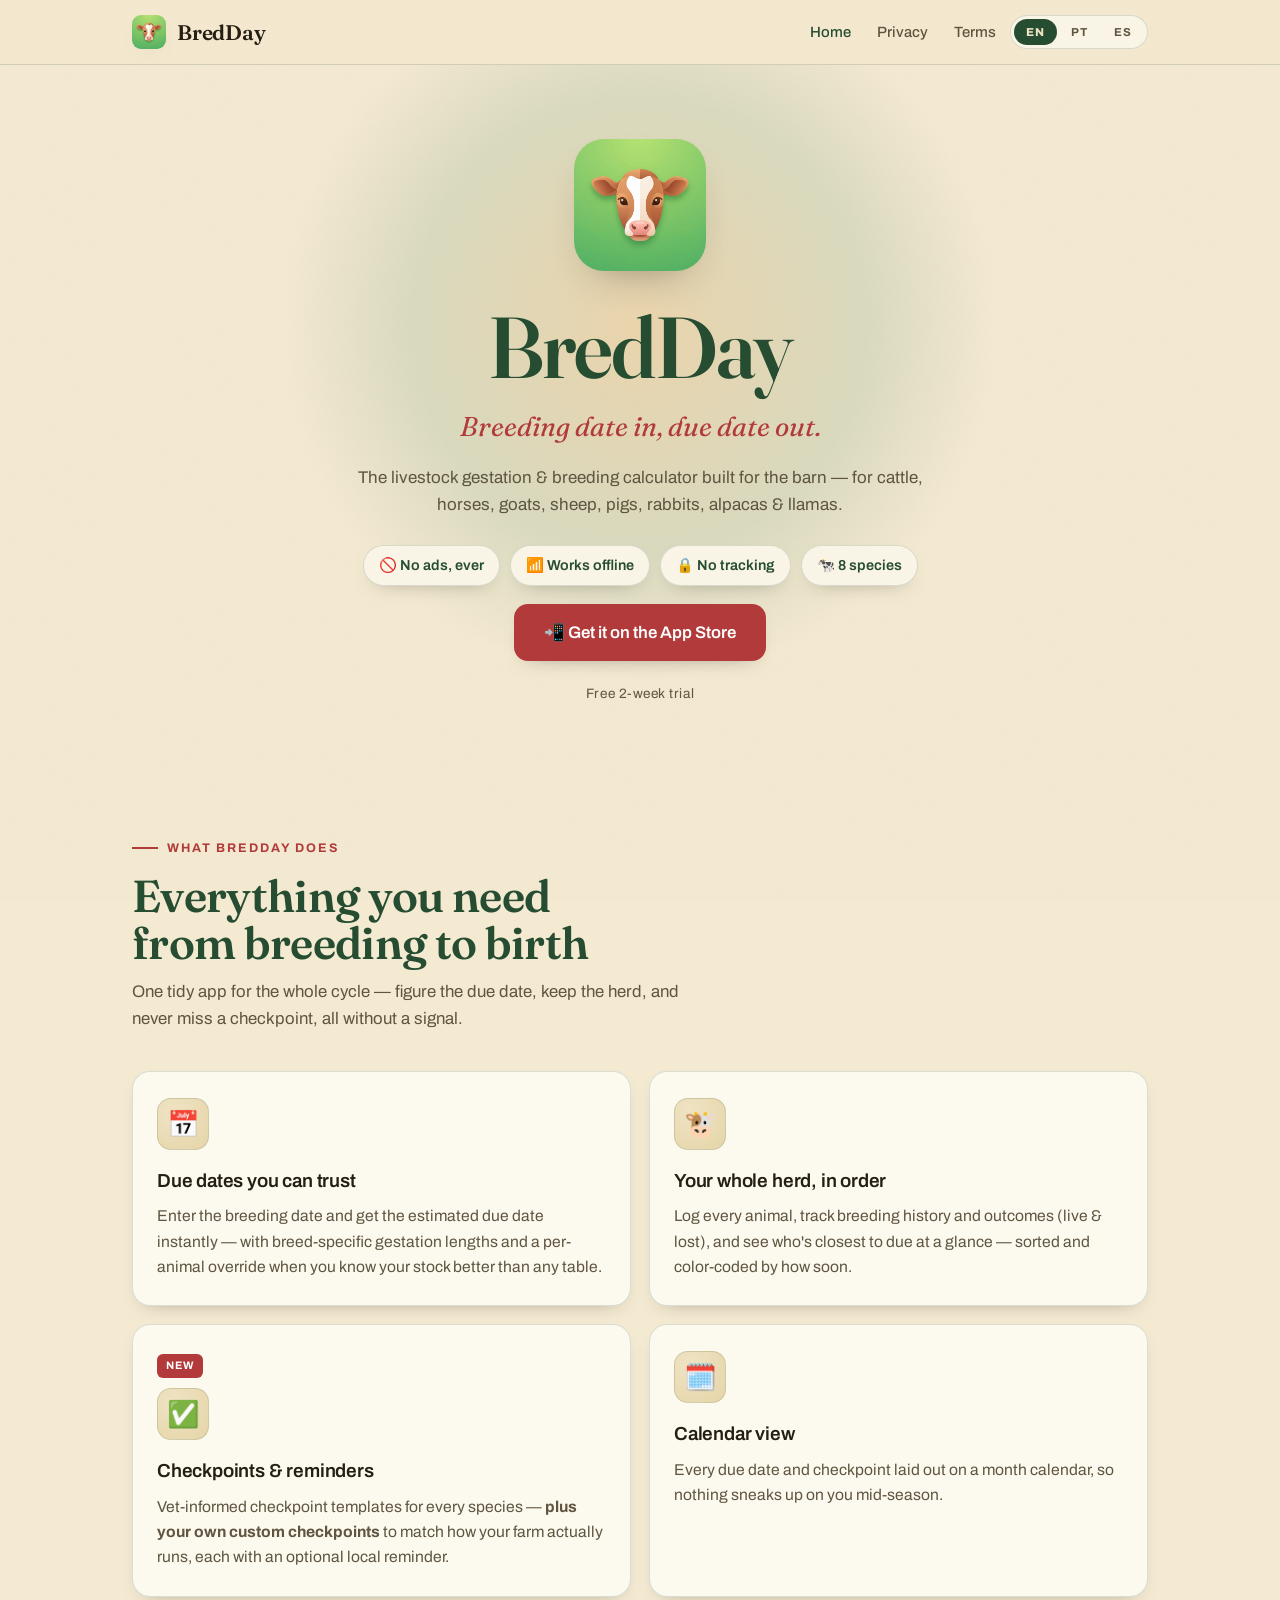
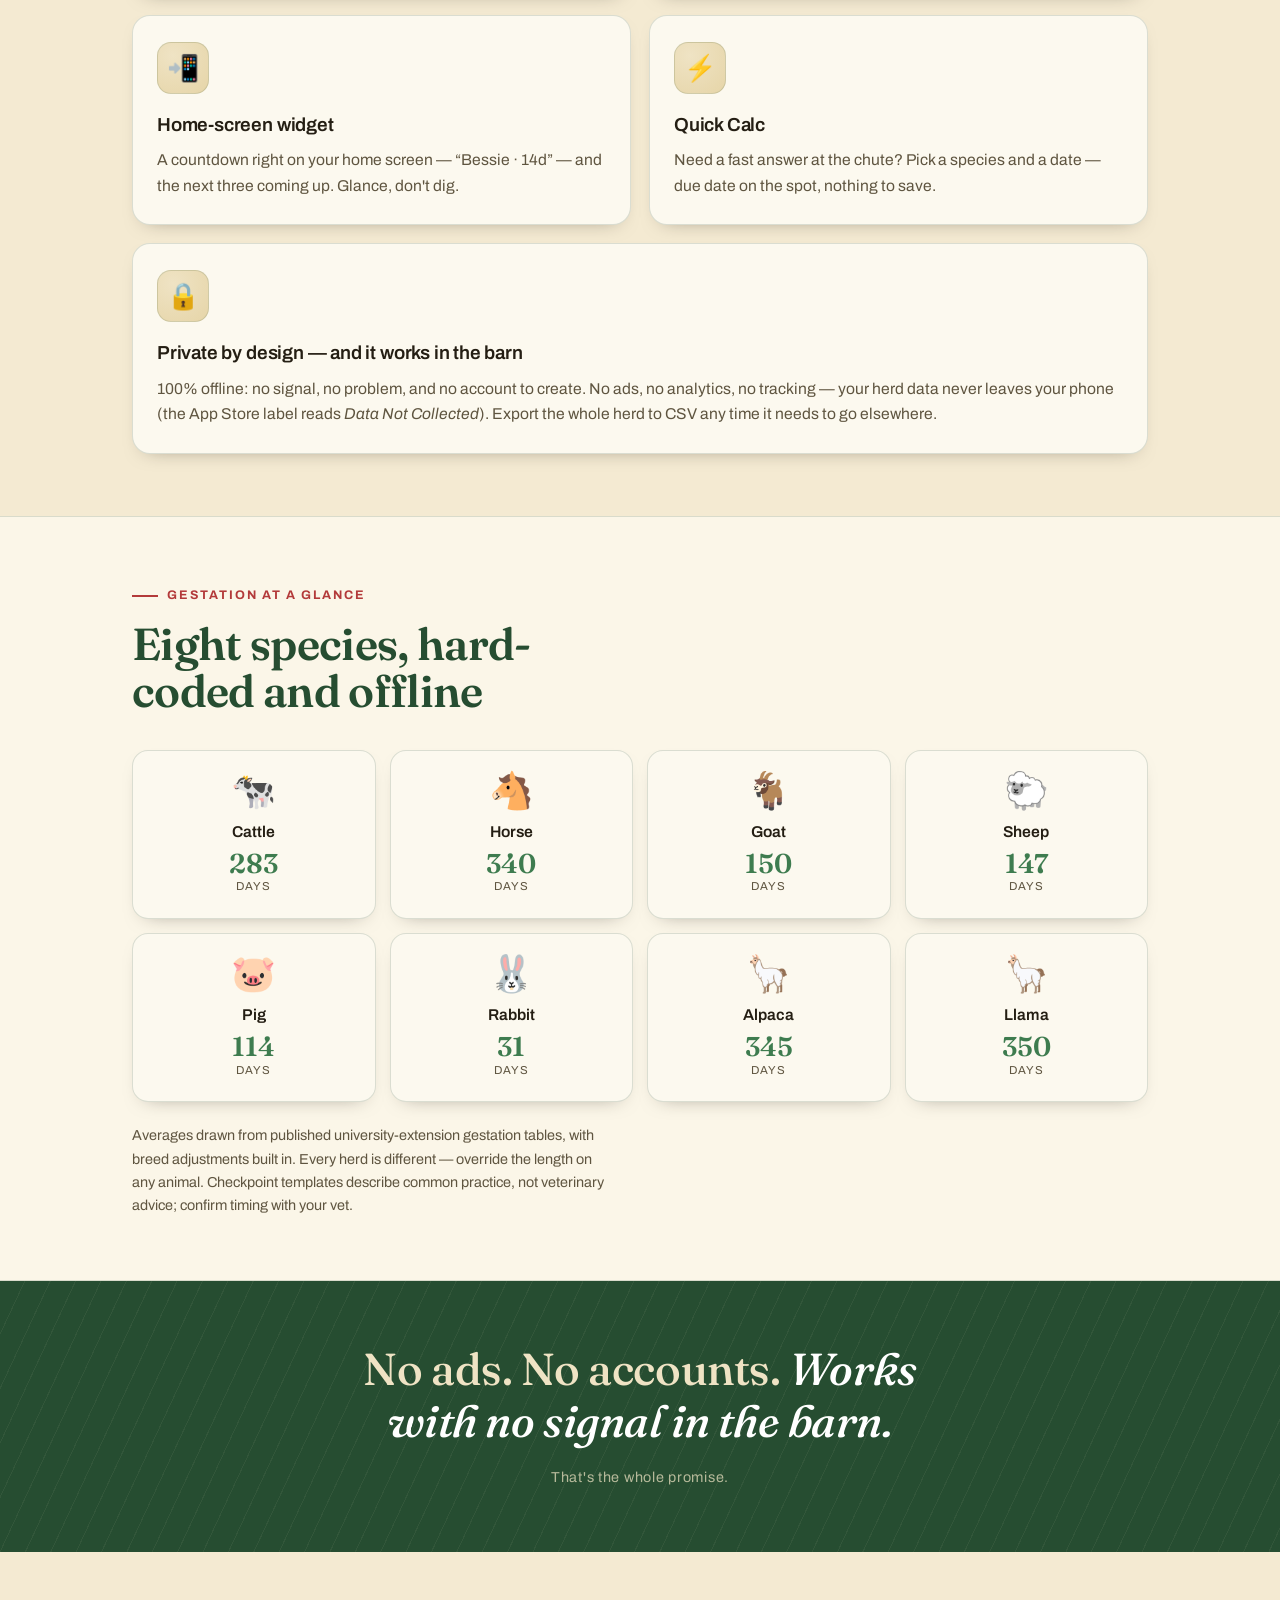
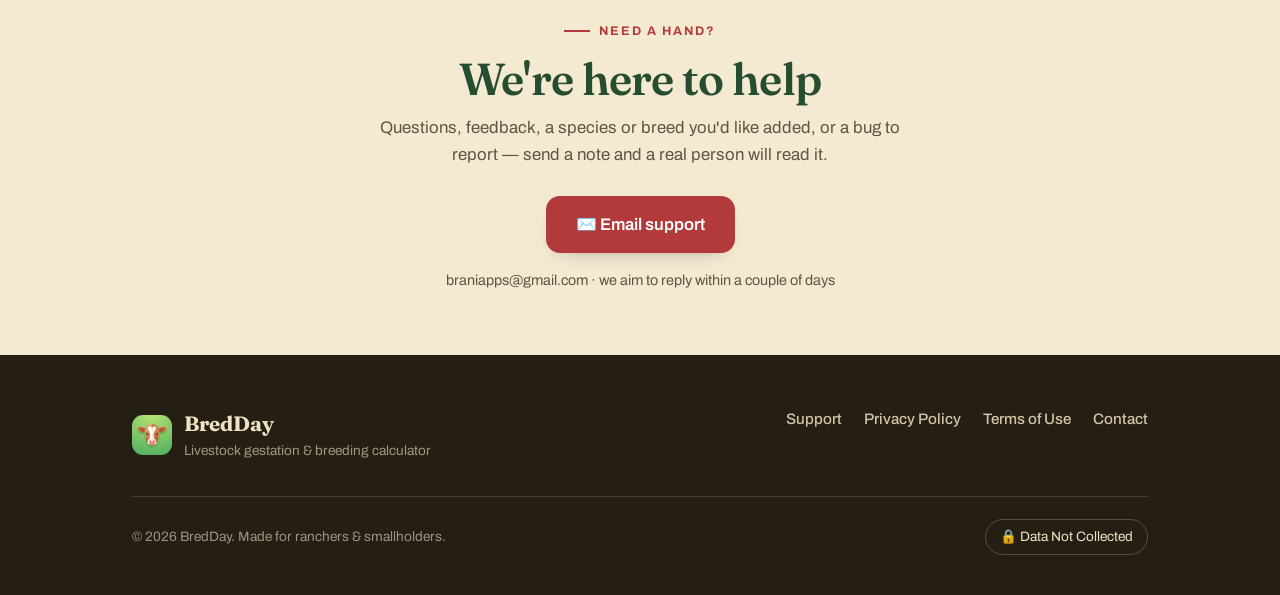
==== index.html @ a127e8a1 "Add App Store download CTA to the hero (en/pt/es); align es widget example The landing page never li" ====
<!DOCTYPE html>
<html lang="en">
<head>
<meta charset="UTF-8">
<meta name="viewport" content="width=device-width, initial-scale=1.0">
<title>BredDay — Livestock Gestation &amp; Breeding Calculator</title>
<meta name="description" content="BredDay is the offline gestation & breeding calculator for cattle, horses, goats, sheep, pigs, rabbits, alpacas & llamas. Due dates, checkpoints, reminders, and a countdown widget. No ads. No tracking. In English, Portuguese and Spanish.">
<link rel="icon" href="app-icon.png">
<link rel="preconnect" href="https://fonts.googleapis.com">
<link rel="preconnect" href="https://fonts.gstatic.com" crossorigin>
<link href="https://fonts.googleapis.com/css2?family=Fraunces:ital,opsz,wght@0,9..144,400..700;1,9..144,400..600&family=Archivo:wght@400;500;600;700&display=swap" rel="stylesheet">
<script src="site.js" defer></script>
<style>
  :root{
    --paper:#F4EAD2;
    --paper-2:#FBF6E8;
    --card:#FCF9EF;
    --ink:#241E13;
    --ink-soft:#5f5540;
    --green:#3E7C4F;
    --green-deep:#264d31;
    --barn:#B33A3A;
    --amber:#C9821B;
    --wheat:#EFE3C4;
    --hair:rgba(38,77,49,.16);
    --shadow:0 18px 40px -22px rgba(36,30,19,.45);
    --shadow-sm:0 8px 20px -14px rgba(36,30,19,.5);
    --serif:"Fraunces",Georgia,"Times New Roman",serif;
    --sans:"Archivo",-apple-system,BlinkMacSystemFont,"Segoe UI",sans-serif;
  }
  *{margin:0;padding:0;box-sizing:border-box}
  html{scroll-behavior:smooth}
  body{
    font-family:var(--sans);
    color:var(--ink);
    background:var(--paper);
    line-height:1.62;
    -webkit-font-smoothing:antialiased;
    overflow-x:hidden;
  }
  /* Paper grain overlay */
  body::before{
    content:"";position:fixed;inset:0;z-index:9999;pointer-events:none;
    opacity:.05;mix-blend-mode:multiply;
    background-image:url("data:image/svg+xml,%3Csvg xmlns='http://www.w3.org/2000/svg' width='140' height='140'%3E%3Cfilter id='n'%3E%3CfeTurbulence type='fractalNoise' baseFrequency='0.8' numOctaves='3' stitchTiles='stitch'/%3E%3C/filter%3E%3Crect width='100%25' height='100%25' filter='url(%23n)'/%3E%3C/svg%3E");
  }
  a{color:inherit}
  ::selection{background:var(--amber);color:#fff}

  .wrap{max-width:1060px;margin:0 auto;padding:0 22px}

  /* ---------- Header ---------- */
  header.site{
    position:sticky;top:0;z-index:50;
    background:rgba(244,234,210,.82);
    backdrop-filter:saturate(150%) blur(10px);
    border-bottom:1px solid var(--hair);
  }
  .nav{display:flex;align-items:center;justify-content:space-between;gap:14px;height:64px}
  .brand{display:flex;align-items:center;gap:11px;text-decoration:none;font-weight:600}
  .brand img{width:34px;height:34px;border-radius:9px;box-shadow:var(--shadow-sm)}
  .brand b{font-family:var(--serif);font-size:1.32rem;font-weight:600;letter-spacing:-.01em}
  .nav-links{display:flex;gap:26px;font-size:.93rem;font-weight:500;margin-left:auto}
  .nav-links a{text-decoration:none;color:var(--ink-soft);transition:color .2s}
  .nav-links a:hover,.nav-links a.active{color:var(--green-deep)}
  @media(max-width:640px){.nav-links{display:none}}

  /* ---------- Language switch ----------
     .langtabs is the role="tablist"; site.js maintains aria-selected,
     aria-controls and tabindex on the buttons. Hidden without JS: all three
     languages already render stacked then, so a switch that cannot switch
     anything would only be a trap. */
  .langtabs{display:inline-flex;gap:2px;padding:3px;border-radius:999px;background:var(--paper-2);border:1px solid var(--hair);flex:none}
  .langtabs [role="tab"]{appearance:none;-webkit-appearance:none;border:0;background:transparent;cursor:pointer;padding:7px 12px;border-radius:999px;font-family:var(--sans);font-size:.72rem;font-weight:700;letter-spacing:.08em;color:var(--ink-soft);transition:color .2s,background-color .2s}
  .langtabs [role="tab"]:hover{color:var(--green-deep);background:var(--wheat)}
  .langtabs [role="tab"][aria-selected="true"]{background:var(--green-deep);color:var(--wheat);font-weight:800}
  .langtabs [role="tab"]:focus-visible{outline:2px solid var(--green);outline-offset:2px}
  html:not([data-js="on"]) .langtabs{display:none}

  /* Languages are hidden ONLY when site.js has announced itself by setting
     data-js on <html>. If the script never runs or throws, this selector
     stops matching and all three languages render stacked — readable,
     anchor-navigable, and complete. Never hide [data-lang] outside an
     html[data-js="on"] scope. */
  html[data-js="on"] [data-lang]{display:none}
  html[data-js="on"] [data-lang][data-lang-active]{display:block}
  html:not([data-js="on"]) [data-lang] + [data-lang]{border-top:2px solid var(--hair)}

  /* ---------- Hero ---------- */
  .hero{position:relative;text-align:center;padding:74px 0 64px;overflow:hidden}
  .hero::before{ /* sun/pasture glow */
    content:"";position:absolute;top:-120px;left:50%;transform:translateX(-50%);
    width:760px;height:760px;border-radius:50%;
    background:radial-gradient(circle,rgba(201,130,27,.20),rgba(62,124,79,.14) 42%,transparent 66%);
    z-index:0;
  }
  .hero > *{position:relative;z-index:1}
  .hero-icon{
    width:132px;height:132px;border-radius:30px;box-shadow:var(--shadow);
    margin-bottom:26px;animation:pop .7s cubic-bezier(.2,.8,.25,1) both;
  }
  .hero h1{
    font-family:var(--serif);font-weight:600;letter-spacing:-.02em;line-height:.98;
    font-size:clamp(3rem,9vw,5.4rem);color:var(--green-deep);
    animation:rise .7s ease .05s both;
  }
  .hero .lede{
    font-family:var(--serif);font-style:italic;font-weight:400;
    font-size:clamp(1.25rem,3.2vw,1.7rem);color:var(--barn);margin-top:14px;
    animation:rise .7s ease .12s both;
  }
  .hero .sub{
    max-width:620px;margin:16px auto 0;color:var(--ink-soft);font-size:1.06rem;
    animation:rise .7s ease .18s both;
  }
  .chips{display:flex;flex-wrap:wrap;gap:10px;justify-content:center;margin-top:26px;animation:rise .7s ease .24s both}
  .chip{
    display:inline-flex;align-items:center;gap:7px;
    background:var(--paper-2);border:1px solid var(--hair);
    padding:8px 15px;border-radius:999px;font-size:.9rem;font-weight:600;color:var(--green-deep);
    box-shadow:var(--shadow-sm);
  }
  .platform{margin-top:22px;font-size:.85rem;letter-spacing:.04em;color:var(--ink-soft);animation:rise .7s ease .3s both}
  .platform b{color:var(--ink)}
  .store-cta{margin-top:18px;animation:rise .7s ease .34s both}

  /* ---------- Section scaffolding ---------- */
  section.blk{padding:62px 0}
  .eyebrow{
    display:inline-flex;align-items:center;gap:9px;
    font-size:.78rem;font-weight:700;letter-spacing:.16em;text-transform:uppercase;
    color:var(--barn);margin-bottom:14px;
  }
  .eyebrow::before{content:"";width:26px;height:2px;background:var(--barn);display:inline-block}
  .sec-title{font-family:var(--serif);font-weight:600;letter-spacing:-.015em;line-height:1.05;
    font-size:clamp(1.9rem,4.4vw,2.8rem);color:var(--green-deep);max-width:16ch}
  .sec-intro{color:var(--ink-soft);max-width:56ch;margin-top:12px;font-size:1.05rem}

  /* ---------- Features ---------- */
  .grid{display:grid;grid-template-columns:repeat(2,1fr);gap:18px;margin-top:38px}
  @media(max-width:720px){.grid{grid-template-columns:1fr}}
  .feature{
    background:var(--card);border:1px solid var(--hair);border-radius:18px;
    padding:26px 24px;box-shadow:var(--shadow-sm);
    transition:transform .25s cubic-bezier(.2,.8,.25,1),box-shadow .25s,border-color .25s;
  }
  .feature:hover{transform:translateY(-4px);box-shadow:var(--shadow);border-color:rgba(62,124,79,.4)}
  .feature.wide{grid-column:1/-1}
  .badge{
    width:52px;height:52px;border-radius:14px;display:grid;place-items:center;font-size:26px;
    background:radial-gradient(circle at 30% 25%,var(--wheat),#e6d5a8);
    border:1px solid rgba(38,77,49,.14);margin-bottom:16px;
  }
  .feature h3{font-size:1.18rem;font-weight:600;letter-spacing:-.01em;margin-bottom:7px}
  .feature p{color:var(--ink-soft);font-size:.98rem}
  .feature .tag{
    display:inline-block;margin-bottom:10px;font-size:.68rem;font-weight:700;letter-spacing:.09em;
    text-transform:uppercase;color:#fff;background:var(--barn);padding:3px 9px;border-radius:6px;
  }

  /* ---------- Species almanac ---------- */
  .almanac{background:var(--paper-2);border-top:1px solid var(--hair);border-bottom:1px solid var(--hair)}
  .species{
    display:grid;grid-template-columns:repeat(4,1fr);gap:14px;margin-top:36px;
  }
  @media(max-width:720px){.species{grid-template-columns:repeat(2,1fr)}}
  .beast{
    text-align:center;background:var(--card);border:1px solid var(--hair);border-radius:16px;
    padding:22px 10px;box-shadow:var(--shadow-sm);position:relative;
  }
  .beast .em{font-size:36px;line-height:1;display:block}
  .beast .nm{font-weight:600;margin-top:10px;font-size:.98rem}
  .beast .dy{font-family:var(--serif);font-weight:600;font-size:1.7rem;color:var(--green);margin-top:6px;line-height:1}
  .beast .un{font-size:.72rem;letter-spacing:.08em;text-transform:uppercase;color:var(--ink-soft)}
  .almanac .note{margin-top:22px;font-size:.9rem;color:var(--ink-soft);max-width:60ch}

  /* ---------- Identity band ---------- */
  .band{
    background:var(--green-deep);color:var(--wheat);text-align:center;position:relative;overflow:hidden;
  }
  .band::after{ /* faint field rows */
    content:"";position:absolute;inset:0;opacity:.10;
    background:repeating-linear-gradient(115deg,transparent 0 22px,rgba(239,227,196,.6) 22px 23px);
  }
  .band .q{position:relative;font-family:var(--serif);font-weight:500;letter-spacing:-.01em;
    font-size:clamp(1.7rem,4.5vw,2.8rem);line-height:1.18;max-width:20ch;margin:0 auto}
  .band .q em{font-style:italic;color:#fff}
  .band small{position:relative;display:block;margin-top:18px;color:rgba(239,227,196,.72);
    font-size:.9rem;letter-spacing:.05em}

  /* ---------- Support ---------- */
  .support{text-align:center}
  .support .sec-title,.support .sec-intro{margin-left:auto;margin-right:auto}
  .support .sec-intro{margin-bottom:28px}
  .cta{
    display:inline-flex;align-items:center;gap:10px;
    background:var(--barn);color:#fff;text-decoration:none;font-weight:600;font-size:1.05rem;
    padding:15px 30px;border-radius:14px;box-shadow:var(--shadow-sm);
    transition:transform .2s,box-shadow .2s,filter .2s;
  }
  .cta:hover{transform:translateY(-3px);box-shadow:var(--shadow);filter:saturate(1.1)}
  .support .respond{margin-top:16px;font-size:.9rem;color:var(--ink-soft)}

  /* ---------- Footer ---------- */
  footer{background:var(--ink);color:var(--wheat);padding:52px 0 40px}
  .foot-top{display:flex;flex-wrap:wrap;gap:26px;justify-content:space-between;align-items:flex-start}
  .foot-brand{display:flex;align-items:center;gap:12px}
  .foot-brand img{width:40px;height:40px;border-radius:11px}
  .foot-brand b{font-family:var(--serif);font-size:1.3rem}
  .foot-brand span{display:block;font-size:.85rem;color:rgba(239,227,196,.62)}
  .foot-links{display:flex;flex-wrap:wrap;gap:22px;font-size:.95rem;font-weight:500}
  .foot-links a{color:var(--wheat);text-decoration:none;opacity:.85;transition:opacity .2s}
  .foot-links a:hover{opacity:1;text-decoration:underline}
  .foot-bottom{
    margin-top:34px;padding-top:22px;border-top:1px solid rgba(239,227,196,.16);
    display:flex;flex-wrap:wrap;gap:14px;justify-content:space-between;align-items:center;
    font-size:.85rem;color:rgba(239,227,196,.6)
  }
  .privacy-badge{display:inline-flex;align-items:center;gap:8px;
    border:1px solid rgba(239,227,196,.25);border-radius:999px;padding:6px 14px;color:var(--wheat)}

  @keyframes rise{from{opacity:0;transform:translateY(18px)}to{opacity:1;transform:none}}
  @keyframes pop{from{opacity:0;transform:scale(.82)}to{opacity:1;transform:none}}
  @media(prefers-reduced-motion:reduce){
    *{animation:none!important;transition:none!important}
    html{scroll-behavior:auto}
  }
</style>
</head>
<body>

<!-- Chrome: outside every [data-lang] section; site.js swaps its text via the
     data-i18n-* attributes. Tab labels stay untranslated (endonym initials). -->
<header class="site">
  <div class="wrap nav">
    <a class="brand" href="index.html"><img src="app-icon.png" alt="BredDay icon"><b>BredDay</b></a>
    <nav class="nav-links" aria-label="Main" data-i18n-aria-en="Main" data-i18n-aria-pt="Principal" data-i18n-aria-es="Principal">
      <a href="index.html" class="active" aria-current="page" data-i18n-en="Home" data-i18n-pt="Início" data-i18n-es="Inicio">Home</a>
      <a href="privacy.html" data-i18n-en="Privacy" data-i18n-pt="Privacidade" data-i18n-es="Privacidad">Privacy</a>
      <a href="terms.html" data-i18n-en="Terms" data-i18n-pt="Termos" data-i18n-es="Términos">Terms</a>
    </nav>
    <div class="langtabs" role="tablist" aria-label="Language" data-i18n-aria-en="Language" data-i18n-aria-pt="Idioma" data-i18n-aria-es="Idioma">
      <button type="button" role="tab" data-lang-target="en" aria-label="English">EN</button>
      <button type="button" role="tab" data-lang-target="pt" aria-label="Português">PT</button>
      <button type="button" role="tab" data-lang-target="es" aria-label="Español">ES</button>
    </div>
  </div>
</header>

<main>

  <!-- ============================================================ ENGLISH ==
       site.js stamps role="tabpanel", id, and aria-hidden here. id="portugues"
       / id="espanol" below are the app's deep-link anchors; id="top" stays on
       the English <h1> alone. -->
  <section data-lang="en" lang="en" aria-label="English">

    <!-- HERO -->
    <section class="hero">
      <div class="wrap">
        <img src="app-icon.png" alt="BredDay app icon — a cow" class="hero-icon">
        <h1 id="top">BredDay</h1>
        <p class="lede">Breeding date in, due date out.</p>
        <p class="sub">The livestock gestation &amp; breeding calculator built for the barn — for cattle, horses, goats, sheep, pigs, rabbits, alpacas &amp; llamas.</p>
        <div class="chips">
          <span class="chip">🚫 No ads, ever</span>
          <span class="chip">📶 Works offline</span>
          <span class="chip">🔒 No tracking</span>
          <span class="chip">🐄 8 species</span>
        </div>
        <p class="store-cta"><a class="cta" href="https://apps.apple.com/app/id6793699937">📲 Get it on the App Store</a></p>
        <p class="platform">Free 2-week trial</p>
      </div>
    </section>

    <!-- FEATURES -->
    <section class="blk">
      <div class="wrap">
        <span class="eyebrow">What BredDay does</span>
        <h2 class="sec-title">Everything you need from breeding to birth</h2>
        <p class="sec-intro">One tidy app for the whole cycle — figure the due date, keep the herd, and never miss a checkpoint, all without a signal.</p>

        <div class="grid">
          <article class="feature">
            <div class="badge">📅</div>
            <h3>Due dates you can trust</h3>
            <p>Enter the breeding date and get the estimated due date instantly — with breed-specific gestation lengths and a per-animal override when you know your stock better than any table.</p>
          </article>

          <article class="feature">
            <div class="badge">🐮</div>
            <h3>Your whole herd, in order</h3>
            <p>Log every animal, track breeding history and outcomes (live &amp; lost), and see who's closest to due at a glance — sorted and color-coded by how soon.</p>
          </article>

          <article class="feature">
            <span class="tag">New</span>
            <div class="badge">✅</div>
            <h3>Checkpoints &amp; reminders</h3>
            <p>Vet-informed checkpoint templates for every species — <strong>plus your own custom checkpoints</strong> to match how your farm actually runs, each with an optional local reminder.</p>
          </article>

          <article class="feature">
            <div class="badge">🗓️</div>
            <h3>Calendar view</h3>
            <p>Every due date and checkpoint laid out on a month calendar, so nothing sneaks up on you mid-season.</p>
          </article>

          <article class="feature">
            <div class="badge">📲</div>
            <h3>Home-screen widget</h3>
            <p>A countdown right on your home screen — “Bessie · 14d” — and the next three coming up. Glance, don't dig.</p>
          </article>

          <article class="feature">
            <div class="badge">⚡</div>
            <h3>Quick Calc</h3>
            <p>Need a fast answer at the chute? Pick a species and a date — due date on the spot, nothing to save.</p>
          </article>

          <article class="feature wide">
            <div class="badge">🔒</div>
            <h3>Private by design — and it works in the barn</h3>
            <p>100% offline: no signal, no problem, and no account to create. No ads, no analytics, no tracking — your herd data never leaves your phone (the App Store label reads <em>Data Not Collected</em>). Export the whole herd to CSV any time it needs to go elsewhere.</p>
          </article>
        </div>
      </div>
    </section>

    <!-- GESTATION ALMANAC -->
    <section class="blk almanac">
      <div class="wrap">
        <span class="eyebrow">Gestation at a glance</span>
        <h2 class="sec-title">Eight species, hard-coded and offline</h2>
        <div class="species">
          <div class="beast"><span class="em">🐄</span><div class="nm">Cattle</div><div class="dy">283</div><div class="un">days</div></div>
          <div class="beast"><span class="em">🐴</span><div class="nm">Horse</div><div class="dy">340</div><div class="un">days</div></div>
          <div class="beast"><span class="em">🐐</span><div class="nm">Goat</div><div class="dy">150</div><div class="un">days</div></div>
          <div class="beast"><span class="em">🐑</span><div class="nm">Sheep</div><div class="dy">147</div><div class="un">days</div></div>
          <div class="beast"><span class="em">🐷</span><div class="nm">Pig</div><div class="dy">114</div><div class="un">days</div></div>
          <div class="beast"><span class="em">🐰</span><div class="nm">Rabbit</div><div class="dy">31</div><div class="un">days</div></div>
          <div class="beast"><span class="em">🦙</span><div class="nm">Alpaca</div><div class="dy">345</div><div class="un">days</div></div>
          <div class="beast"><span class="em">🦙</span><div class="nm">Llama</div><div class="dy">350</div><div class="un">days</div></div>
        </div>
        <p class="note">Averages drawn from published university-extension gestation tables, with breed adjustments built in. Every herd is different — override the length on any animal. Checkpoint templates describe common practice, not veterinary advice; confirm timing with your vet.</p>
      </div>
    </section>

    <!-- IDENTITY BAND -->
    <section class="blk band">
      <div class="wrap">
        <p class="q">No ads. No accounts. <em>Works with no signal in the barn.</em></p>
        <small>That's the whole promise.</small>
      </div>
    </section>

    <!-- SUPPORT -->
    <section class="blk support">
      <div class="wrap">
        <span class="eyebrow" style="justify-content:center">Need a hand?</span>
        <h2 class="sec-title">We're here to help</h2>
        <p class="sec-intro">Questions, feedback, a species or breed you'd like added, or a bug to report — send a note and a real person will read it.</p>
        <a class="cta" href="mailto:braniapps@gmail.com">✉️ Email support</a>
        <p class="respond">braniapps@gmail.com · we aim to reply within a couple of days</p>
      </div>
    </section>

    <footer>
      <div class="wrap">
        <div class="foot-top">
          <div class="foot-brand">
            <img src="app-icon.png" alt="BredDay icon">
            <div>
              <b>BredDay</b>
              <span>Livestock gestation &amp; breeding calculator</span>
            </div>
          </div>
          <nav class="foot-links">
            <a href="index.html">Support</a>
            <a href="privacy.html">Privacy Policy</a>
            <a href="terms.html">Terms of Use</a>
            <a href="mailto:braniapps@gmail.com">Contact</a>
          </nav>
        </div>
        <div class="foot-bottom">
          <span>© 2026 BredDay. Made for ranchers &amp; smallholders.</span>
          <span class="privacy-badge">🔒 Data Not Collected</span>
        </div>
      </div>
    </footer>

  </section>

  <!-- ======================================================== PORTUGUÊS ==
       Clone estrutural do bloco em inglês — só o texto e
       data-lang / id / lang / aria-label mudam. -->
  <section data-lang="pt" id="portugues" lang="pt-BR" aria-label="Português">

    <!-- HERO -->
    <section class="hero">
      <div class="wrap">
        <img src="app-icon.png" alt="Ícone do BredDay — uma vaca" class="hero-icon">
        <h1>BredDay</h1>
        <p class="lede">Data da cobertura entra, previsão de parto sai.</p>
        <p class="sub">A calculadora de gestação e manejo reprodutivo feita para o campo — bovinos, equinos, caprinos, ovinos, suínos, coelhos, alpacas e lhamas.</p>
        <div class="chips">
          <span class="chip">🚫 Sem anúncios, nunca</span>
          <span class="chip">📶 Funciona offline</span>
          <span class="chip">🔒 Sem rastreamento</span>
          <span class="chip">🐄 8 espécies</span>
        </div>
        <p class="store-cta"><a class="cta" href="https://apps.apple.com/app/id6793699937">📲 Baixar na App Store</a></p>
        <p class="platform">Teste grátis de 2 semanas</p>
      </div>
    </section>

    <!-- RECURSOS -->
    <section class="blk">
      <div class="wrap">
        <span class="eyebrow">O que o BredDay faz</span>
        <h2 class="sec-title">Tudo o que você precisa, da cobertura ao parto</h2>
        <p class="sec-intro">Um único app organizado para o ciclo inteiro — calcule a previsão de parto, mantenha o rebanho em dia e não perca nenhuma etapa de manejo, tudo sem sinal.</p>

        <div class="grid">
          <article class="feature">
            <div class="badge">📅</div>
            <h3>Previsões de parto confiáveis</h3>
            <p>Informe a data da cobertura e veja na hora a previsão de parto — com durações de gestação por raça e valor próprio por animal, para quando você conhece o seu plantel melhor do que qualquer tabela.</p>
          </article>

          <article class="feature">
            <div class="badge">🐮</div>
            <h3>Seu rebanho inteiro, em ordem</h3>
            <p>Cadastre cada animal, acompanhe o histórico de coberturas e os resultados (nascidos vivos e perdas) e veja num relance quem está mais perto de parir — em ordem e com cores por proximidade.</p>
          </article>

          <article class="feature">
            <span class="tag">Novo</span>
            <div class="badge">✅</div>
            <h3>Etapas de manejo e lembretes</h3>
            <p>Modelos de etapas de manejo baseados em prática veterinária para cada espécie — <strong>e mais as etapas que você mesmo criar</strong>, do jeito que a sua fazenda funciona, cada uma com lembrete local opcional.</p>
          </article>

          <article class="feature">
            <div class="badge">🗓️</div>
            <h3>Visão de calendário</h3>
            <p>Todos os partos previstos e as etapas de manejo num calendário mensal, para nada pegar você de surpresa no meio da estação.</p>
          </article>

          <article class="feature">
            <div class="badge">📲</div>
            <h3>Widget na tela de início</h3>
            <p>A contagem regressiva direto na tela de início — “Mimosa · 14d” — e as três próximas na fila. Um relance basta.</p>
          </article>

          <article class="feature">
            <div class="badge">⚡</div>
            <h3>Cálculo rápido</h3>
            <p>Precisa de resposta rápida no tronco de contenção? Escolha a espécie e a data — previsão de parto na hora, nada para salvar.</p>
          </article>

          <article class="feature wide">
            <div class="badge">🔒</div>
            <h3>Privado por natureza — e funciona no curral</h3>
            <p>100% offline: sem sinal, sem problema — e sem conta para criar. Sem anúncios, sem análises, sem rastreamento: os dados do seu rebanho nunca saem do seu celular (o selo na App Store diz <em>Dados não coletados</em>). Exporte o rebanho inteiro em CSV sempre que ele precisar ir para outro lugar.</p>
          </article>
        </div>
      </div>
    </section>

    <!-- ALMANAQUE DE GESTAÇÃO -->
    <section class="blk almanac">
      <div class="wrap">
        <span class="eyebrow">Gestação num relance</span>
        <h2 class="sec-title">Oito espécies, com dados integrados e offline</h2>
        <div class="species">
          <div class="beast"><span class="em">🐄</span><div class="nm">Bovinos</div><div class="dy">283</div><div class="un">dias</div></div>
          <div class="beast"><span class="em">🐴</span><div class="nm">Equinos</div><div class="dy">340</div><div class="un">dias</div></div>
          <div class="beast"><span class="em">🐐</span><div class="nm">Caprinos</div><div class="dy">150</div><div class="un">dias</div></div>
          <div class="beast"><span class="em">🐑</span><div class="nm">Ovinos</div><div class="dy">147</div><div class="un">dias</div></div>
          <div class="beast"><span class="em">🐷</span><div class="nm">Suínos</div><div class="dy">114</div><div class="un">dias</div></div>
          <div class="beast"><span class="em">🐰</span><div class="nm">Coelhos</div><div class="dy">31</div><div class="un">dias</div></div>
          <div class="beast"><span class="em">🦙</span><div class="nm">Alpacas</div><div class="dy">345</div><div class="un">dias</div></div>
          <div class="beast"><span class="em">🦙</span><div class="nm">Lhamas</div><div class="dy">350</div><div class="un">dias</div></div>
        </div>
        <p class="note">Médias extraídas de tabelas de gestação publicadas por serviços de extensão universitária, com ajustes por raça incluídos. Cada rebanho é diferente — ajuste a duração em qualquer animal. Os modelos de etapas de manejo descrevem a prática comum, não orientação veterinária; confirme os prazos com o seu veterinário.</p>
      </div>
    </section>

    <!-- FAIXA DE IDENTIDADE -->
    <section class="blk band">
      <div class="wrap">
        <p class="q">Sem anúncios. Sem contas. <em>Funciona sem sinal no curral.</em></p>
        <small>Este é nosso compromisso.</small>
      </div>
    </section>

    <!-- SUPORTE -->
    <section class="blk support">
      <div class="wrap">
        <span class="eyebrow" style="justify-content:center">Precisa de uma mão?</span>
        <h2 class="sec-title">Estamos aqui para ajudar</h2>
        <p class="sec-intro">Dúvidas, sugestões, uma espécie ou raça que você queira ver no app, ou um problema para relatar — mande uma mensagem e uma pessoa de verdade vai ler.</p>
        <a class="cta" href="mailto:braniapps@gmail.com">✉️ Entre em contato com o suporte</a>
        <p class="respond">braniapps@gmail.com · procuramos responder em poucos dias</p>
      </div>
    </section>

    <footer>
      <div class="wrap">
        <div class="foot-top">
          <div class="foot-brand">
            <img src="app-icon.png" alt="Ícone do BredDay">
            <div>
              <b>BredDay</b>
              <span>Calculadora de gestação e manejo reprodutivo</span>
            </div>
          </div>
          <nav class="foot-links">
            <a href="index.html">Suporte</a>
            <a href="privacy.html">Política de Privacidade</a>
            <a href="terms.html">Termos de Uso</a>
            <a href="mailto:braniapps@gmail.com">Contato</a>
          </nav>
        </div>
        <div class="foot-bottom">
          <span>© 2026 BredDay. Feito para pecuaristas e pequenos criadores.</span>
          <span class="privacy-badge">🔒 Dados não coletados</span>
        </div>
      </div>
    </footer>

  </section>

  <!-- ========================================================== ESPAÑOL ==
       Clon estructural del bloque en inglés — solo cambian el texto y
       data-lang / id / lang / aria-label. -->
  <section data-lang="es" id="espanol" lang="es" aria-label="Español">

    <!-- HERO -->
    <section class="hero">
      <div class="wrap">
        <img src="app-icon.png" alt="Ícono de BredDay — una vaca" class="hero-icon">
        <h1>BredDay</h1>
        <p class="lede">Anota la fecha de monta, obtén la fecha de parto.</p>
        <p class="sub">La calculadora de gestación y reproducción hecha para el corral — bovinos, equinos, caprinos, ovinos, porcinos, conejos, alpacas y llamas.</p>
        <div class="chips">
          <span class="chip">🚫 Sin anuncios, nunca</span>
          <span class="chip">📶 Funciona sin conexión</span>
          <span class="chip">🔒 Sin rastreo</span>
          <span class="chip">🐄 8 especies</span>
        </div>
        <p class="store-cta"><a class="cta" href="https://apps.apple.com/app/id6793699937">📲 Descargar en el App Store</a></p>
        <p class="platform">Prueba gratis de 2 semanas</p>
      </div>
    </section>

    <!-- FUNCIONES -->
    <section class="blk">
      <div class="wrap">
        <span class="eyebrow">Qué hace BredDay</span>
        <h2 class="sec-title">Todo lo que necesitas, de la monta al parto</h2>
        <p class="sec-intro">Una sola app ordenada para todo el ciclo: calcula la fecha probable de parto, lleva el hato al día y no se te pasa ninguna revisión, todo sin señal.</p>

        <div class="grid">
          <article class="feature">
            <div class="badge">📅</div>
            <h3>Fechas de parto confiables</h3>
            <p>Anota la fecha de monta y obtén al instante la fecha probable de parto — con duraciones de gestación por raza y un valor propio por animal, para cuando conoces tu ganado mejor que cualquier tabla.</p>
          </article>

          <article class="feature">
            <div class="badge">🐮</div>
            <h3>Tu hato, ordenado</h3>
            <p>Registra cada animal, lleva el historial de montas y los resultados (crías vivas y perdidas), y ve de un vistazo cuál está más cerca de parir — en orden y con colores según qué tan pronto.</p>
          </article>

          <article class="feature">
            <span class="tag">Nuevo</span>
            <div class="badge">✅</div>
            <h3>Revisiones y recordatorios</h3>
            <p>Plantillas de revisiones basadas en práctica veterinaria para cada especie — <strong>más las revisiones que tú agregues</strong>, como de verdad funciona tu rancho, cada una con recordatorio local opcional.</p>
          </article>

          <article class="feature">
            <div class="badge">🗓️</div>
            <h3>Vista de calendario</h3>
            <p>Cada fecha de parto y cada revisión en un calendario mensual, para que nada te tome por sorpresa a mitad de temporada.</p>
          </article>

          <article class="feature">
            <div class="badge">📲</div>
            <h3>Widget en la pantalla de inicio</h3>
            <p>La cuenta regresiva en tu pantalla de inicio — “Lucera · 14d” — y las tres siguientes en camino. Un vistazo basta.</p>
          </article>

          <article class="feature">
            <div class="badge">⚡</div>
            <h3>Cálculo rápido</h3>
            <p>¿Necesitas la respuesta al momento, junto a la manga? Elige especie y fecha — la fecha de parto al instante, sin guardar nada.</p>
          </article>

          <article class="feature wide">
            <div class="badge">🔒</div>
            <h3>Privada por diseño — y funciona en el corral</h3>
            <p>100% sin conexión: sin señal, sin problema — y sin cuenta que crear. Sin anuncios, sin analíticas, sin rastreo: los datos de tu hato nunca salen de tu teléfono (la etiqueta del App Store dice <em>No se recopilan datos</em>). Exporta el hato completo a CSV cuando tus datos tengan que ir a otro lado.</p>
          </article>
        </div>
      </div>
    </section>

    <!-- ALMANAQUE DE GESTACIÓN -->
    <section class="blk almanac">
      <div class="wrap">
        <span class="eyebrow">Gestación de un vistazo</span>
        <h2 class="sec-title">Ocho especies, con los datos integrados y sin conexión</h2>
        <div class="species">
          <div class="beast"><span class="em">🐄</span><div class="nm">Bovinos</div><div class="dy">283</div><div class="un">días</div></div>
          <div class="beast"><span class="em">🐴</span><div class="nm">Equinos</div><div class="dy">340</div><div class="un">días</div></div>
          <div class="beast"><span class="em">🐐</span><div class="nm">Caprinos</div><div class="dy">150</div><div class="un">días</div></div>
          <div class="beast"><span class="em">🐑</span><div class="nm">Ovinos</div><div class="dy">147</div><div class="un">días</div></div>
          <div class="beast"><span class="em">🐷</span><div class="nm">Porcinos</div><div class="dy">114</div><div class="un">días</div></div>
          <div class="beast"><span class="em">🐰</span><div class="nm">Conejos</div><div class="dy">31</div><div class="un">días</div></div>
          <div class="beast"><span class="em">🦙</span><div class="nm">Alpacas</div><div class="dy">345</div><div class="un">días</div></div>
          <div class="beast"><span class="em">🦙</span><div class="nm">Llamas</div><div class="dy">350</div><div class="un">días</div></div>
        </div>
        <p class="note">Promedios tomados de tablas de gestación publicadas por servicios de extensión universitaria, con ajustes por raza incluidos. Cada hato es distinto — ajusta la duración en cualquier animal. Las plantillas de revisiones describen la práctica común, no asesoría veterinaria; confirma los tiempos con tu veterinario.</p>
      </div>
    </section>

    <!-- BANDA DE IDENTIDAD -->
    <section class="blk band">
      <div class="wrap">
        <p class="q">Sin anuncios. Sin cuentas. <em>Funciona sin señal en el corral.</em></p>
        <small>Esa es toda la promesa.</small>
      </div>
    </section>

    <!-- SOPORTE -->
    <section class="blk support">
      <div class="wrap">
        <span class="eyebrow" style="justify-content:center">¿Necesitas una mano?</span>
        <h2 class="sec-title">Estamos aquí para ayudar</h2>
        <p class="sec-intro">Dudas, sugerencias, una especie o raza que quieras ver en la app, o un problema que reportar — manda un mensaje y una persona de verdad lo va a leer.</p>
        <a class="cta" href="mailto:braniapps@gmail.com">✉️ Escribir a soporte</a>
        <p class="respond">braniapps@gmail.com · procuramos responder en unos días</p>
      </div>
    </section>

    <footer>
      <div class="wrap">
        <div class="foot-top">
          <div class="foot-brand">
            <img src="app-icon.png" alt="Ícono de BredDay">
            <div>
              <b>BredDay</b>
              <span>Calculadora de gestación y reproducción</span>
            </div>
          </div>
          <nav class="foot-links">
            <a href="index.html">Soporte</a>
            <a href="privacy.html">Política de Privacidad</a>
            <a href="terms.html">Términos de Uso</a>
            <a href="mailto:braniapps@gmail.com">Contacto</a>
          </nav>
        </div>
        <div class="foot-bottom">
          <span>© 2026 BredDay. Hecho para ganaderos y pequeños criadores.</span>
          <span class="privacy-badge">🔒 No se recopilan datos</span>
        </div>
      </div>
    </footer>

  </section>

</main>

</body>
</html>
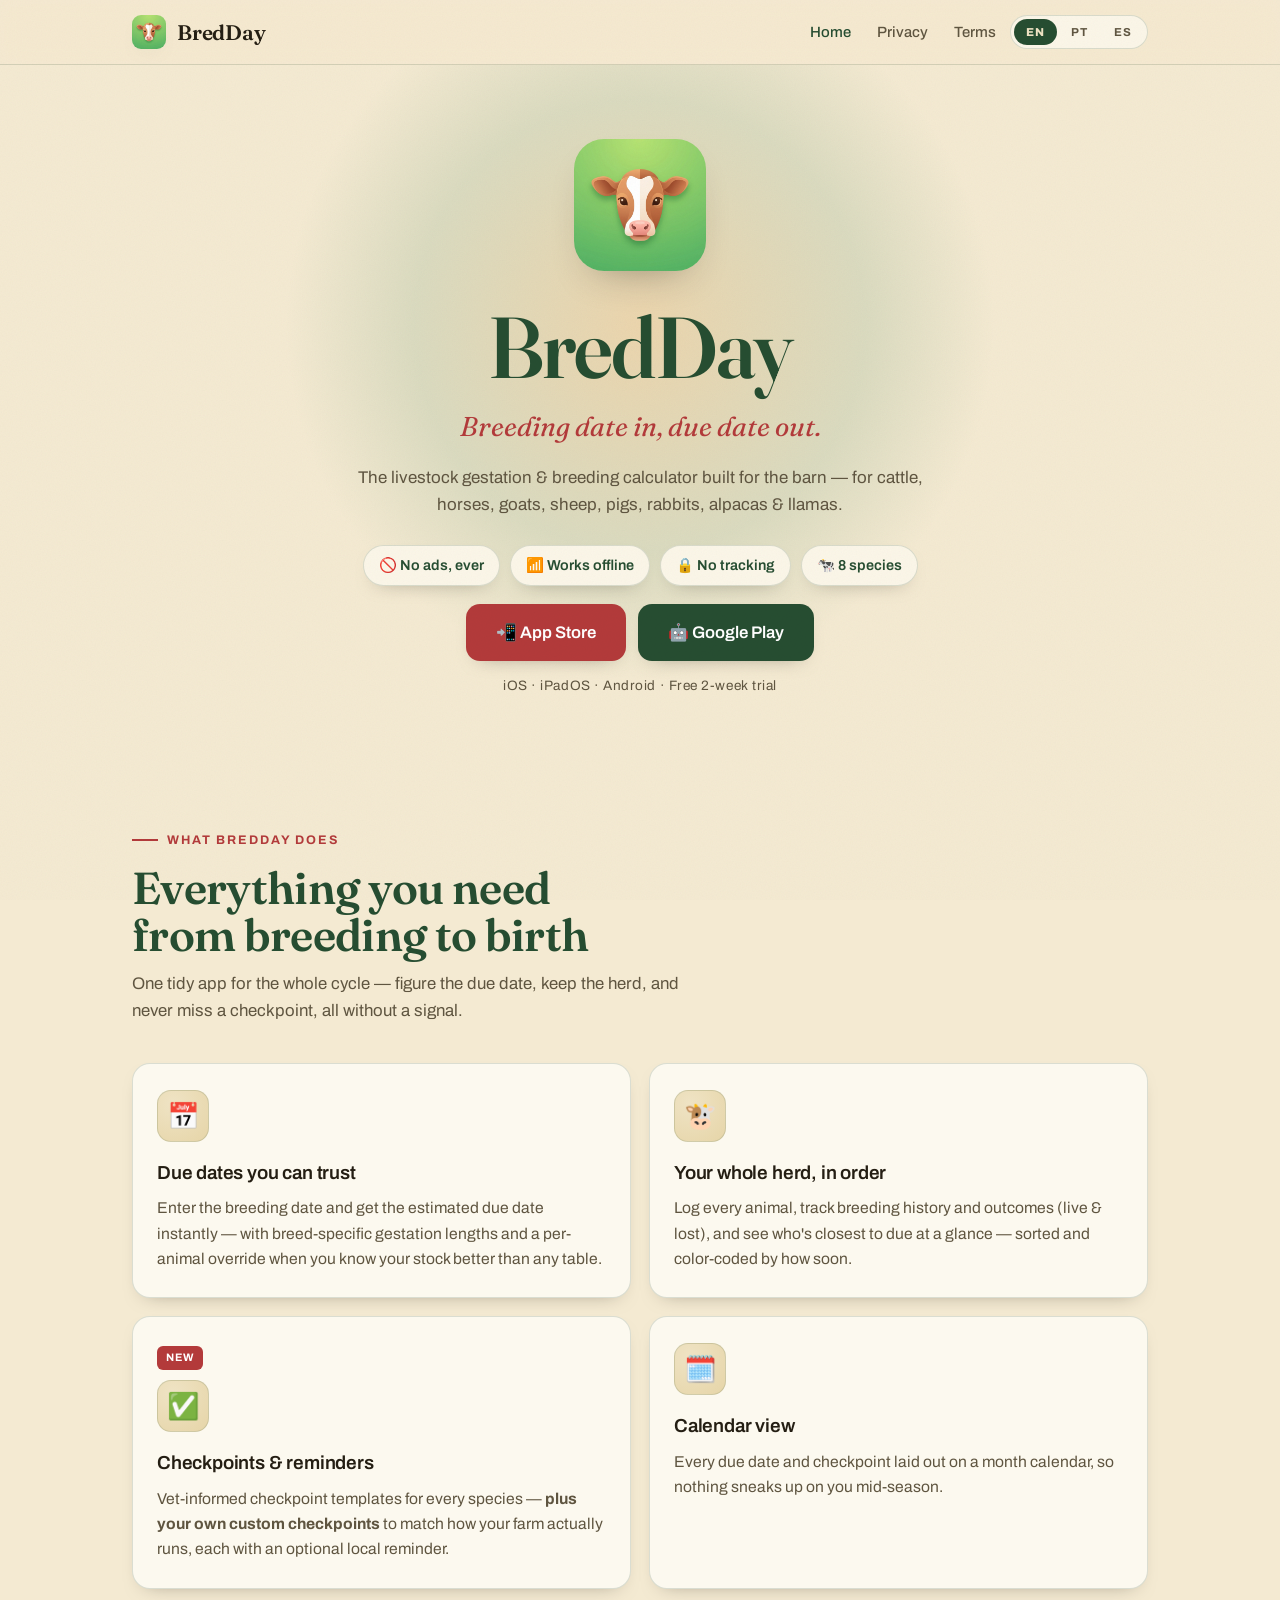
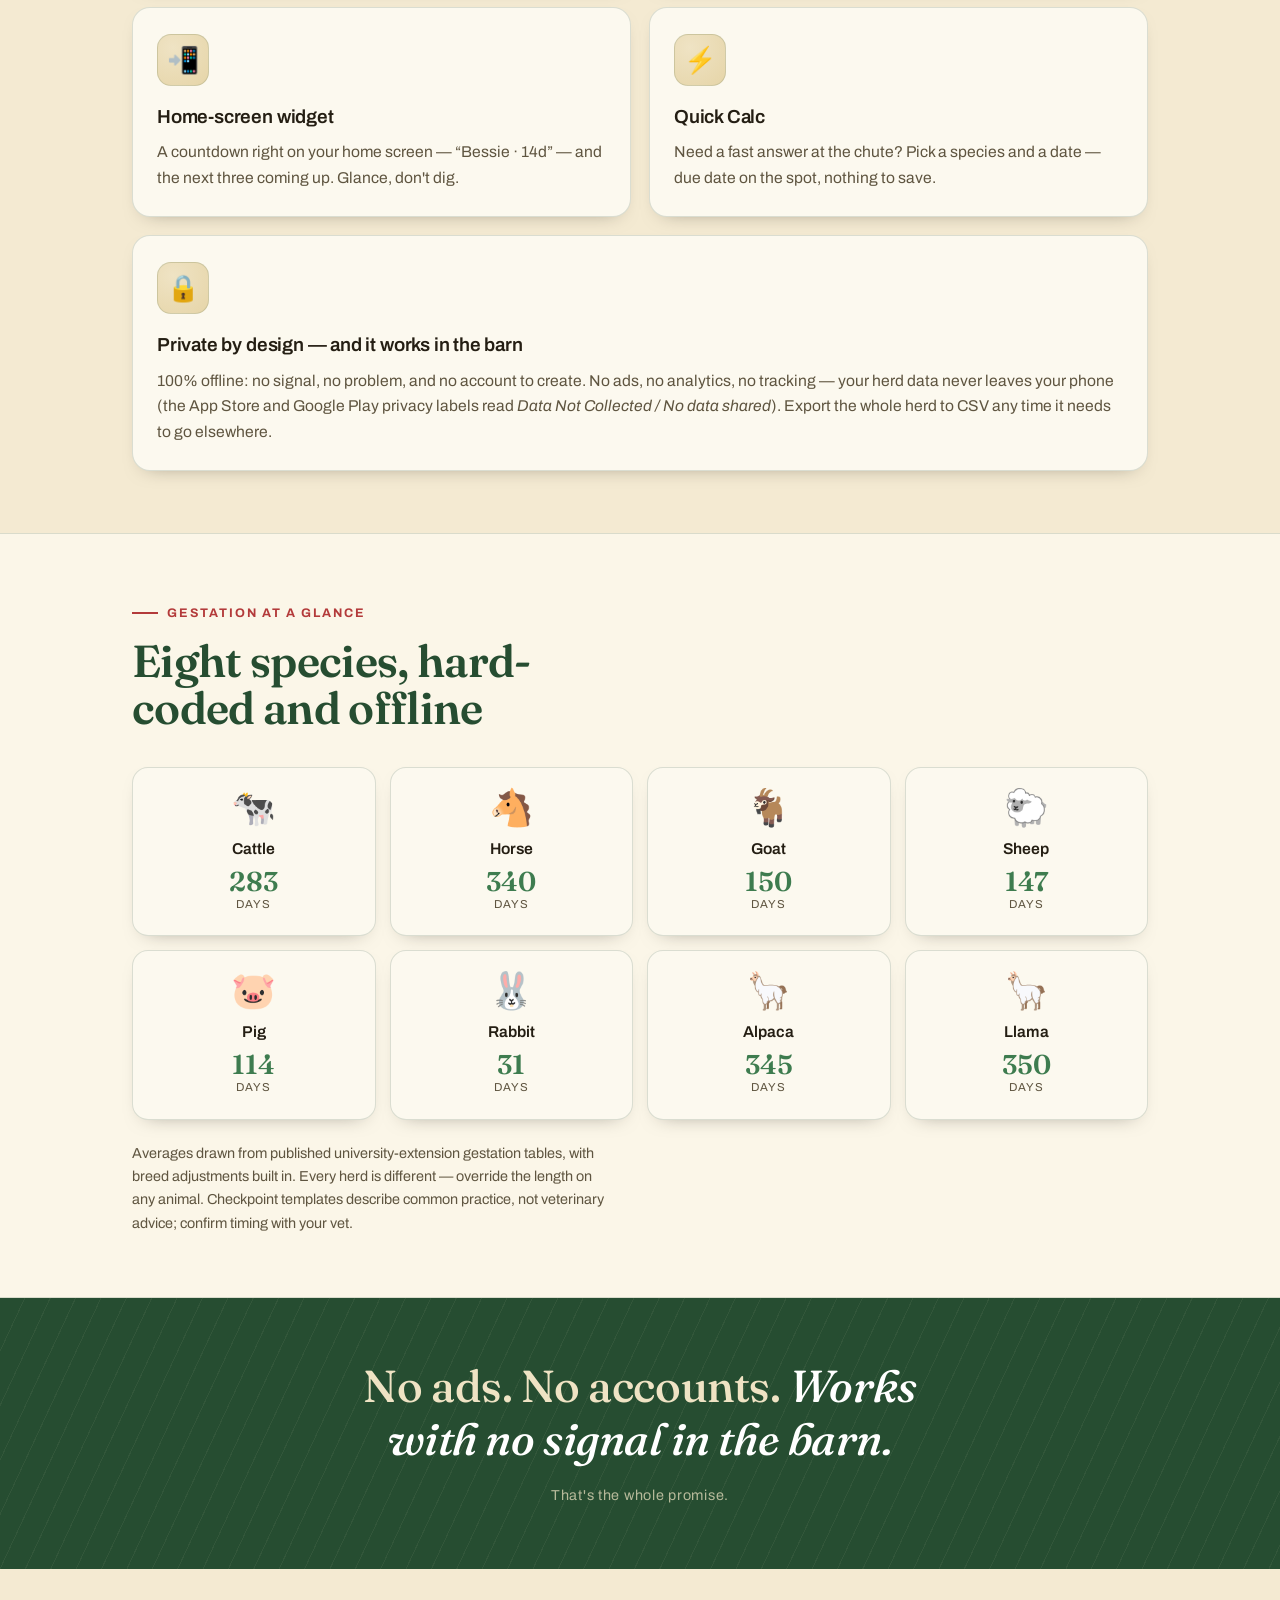
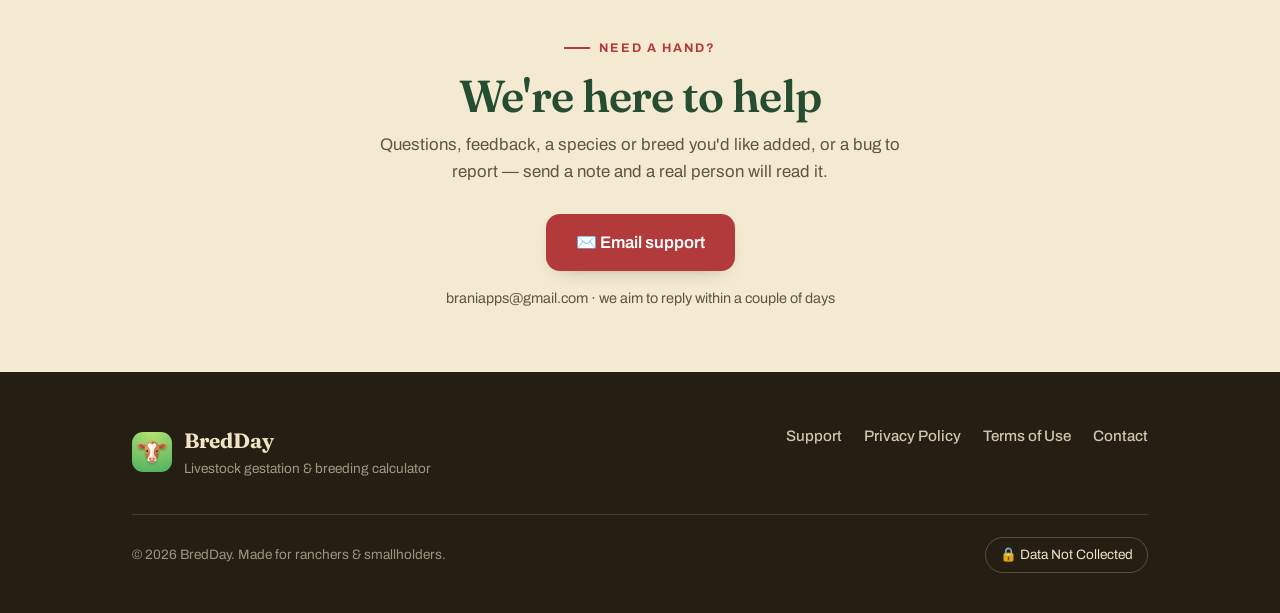
==== commit 84070f9d: "Update support website to cater for both iOS and Android apps across EN/PT/ES" ====
--- a/index.html
+++ b/index.html
@@ -120,9 +120,9 @@
     padding:8px 15px;border-radius:999px;font-size:.9rem;font-weight:600;color:var(--green-deep);
     box-shadow:var(--shadow-sm);
   }
-  .platform{margin-top:22px;font-size:.85rem;letter-spacing:.04em;color:var(--ink-soft);animation:rise .7s ease .3s both}
-  .platform b{color:var(--ink)}
-  .store-cta{margin-top:18px;animation:rise .7s ease .34s both}
+  .store-cta{display:flex;justify-content:center;gap:12px;flex-wrap:wrap;margin-top:18px;animation:rise .7s ease .34s both}
+  .cta.gp{background:var(--green-deep)}
+  .platform{margin-top:14px;font-size:.85rem;letter-spacing:.04em;color:var(--ink-soft);animation:rise .7s ease .38s both}
 
   /* ---------- Section scaffolding ---------- */
   section.blk{padding:62px 0}
@@ -268,8 +268,11 @@
           <span class="chip">🔒 No tracking</span>
           <span class="chip">🐄 8 species</span>
         </div>
-        <p class="store-cta"><a class="cta" href="https://apps.apple.com/app/id6793699937">📲 Get it on the App Store</a></p>
-        <p class="platform">Free 2-week trial</p>
+        <div class="store-cta">
+          <a class="cta" href="https://apps.apple.com/app/id6793699937">📲 App Store</a>
+          <a class="cta gp" href="https://play.google.com/store/apps/details?id=com.branicio.bredday">🤖 Google Play</a>
+        </div>
+        <p class="platform">iOS &middot; iPadOS &middot; Android &middot; Free 2-week trial</p>
       </div>
     </section>
 
@@ -321,7 +324,7 @@
           <article class="feature wide">
             <div class="badge">🔒</div>
             <h3>Private by design — and it works in the barn</h3>
-            <p>100% offline: no signal, no problem, and no account to create. No ads, no analytics, no tracking — your herd data never leaves your phone (the App Store label reads <em>Data Not Collected</em>). Export the whole herd to CSV any time it needs to go elsewhere.</p>
+            <p>100% offline: no signal, no problem, and no account to create. No ads, no analytics, no tracking — your herd data never leaves your phone (the App Store and Google Play privacy labels read <em>Data Not Collected / No data shared</em>). Export the whole herd to CSV any time it needs to go elsewhere.</p>
           </article>
         </div>
       </div>
@@ -409,8 +412,11 @@
           <span class="chip">🔒 Sem rastreamento</span>
           <span class="chip">🐄 8 espécies</span>
         </div>
-        <p class="store-cta"><a class="cta" href="https://apps.apple.com/app/id6793699937">📲 Baixar na App Store</a></p>
-        <p class="platform">Teste grátis de 2 semanas</p>
+        <div class="store-cta">
+          <a class="cta" href="https://apps.apple.com/app/id6793699937">📲 App Store</a>
+          <a class="cta gp" href="https://play.google.com/store/apps/details?id=com.branicio.bredday">🤖 Google Play</a>
+        </div>
+        <p class="platform">iOS &middot; iPadOS &middot; Android &middot; Teste grátis de 2 semanas</p>
       </div>
     </section>
 
@@ -462,7 +468,7 @@
           <article class="feature wide">
             <div class="badge">🔒</div>
             <h3>Privado por natureza — e funciona no curral</h3>
-            <p>100% offline: sem sinal, sem problema — e sem conta para criar. Sem anúncios, sem análises, sem rastreamento: os dados do seu rebanho nunca saem do seu celular (o selo na App Store diz <em>Dados não coletados</em>). Exporte o rebanho inteiro em CSV sempre que ele precisar ir para outro lugar.</p>
+            <p>100% offline: sem sinal, sem problema — e sem conta para criar. Sem anúncios, sem análises, sem rastreamento: os dados do seu rebanho nunca saem do seu celular (os selos na App Store e no Google Play indicam <em>Dados não coletados / Nenhum dado compartilhado</em>). Exporte o rebanho inteiro em CSV sempre que ele precisar ir para outro lugar.</p>
           </article>
         </div>
       </div>
@@ -550,8 +556,11 @@
           <span class="chip">🔒 Sin rastreo</span>
           <span class="chip">🐄 8 especies</span>
         </div>
-        <p class="store-cta"><a class="cta" href="https://apps.apple.com/app/id6793699937">📲 Descargar en el App Store</a></p>
-        <p class="platform">Prueba gratis de 2 semanas</p>
+        <div class="store-cta">
+          <a class="cta" href="https://apps.apple.com/app/id6793699937">📲 App Store</a>
+          <a class="cta gp" href="https://play.google.com/store/apps/details?id=com.branicio.bredday">🤖 Google Play</a>
+        </div>
+        <p class="platform">iOS &middot; iPadOS &middot; Android &middot; Prueba gratis de 2 semanas</p>
       </div>
     </section>
 
@@ -603,7 +612,7 @@
           <article class="feature wide">
             <div class="badge">🔒</div>
             <h3>Privada por diseño — y funciona en el corral</h3>
-            <p>100% sin conexión: sin señal, sin problema — y sin cuenta que crear. Sin anuncios, sin analíticas, sin rastreo: los datos de tu hato nunca salen de tu teléfono (la etiqueta del App Store dice <em>No se recopilan datos</em>). Exporta el hato completo a CSV cuando tus datos tengan que ir a otro lado.</p>
+            <p>100% sin conexión: sin señal, sin problema — y sin cuenta que crear. Sin anuncios, sin analíticas, sin rastreo: los datos de tu hato nunca salen de tu teléfono (las etiquetas en el App Store y Google Play indican <em>No se recopilan datos / No se comparten datos</em>). Exporta el hato completo a CSV cuando tus datos tengan que ir a otro lado.</p>
           </article>
         </div>
       </div>
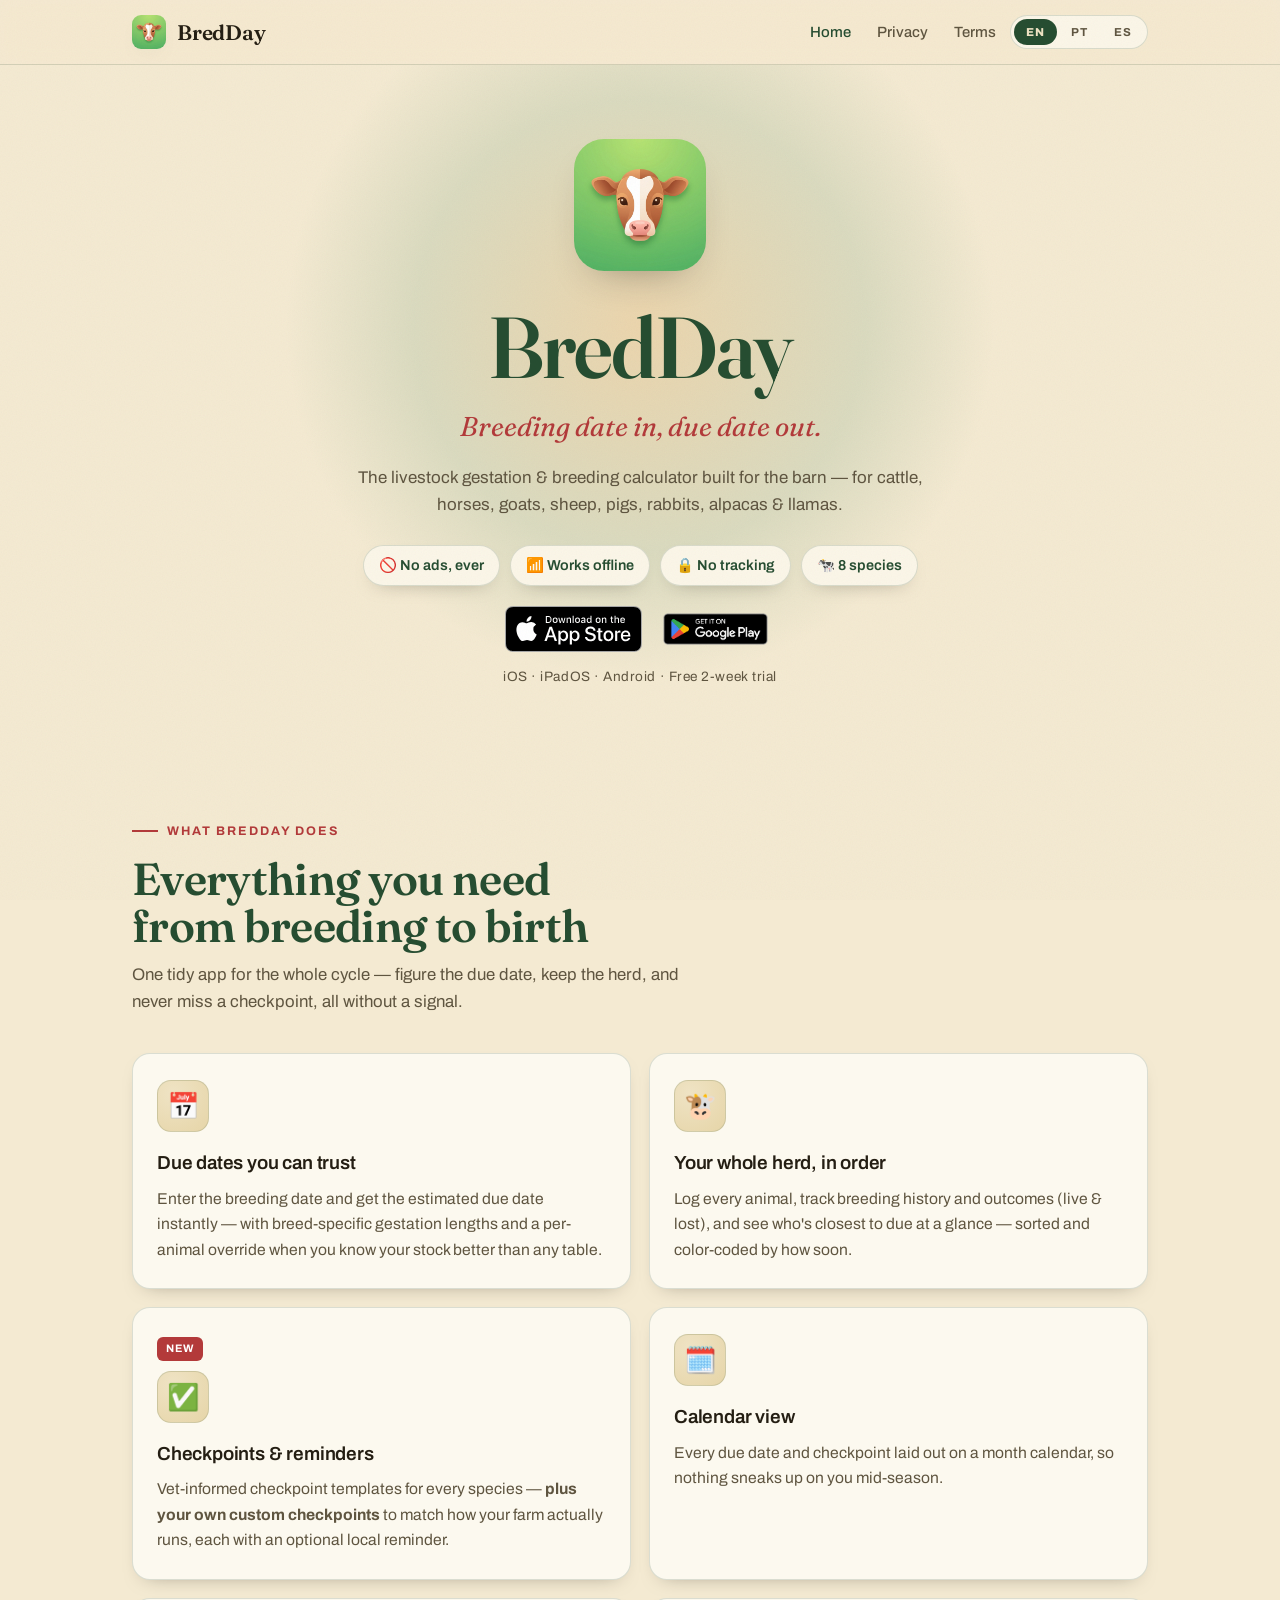
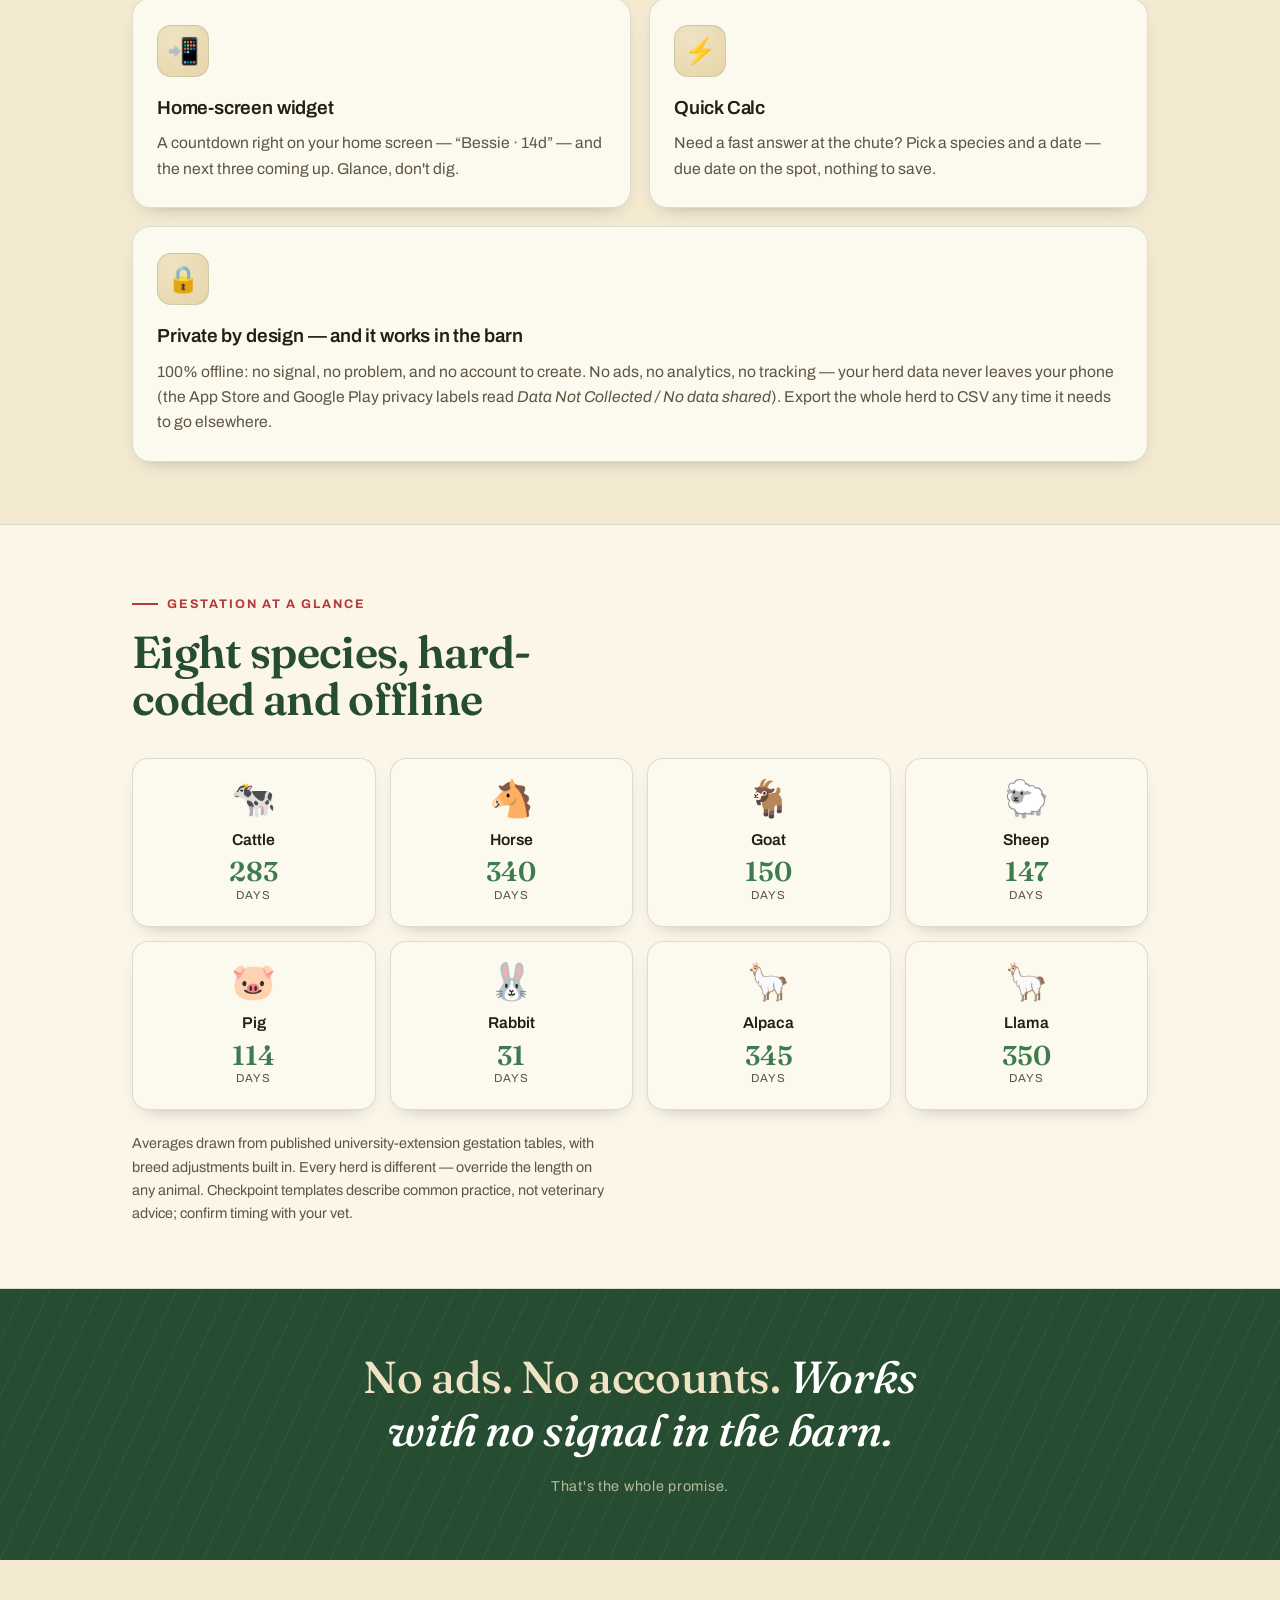
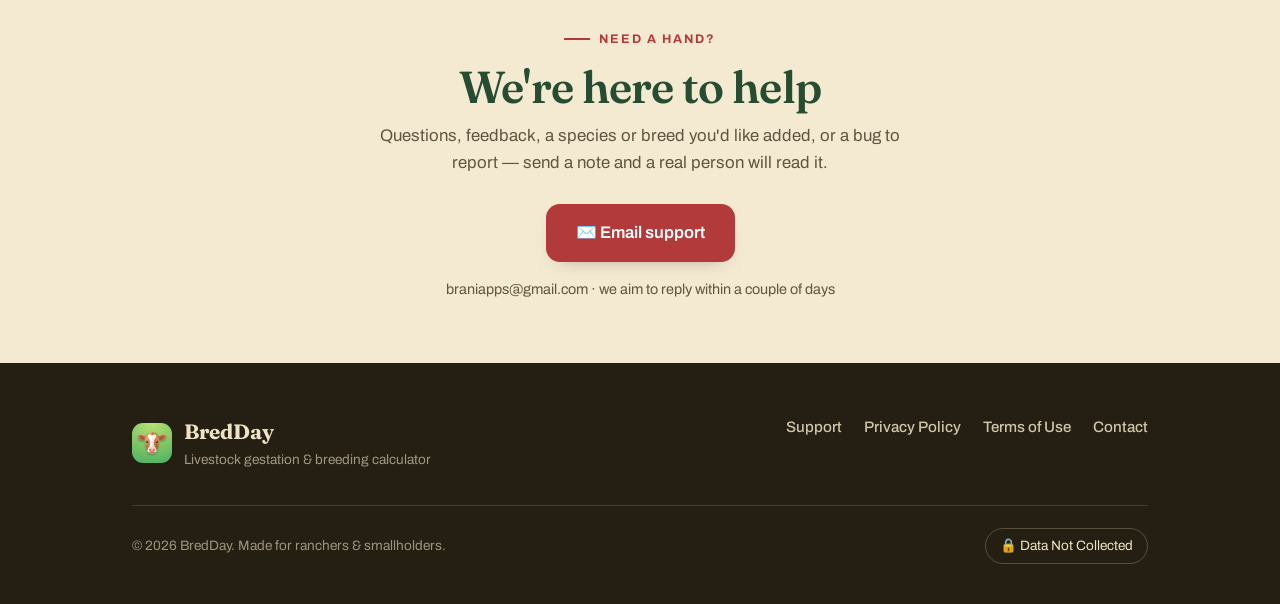
==== commit f43b9889: "Replace custom store buttons with standard official App Store and Google Play badges" ====
--- a/index.html
+++ b/index.html
@@ -120,8 +120,10 @@
     padding:8px 15px;border-radius:999px;font-size:.9rem;font-weight:600;color:var(--green-deep);
     box-shadow:var(--shadow-sm);
   }
-  .store-cta{display:flex;justify-content:center;gap:12px;flex-wrap:wrap;margin-top:18px;animation:rise .7s ease .34s both}
-  .cta.gp{background:var(--green-deep)}
+  .badges{display:flex;flex-wrap:wrap;justify-content:center;align-items:center;gap:14px;margin-top:20px;animation:rise .7s ease .34s both}
+  .badges a{display:inline-block;text-decoration:none;transition:transform .25s ease,filter .25s ease}
+  .badges a:hover{transform:translateY(-2px);filter:drop-shadow(0 6px 14px rgba(36,30,19,.22))}
+  .badges img{height:46px;width:auto;display:block}
   .platform{margin-top:14px;font-size:.85rem;letter-spacing:.04em;color:var(--ink-soft);animation:rise .7s ease .38s both}
 
   /* ---------- Section scaffolding ---------- */
@@ -268,9 +270,9 @@
           <span class="chip">🔒 No tracking</span>
           <span class="chip">🐄 8 species</span>
         </div>
-        <div class="store-cta">
-          <a class="cta" href="https://apps.apple.com/app/id6793699937">📲 App Store</a>
-          <a class="cta gp" href="https://play.google.com/store/apps/details?id=com.branicio.bredday">🤖 Google Play</a>
+        <div class="badges">
+          <a href="https://apps.apple.com/app/id6793699937"><img class="as" src="badges/app-store-en-us.svg" alt="Download on the App Store"></a>
+          <a href="https://play.google.com/store/apps/details?id=com.branicio.bredday"><img class="gp" src="badges/google-play-en-us.png" alt="Get it on Google Play"></a>
         </div>
         <p class="platform">iOS &middot; iPadOS &middot; Android &middot; Free 2-week trial</p>
       </div>
@@ -412,9 +414,9 @@
           <span class="chip">🔒 Sem rastreamento</span>
           <span class="chip">🐄 8 espécies</span>
         </div>
-        <div class="store-cta">
-          <a class="cta" href="https://apps.apple.com/app/id6793699937">📲 App Store</a>
-          <a class="cta gp" href="https://play.google.com/store/apps/details?id=com.branicio.bredday">🤖 Google Play</a>
+        <div class="badges">
+          <a href="https://apps.apple.com/app/id6793699937"><img class="as" src="badges/app-store-pt-br.svg" alt="Baixar na App Store"></a>
+          <a href="https://play.google.com/store/apps/details?id=com.branicio.bredday"><img class="gp" src="badges/google-play-pt-br.png" alt="Disponível no Google Play"></a>
         </div>
         <p class="platform">iOS &middot; iPadOS &middot; Android &middot; Teste grátis de 2 semanas</p>
       </div>
@@ -556,9 +558,9 @@
           <span class="chip">🔒 Sin rastreo</span>
           <span class="chip">🐄 8 especies</span>
         </div>
-        <div class="store-cta">
-          <a class="cta" href="https://apps.apple.com/app/id6793699937">📲 App Store</a>
-          <a class="cta gp" href="https://play.google.com/store/apps/details?id=com.branicio.bredday">🤖 Google Play</a>
+        <div class="badges">
+          <a href="https://apps.apple.com/app/id6793699937"><img class="as" src="badges/app-store-es-mx.svg" alt="Descargar en el App Store"></a>
+          <a href="https://play.google.com/store/apps/details?id=com.branicio.bredday"><img class="gp" src="badges/google-play-es.png" alt="Disponible en Google Play"></a>
         </div>
         <p class="platform">iOS &middot; iPadOS &middot; Android &middot; Prueba gratis de 2 semanas</p>
       </div>
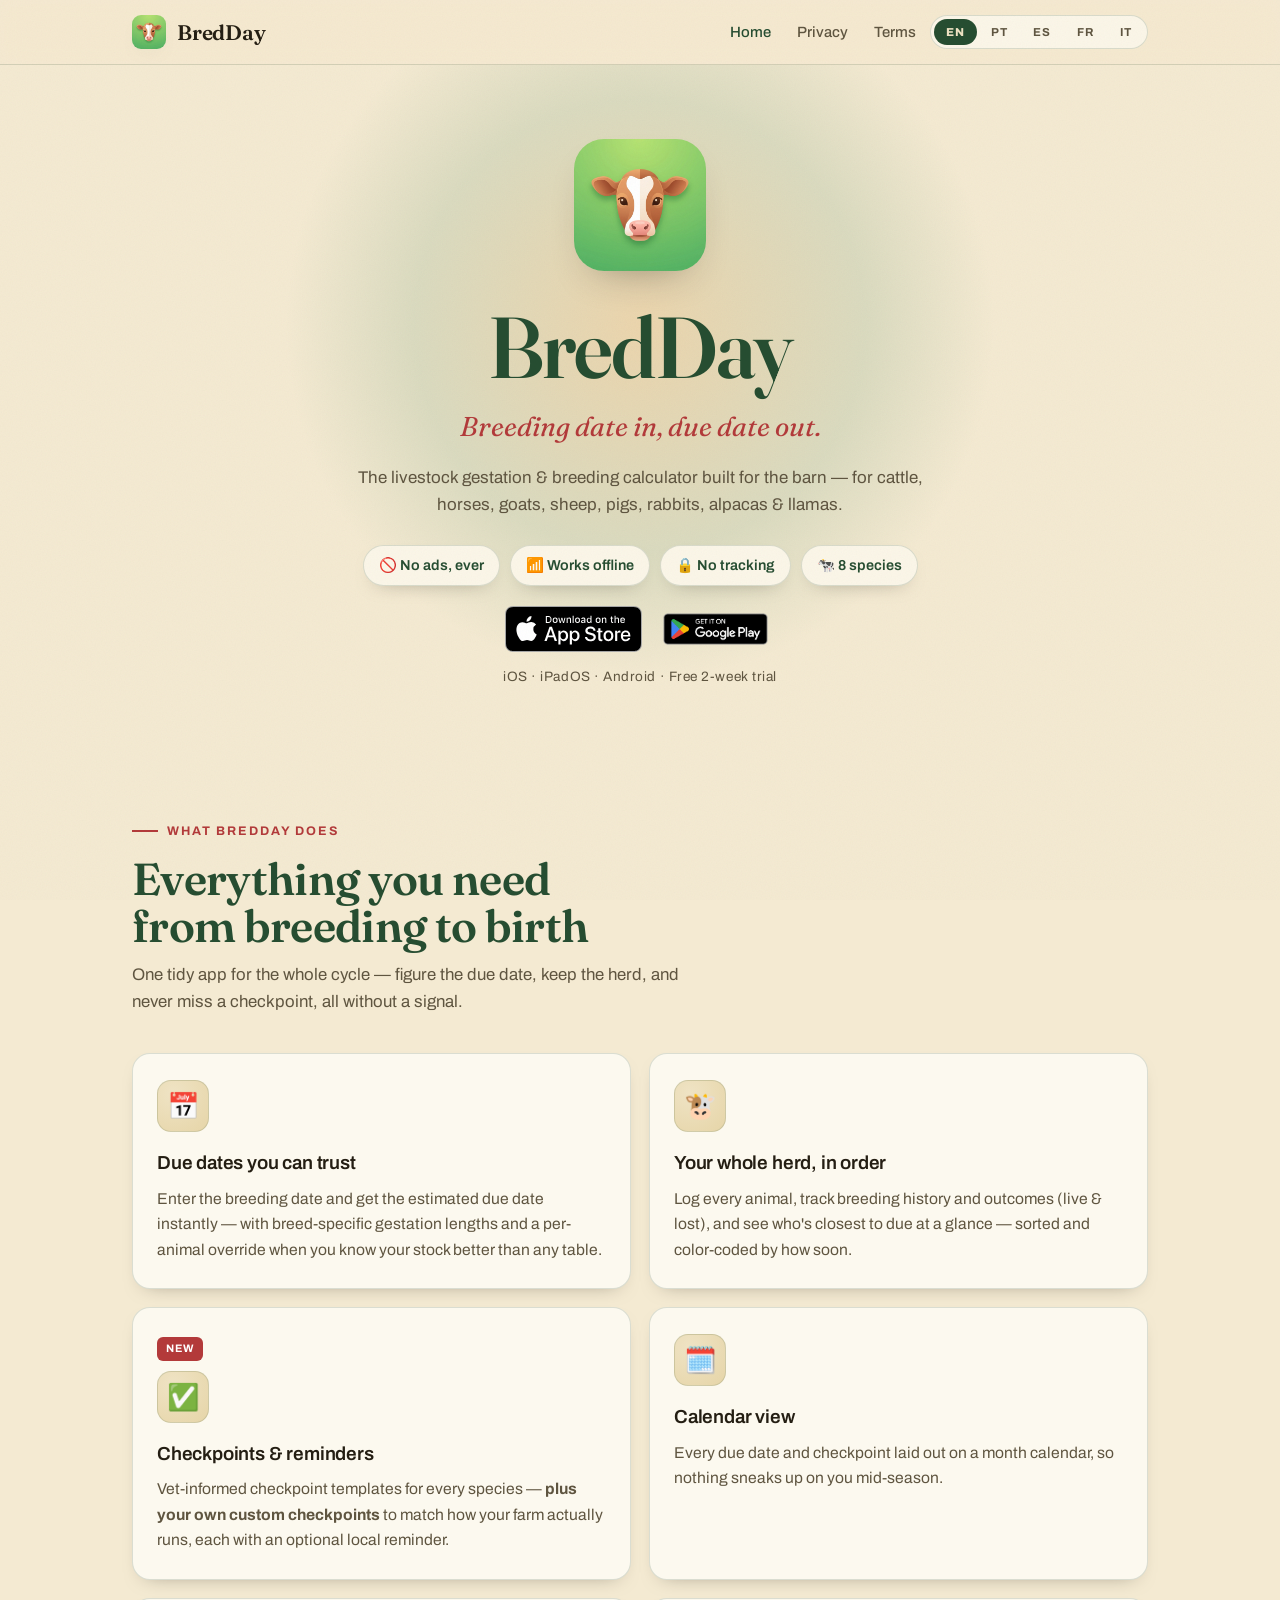
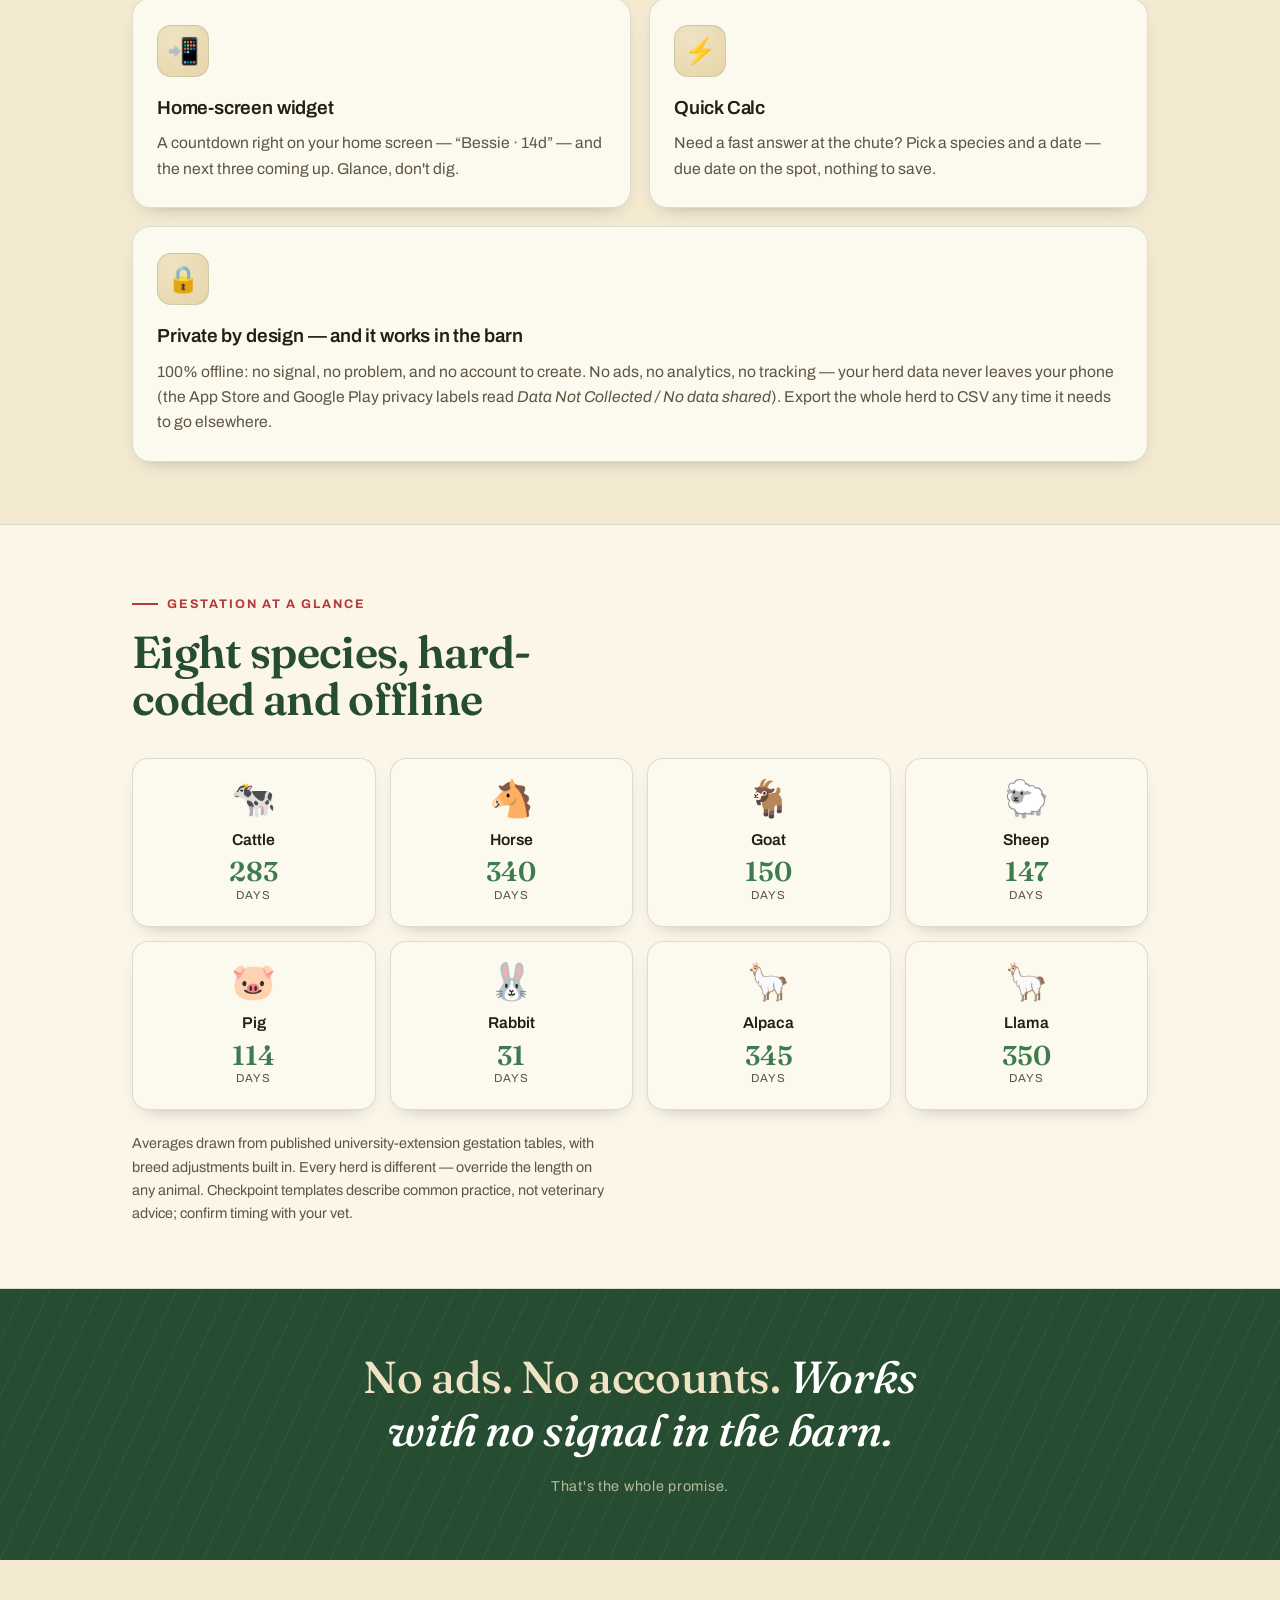
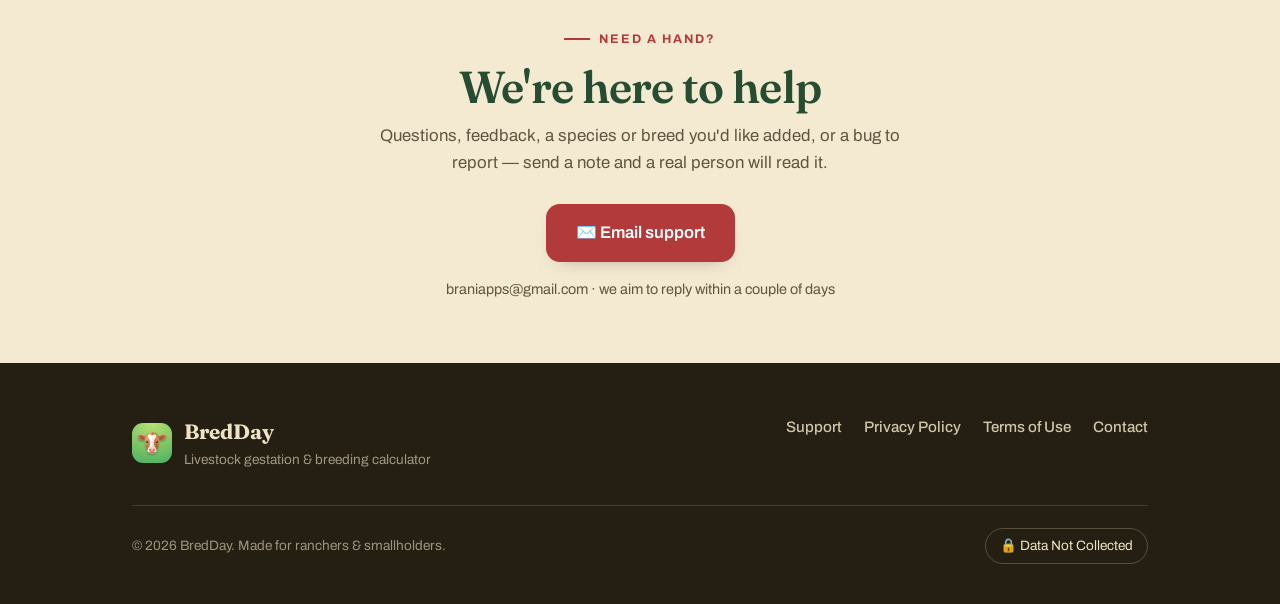
==== commit b0380e69: "French and Italian on every page; free-tier wording in the legal pages - index/privacy/terms: fr (#f" ====
--- a/index.html
+++ b/index.html
@@ -4,7 +4,7 @@
 <meta charset="UTF-8">
 <meta name="viewport" content="width=device-width, initial-scale=1.0">
 <title>BredDay — Livestock Gestation &amp; Breeding Calculator</title>
-<meta name="description" content="BredDay is the offline gestation & breeding calculator for cattle, horses, goats, sheep, pigs, rabbits, alpacas & llamas. Due dates, checkpoints, reminders, and a countdown widget. No ads. No tracking. In English, Portuguese and Spanish.">
+<meta name="description" content="BredDay is the offline gestation & breeding calculator for cattle, horses, goats, sheep, pigs, rabbits, alpacas & llamas. Due dates, checkpoints, reminders, and a countdown widget. No ads. No tracking. In English, Portuguese, Spanish, French and Italian.">
 <link rel="icon" href="app-icon.png">
 <link rel="preconnect" href="https://fonts.googleapis.com">
 <link rel="preconnect" href="https://fonts.gstatic.com" crossorigin>
@@ -67,7 +67,7 @@
 
   /* ---------- Language switch ----------
      .langtabs is the role="tablist"; site.js maintains aria-selected,
-     aria-controls and tabindex on the buttons. Hidden without JS: all three
+     aria-controls and tabindex on the buttons. Hidden without JS: all five
      languages already render stacked then, so a switch that cannot switch
      anything would only be a trap. */
   .langtabs{display:inline-flex;gap:2px;padding:3px;border-radius:999px;background:var(--paper-2);border:1px solid var(--hair);flex:none}
@@ -79,7 +79,7 @@
 
   /* Languages are hidden ONLY when site.js has announced itself by setting
      data-js on <html>. If the script never runs or throws, this selector
-     stops matching and all three languages render stacked — readable,
+     stops matching and all five languages render stacked — readable,
      anchor-navigable, and complete. Never hide [data-lang] outside an
      html[data-js="on"] scope. */
   html[data-js="on"] [data-lang]{display:none}
@@ -236,15 +236,17 @@
 <header class="site">
   <div class="wrap nav">
     <a class="brand" href="index.html"><img src="app-icon.png" alt="BredDay icon"><b>BredDay</b></a>
-    <nav class="nav-links" aria-label="Main" data-i18n-aria-en="Main" data-i18n-aria-pt="Principal" data-i18n-aria-es="Principal">
-      <a href="index.html" class="active" aria-current="page" data-i18n-en="Home" data-i18n-pt="Início" data-i18n-es="Inicio">Home</a>
-      <a href="privacy.html" data-i18n-en="Privacy" data-i18n-pt="Privacidade" data-i18n-es="Privacidad">Privacy</a>
-      <a href="terms.html" data-i18n-en="Terms" data-i18n-pt="Termos" data-i18n-es="Términos">Terms</a>
+    <nav class="nav-links" aria-label="Main" data-i18n-aria-en="Main" data-i18n-aria-pt="Principal" data-i18n-aria-es="Principal" data-i18n-aria-fr="Principale" data-i18n-aria-it="Principale">
+      <a href="index.html" class="active" aria-current="page" data-i18n-en="Home" data-i18n-pt="Início" data-i18n-es="Inicio" data-i18n-fr="Accueil" data-i18n-it="Home">Home</a>
+      <a href="privacy.html" data-i18n-en="Privacy" data-i18n-pt="Privacidade" data-i18n-es="Privacidad" data-i18n-fr="Confidentialité" data-i18n-it="Privacy">Privacy</a>
+      <a href="terms.html" data-i18n-en="Terms" data-i18n-pt="Termos" data-i18n-es="Términos" data-i18n-fr="Conditions" data-i18n-it="Termini">Terms</a>
     </nav>
-    <div class="langtabs" role="tablist" aria-label="Language" data-i18n-aria-en="Language" data-i18n-aria-pt="Idioma" data-i18n-aria-es="Idioma">
+    <div class="langtabs" role="tablist" aria-label="Language" data-i18n-aria-en="Language" data-i18n-aria-pt="Idioma" data-i18n-aria-es="Idioma" data-i18n-aria-fr="Langue" data-i18n-aria-it="Lingua">
       <button type="button" role="tab" data-lang-target="en" aria-label="English">EN</button>
       <button type="button" role="tab" data-lang-target="pt" aria-label="Português">PT</button>
       <button type="button" role="tab" data-lang-target="es" aria-label="Español">ES</button>
+      <button type="button" role="tab" data-lang-target="fr" aria-label="Français">FR</button>
+      <button type="button" role="tab" data-lang-target="it" aria-label="Italiano">IT</button>
     </div>
   </div>
 </header>
@@ -684,6 +686,294 @@
 
   </section>
 
+  <!-- ========================================================== FRANÇAIS ==
+       Clone structurel du bloc en anglais — seuls le texte et
+       data-lang / id / lang / aria-label changent. -->
+  <section data-lang="fr" id="francais" lang="fr" aria-label="Français">
+
+    <!-- HERO -->
+    <section class="hero">
+      <div class="wrap">
+        <img src="app-icon.png" alt="Icône de l’app BredDay — une vache" class="hero-icon">
+        <h1>BredDay</h1>
+        <p class="lede">Entrez la date de saillie, obtenez la date de mise bas.</p>
+        <p class="sub">Le calculateur de gestation et de reproduction conçu pour le terrain — bovins, équins, caprins, ovins, porcins, lapins, alpagas et lamas.</p>
+        <div class="chips">
+          <span class="chip">🚫 Jamais de publicité</span>
+          <span class="chip">📶 Fonctionne hors ligne</span>
+          <span class="chip">🔒 Aucun pistage</span>
+          <span class="chip">🐄 8 espèces</span>
+        </div>
+        <div class="badges">
+          <a href="https://apps.apple.com/app/id6793699937"><img class="as" src="badges/app-store-fr-fr.svg" alt="Télécharger dans l’App Store"></a>
+          <a href="https://play.google.com/store/apps/details?id=com.branicio.bredday"><img class="gp" src="badges/google-play-fr.png" alt="Disponible sur Google Play"></a>
+        </div>
+        <p class="platform">iOS &middot; iPadOS &middot; Android &middot; Essai gratuit de 2 semaines</p>
+      </div>
+    </section>
+
+    <!-- FONCTIONNALITÉS -->
+    <section class="blk">
+      <div class="wrap">
+        <span class="eyebrow">Ce que fait BredDay</span>
+        <h2 class="sec-title">Tout ce qu’il vous faut, de la saillie à la mise bas</h2>
+        <p class="sec-intro">Une seule app bien rangée pour tout le cycle — calculez la date de mise bas, tenez votre troupeau à jour et ne manquez aucune étape, le tout sans réseau.</p>
+
+        <div class="grid">
+          <article class="feature">
+            <div class="badge">📅</div>
+            <h3>Des dates de mise bas fiables</h3>
+            <p>Saisissez la date de saillie et obtenez aussitôt la date de mise bas prévue — avec des durées de gestation propres à chaque race, et une durée personnalisable par animal quand vous connaissez vos bêtes mieux que n’importe quel tableau.</p>
+          </article>
+
+          <article class="feature">
+            <div class="badge">🐮</div>
+            <h3>Tout votre troupeau, en ordre</h3>
+            <p>Enregistrez chaque animal, suivez l’historique des saillies et leurs issues (nés vivants et perdus), et repérez d’un coup d’œil les bêtes les plus proches du terme — triées par échéance, avec un code couleur.</p>
+          </article>
+
+          <article class="feature">
+            <span class="tag">Nouveau</span>
+            <div class="badge">✅</div>
+            <h3>Étapes de suivi et rappels</h3>
+            <p>Des modèles d’étapes de suivi fondés sur la pratique vétérinaire pour chaque espèce — <strong>et vos propres étapes personnalisées</strong>, adaptées à la façon dont votre élevage fonctionne vraiment, chacune avec un rappel local facultatif.</p>
+          </article>
+
+          <article class="feature">
+            <div class="badge">🗓️</div>
+            <h3>Vue calendrier</h3>
+            <p>Chaque mise bas prévue et chaque étape sur un calendrier mensuel, pour ne jamais être pris de court en pleine saison.</p>
+          </article>
+
+          <article class="feature">
+            <div class="badge">📲</div>
+            <h3>Widget pour l’écran d’accueil</h3>
+            <p>Un compte à rebours directement sur votre écran d’accueil — « Marguerite · 14j » — et les trois prochaines échéances. Un coup d’œil suffit.</p>
+          </article>
+
+          <article class="feature">
+            <div class="badge">⚡</div>
+            <h3>Calcul rapide</h3>
+            <p>Besoin d’une réponse rapide au couloir de contention ? Choisissez une espèce et une date — la date de mise bas sur-le-champ, rien à enregistrer.</p>
+          </article>
+
+          <article class="feature wide">
+            <div class="badge">🔒</div>
+            <h3>Confidentiel dès la conception — et ça fonctionne à l’étable</h3>
+            <p>100 % hors ligne : pas de réseau, pas de problème — et aucun compte à créer. Pas de publicité, pas d’analyse, pas de suivi : les données de votre troupeau ne quittent jamais votre téléphone (les étiquettes de confidentialité de l’App Store et de Google Play indiquent <em>Données non collectées / Aucune donnée partagée</em>). Exportez tout le troupeau en CSV dès que vos données doivent aller ailleurs.</p>
+          </article>
+        </div>
+      </div>
+    </section>
+
+    <!-- ALMANACH DE LA GESTATION -->
+    <section class="blk almanac">
+      <div class="wrap">
+        <span class="eyebrow">La gestation en un coup d’œil</span>
+        <h2 class="sec-title">Huit espèces, données intégrées et hors ligne</h2>
+        <div class="species">
+          <div class="beast"><span class="em">🐄</span><div class="nm">Bovins</div><div class="dy">283</div><div class="un">jours</div></div>
+          <div class="beast"><span class="em">🐴</span><div class="nm">Équins</div><div class="dy">340</div><div class="un">jours</div></div>
+          <div class="beast"><span class="em">🐐</span><div class="nm">Caprins</div><div class="dy">150</div><div class="un">jours</div></div>
+          <div class="beast"><span class="em">🐑</span><div class="nm">Ovins</div><div class="dy">147</div><div class="un">jours</div></div>
+          <div class="beast"><span class="em">🐷</span><div class="nm">Porcins</div><div class="dy">114</div><div class="un">jours</div></div>
+          <div class="beast"><span class="em">🐰</span><div class="nm">Lapins</div><div class="dy">31</div><div class="un">jours</div></div>
+          <div class="beast"><span class="em">🦙</span><div class="nm">Alpagas</div><div class="dy">345</div><div class="un">jours</div></div>
+          <div class="beast"><span class="em">🦙</span><div class="nm">Lamas</div><div class="dy">350</div><div class="un">jours</div></div>
+        </div>
+        <p class="note">Moyennes tirées des tables de gestation publiées par des services universitaires de vulgarisation agricole, avec des ajustements par race intégrés. Chaque troupeau est différent — modifiez la durée pour n’importe quel animal. Les modèles d’étapes de suivi décrivent une pratique courante, pas un avis vétérinaire ; confirmez le calendrier avec votre vétérinaire.</p>
+      </div>
+    </section>
+
+    <!-- BANDEAU D’IDENTITÉ -->
+    <section class="blk band">
+      <div class="wrap">
+        <p class="q">Aucune publicité. Aucun compte. <em>Fonctionne sans réseau, même à l’étable.</em></p>
+        <small>C’est toute notre promesse.</small>
+      </div>
+    </section>
+
+    <!-- ASSISTANCE -->
+    <section class="blk support">
+      <div class="wrap">
+        <span class="eyebrow" style="justify-content:center">Besoin d’un coup de main ?</span>
+        <h2 class="sec-title">Nous sommes là pour vous aider</h2>
+        <p class="sec-intro">Une question, une suggestion, une espèce ou une race que vous aimeriez voir ajoutée, ou un problème à signaler — écrivez-nous et une vraie personne vous lira.</p>
+        <a class="cta" href="mailto:braniapps@gmail.com">✉️ Écrire à l’assistance</a>
+        <p class="respond">braniapps@gmail.com · nous nous efforçons de répondre sous quelques jours</p>
+      </div>
+    </section>
+
+    <footer>
+      <div class="wrap">
+        <div class="foot-top">
+          <div class="foot-brand">
+            <img src="app-icon.png" alt="Icône de BredDay">
+            <div>
+              <b>BredDay</b>
+              <span>Calculateur de gestation et de reproduction</span>
+            </div>
+          </div>
+          <nav class="foot-links">
+            <a href="index.html">Assistance</a>
+            <a href="privacy.html">Politique de confidentialité</a>
+            <a href="terms.html">Conditions d’utilisation</a>
+            <a href="mailto:braniapps@gmail.com">Contact</a>
+          </nav>
+        </div>
+        <div class="foot-bottom">
+          <span>© 2026 BredDay. Conçu pour les éleveurs et les petites exploitations.</span>
+          <span class="privacy-badge">🔒 Données non collectées</span>
+        </div>
+      </div>
+    </footer>
+
+  </section>
+
+  <!-- ========================================================= ITALIANO ==
+       Clone strutturale del blocco in inglese — cambiano solo il testo e
+       data-lang / id / lang / aria-label. -->
+  <section data-lang="it" id="italiano" lang="it" aria-label="Italiano">
+
+    <!-- HERO -->
+    <section class="hero">
+      <div class="wrap">
+        <img src="app-icon.png" alt="Icona di BredDay — una mucca" class="hero-icon">
+        <h1>BredDay</h1>
+        <p class="lede">Inserisci la data della monta, ottieni la data del parto.</p>
+        <p class="sub">Il calcolatore di gestazione e riproduzione del bestiame pensato per la stalla — per bovini, equini, caprini, ovini, suini, conigli, alpaca e lama.</p>
+        <div class="chips">
+          <span class="chip">🚫 Niente pubblicità, mai</span>
+          <span class="chip">📶 Funziona offline</span>
+          <span class="chip">🔒 Nessun tracciamento</span>
+          <span class="chip">🐄 8 specie</span>
+        </div>
+        <div class="badges">
+          <a href="https://apps.apple.com/app/id6793699937"><img class="as" src="badges/app-store-it-it.svg" alt="Scarica su App Store"></a>
+          <a href="https://play.google.com/store/apps/details?id=com.branicio.bredday"><img class="gp" src="badges/google-play-it.png" alt="Disponibile su Google Play"></a>
+        </div>
+        <p class="platform">iOS &middot; iPadOS &middot; Android &middot; Prova gratuita di 2 settimane</p>
+      </div>
+    </section>
+
+    <!-- FUNZIONALITÀ -->
+    <section class="blk">
+      <div class="wrap">
+        <span class="eyebrow">Cosa fa BredDay</span>
+        <h2 class="sec-title">Tutto ciò che ti serve, dalla monta al parto</h2>
+        <p class="sec-intro">Un’unica app ordinata per tutto il ciclo — calcola la data presunta del parto, tieni in ordine il bestiame e non perdere mai una tappa, il tutto senza segnale.</p>
+
+        <div class="grid">
+          <article class="feature">
+            <div class="badge">📅</div>
+            <h3>Date del parto affidabili</h3>
+            <p>Inserisci la data della monta e ottieni subito la data presunta del parto — con durate della gestazione specifiche per razza e un valore personalizzabile per ogni animale, per quando conosci i tuoi capi meglio di qualsiasi tabella.</p>
+          </article>
+
+          <article class="feature">
+            <div class="badge">🐮</div>
+            <h3>Tutto il bestiame, in ordine</h3>
+            <p>Registra ogni animale, segui lo storico delle monte e gli esiti (nati vivi e persi) e vedi a colpo d’occhio chi è più vicino al parto — in ordine e con colori in base a quanto manca.</p>
+          </article>
+
+          <article class="feature">
+            <span class="tag">Novità</span>
+            <div class="badge">✅</div>
+            <h3>Tappe e promemoria</h3>
+            <p>Modelli di tappe basati sulla pratica veterinaria per ogni specie — <strong>più le tue tappe personalizzate</strong>, su misura per come funziona davvero la tua azienda, ognuna con un promemoria locale facoltativo.</p>
+          </article>
+
+          <article class="feature">
+            <div class="badge">🗓️</div>
+            <h3>Vista calendario</h3>
+            <p>Ogni parto previsto e ogni tappa su un calendario mensile, così niente ti coglie di sorpresa a metà stagione.</p>
+          </article>
+
+          <article class="feature">
+            <div class="badge">📲</div>
+            <h3>Widget nella schermata Home</h3>
+            <p>Il conto alla rovescia direttamente nella schermata Home — “Stella · 14g” — e i tre parti successivi in arrivo. Basta un’occhiata, senza cercare.</p>
+          </article>
+
+          <article class="feature">
+            <div class="badge">⚡</div>
+            <h3>Calcolo rapido</h3>
+            <p>Ti serve una risposta al volo, lì alla gabbia di contenimento? Scegli una specie e una data — la data del parto all’istante, niente da salvare.</p>
+          </article>
+
+          <article class="feature wide">
+            <div class="badge">🔒</div>
+            <h3>Privacy fin dalla progettazione — e funziona in stalla</h3>
+            <p>100% offline: niente segnale, nessun problema, e nessun account da creare. Niente pubblicità, niente analisi, nessun tracciamento — i dati del tuo bestiame non lasciano mai il telefono (le etichette sulla privacy di App Store e Google Play riportano <em>Dati non raccolti / Nessun dato condiviso</em>). Esporta tutto il bestiame in CSV ogni volta che i dati devono andare altrove.</p>
+          </article>
+        </div>
+      </div>
+    </section>
+
+    <!-- ALMANACCO DELLA GESTAZIONE -->
+    <section class="blk almanac">
+      <div class="wrap">
+        <span class="eyebrow">La gestazione a colpo d’occhio</span>
+        <h2 class="sec-title">Otto specie, con i dati integrati e offline</h2>
+        <div class="species">
+          <div class="beast"><span class="em">🐄</span><div class="nm">Bovini</div><div class="dy">283</div><div class="un">giorni</div></div>
+          <div class="beast"><span class="em">🐴</span><div class="nm">Equini</div><div class="dy">340</div><div class="un">giorni</div></div>
+          <div class="beast"><span class="em">🐐</span><div class="nm">Caprini</div><div class="dy">150</div><div class="un">giorni</div></div>
+          <div class="beast"><span class="em">🐑</span><div class="nm">Ovini</div><div class="dy">147</div><div class="un">giorni</div></div>
+          <div class="beast"><span class="em">🐷</span><div class="nm">Suini</div><div class="dy">114</div><div class="un">giorni</div></div>
+          <div class="beast"><span class="em">🐰</span><div class="nm">Conigli</div><div class="dy">31</div><div class="un">giorni</div></div>
+          <div class="beast"><span class="em">🦙</span><div class="nm">Alpaca</div><div class="dy">345</div><div class="un">giorni</div></div>
+          <div class="beast"><span class="em">🦙</span><div class="nm">Lama</div><div class="dy">350</div><div class="un">giorni</div></div>
+        </div>
+        <p class="note">Medie tratte dalle tabelle di gestazione pubblicate dai servizi di divulgazione agraria delle università, con gli adattamenti per razza già inclusi. Ogni allevamento è diverso — modifica la durata su qualsiasi animale. I modelli di tappe descrivono la pratica comune, non sono un parere veterinario; verifica le tempistiche con il tuo veterinario.</p>
+      </div>
+    </section>
+
+    <!-- FASCIA DI IDENTITÀ -->
+    <section class="blk band">
+      <div class="wrap">
+        <p class="q">Niente pubblicità. Niente account. <em>Funziona senza segnale in stalla.</em></p>
+        <small>Questa è tutta la nostra promessa.</small>
+      </div>
+    </section>
+
+    <!-- ASSISTENZA -->
+    <section class="blk support">
+      <div class="wrap">
+        <span class="eyebrow" style="justify-content:center">Ti serve una mano?</span>
+        <h2 class="sec-title">Siamo qui per aiutarti</h2>
+        <p class="sec-intro">Domande, suggerimenti, una specie o una razza che vorresti vedere nell’app, o un bug da segnalare — scrivici e una persona vera leggerà il tuo messaggio.</p>
+        <a class="cta" href="mailto:braniapps@gmail.com">✉️ Scrivi all’assistenza</a>
+        <p class="respond">braniapps@gmail.com · cerchiamo di rispondere entro un paio di giorni</p>
+      </div>
+    </section>
+
+    <footer>
+      <div class="wrap">
+        <div class="foot-top">
+          <div class="foot-brand">
+            <img src="app-icon.png" alt="Icona di BredDay">
+            <div>
+              <b>BredDay</b>
+              <span>Calcolatore di gestazione e riproduzione del bestiame</span>
+            </div>
+          </div>
+          <nav class="foot-links">
+            <a href="index.html">Assistenza</a>
+            <a href="privacy.html">Informativa sulla privacy</a>
+            <a href="terms.html">Termini di utilizzo</a>
+            <a href="mailto:braniapps@gmail.com">Contatti</a>
+          </nav>
+        </div>
+        <div class="foot-bottom">
+          <span>© 2026 BredDay. Fatto per allevatori e piccole aziende agricole.</span>
+          <span class="privacy-badge">🔒 Dati non raccolti</span>
+        </div>
+      </div>
+    </footer>
+
+  </section>
+
 </main>
 
 </body>
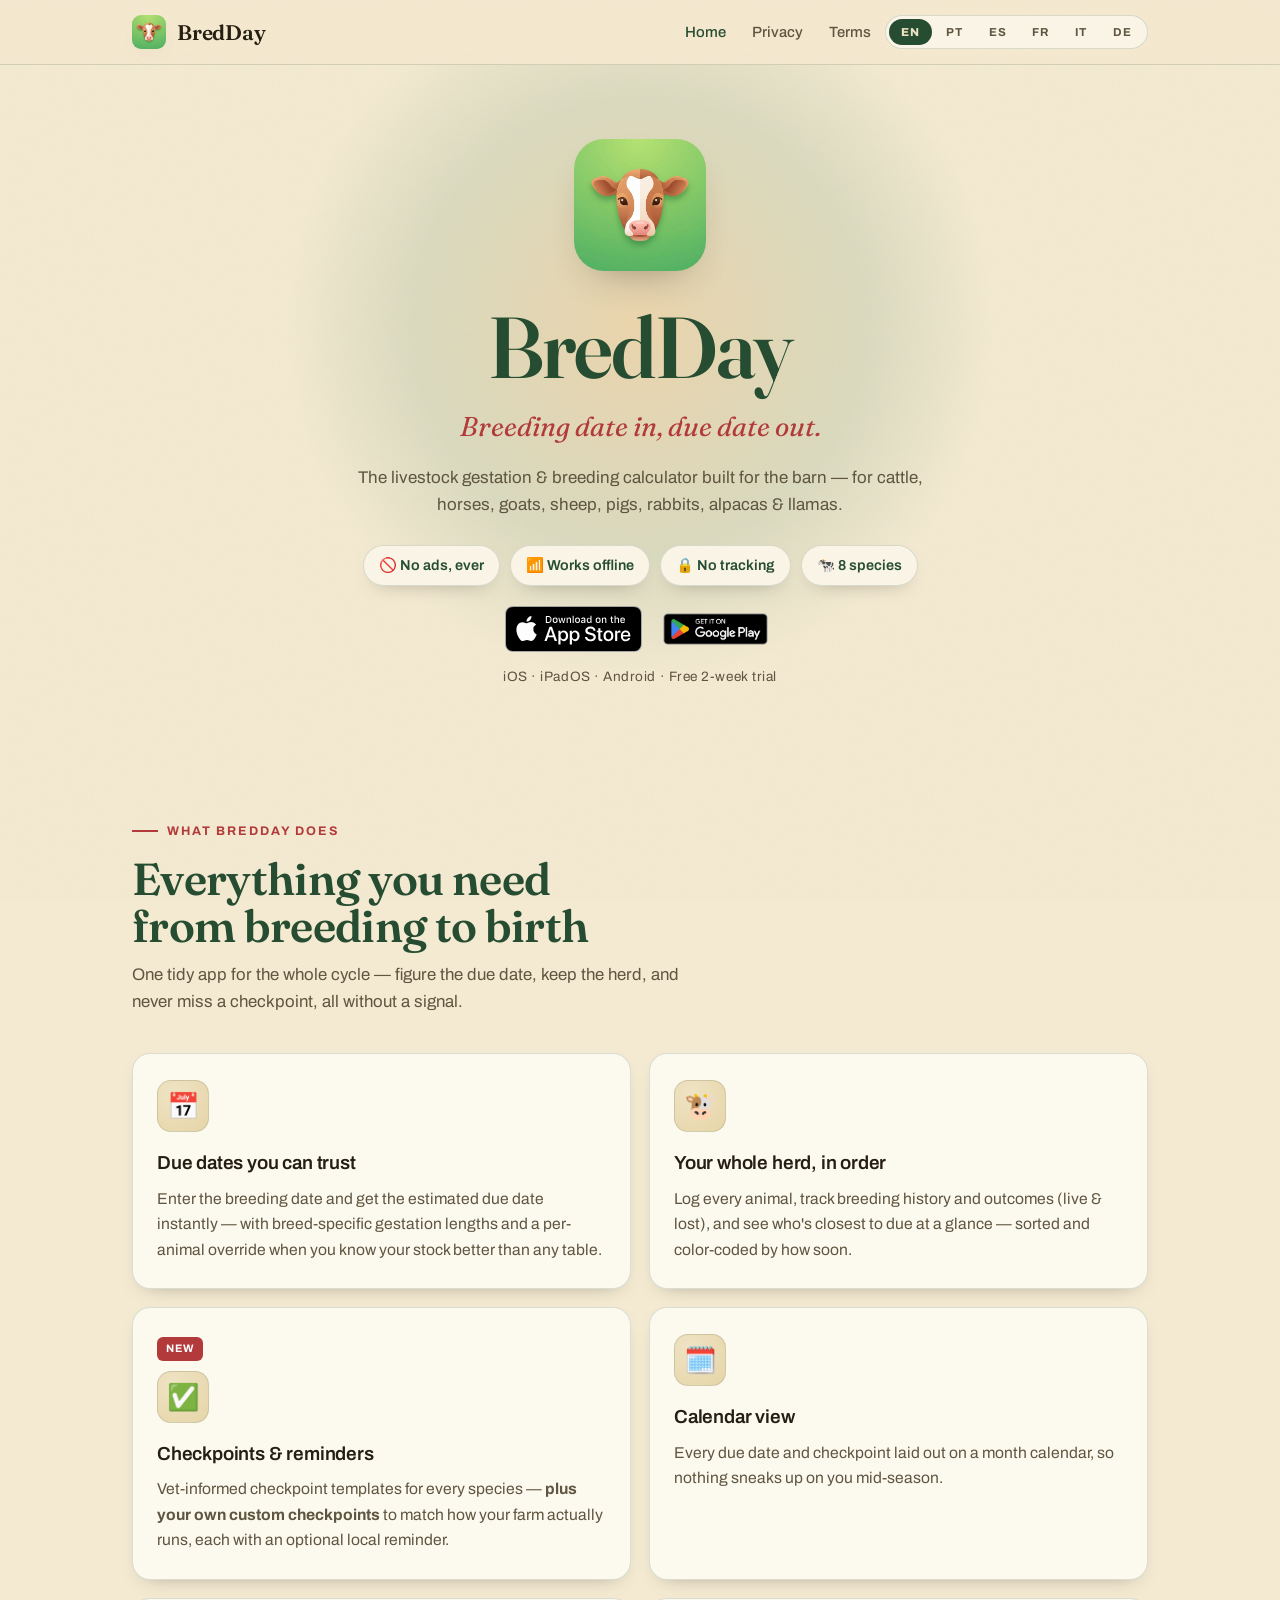
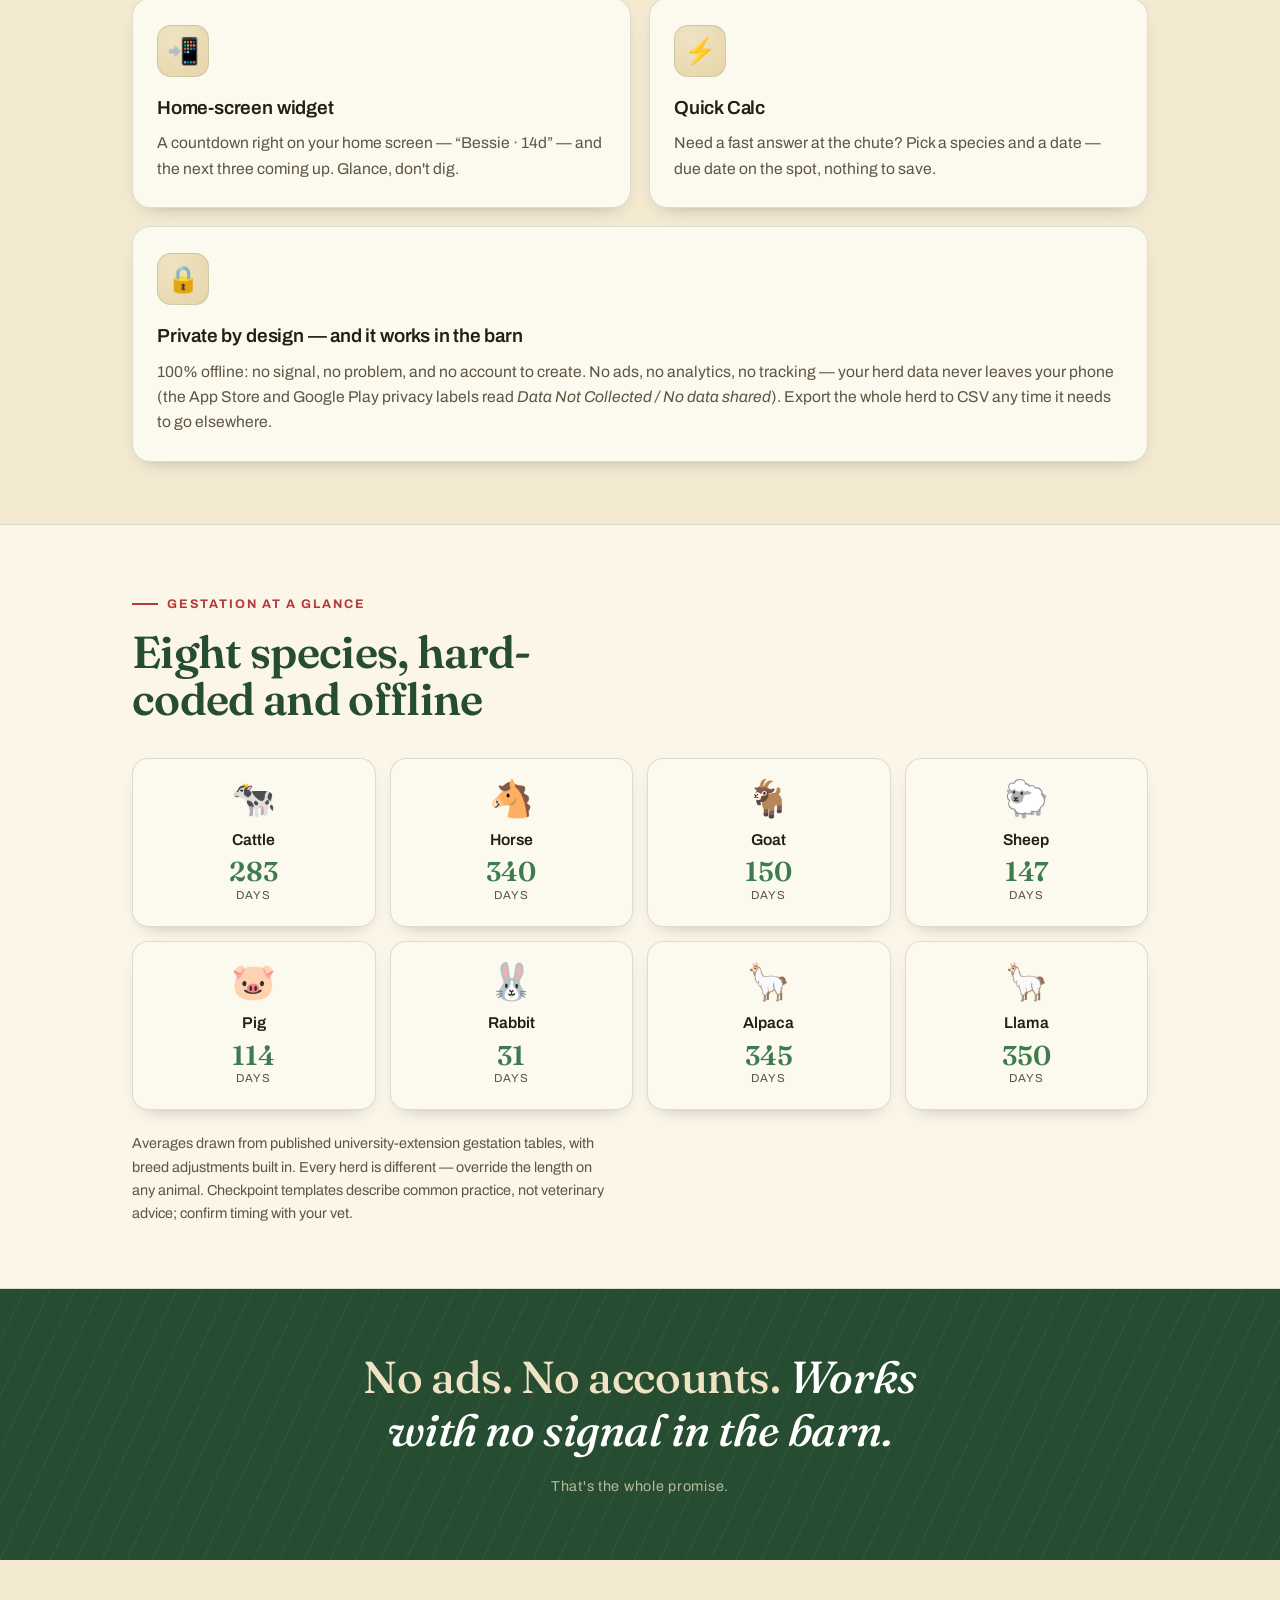
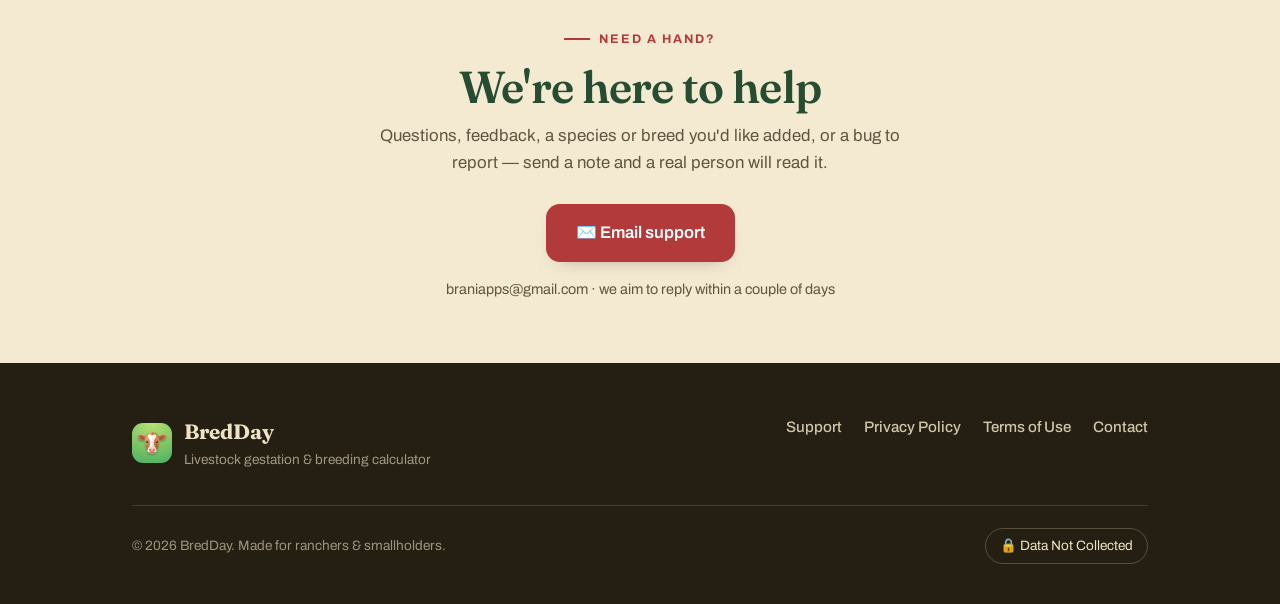
==== commit f8a45a6d: "German on every page (#deutsch) - index, privacy and terms gain a German section (data-lang="de",   " ====
--- a/index.html
+++ b/index.html
@@ -4,7 +4,7 @@
 <meta charset="UTF-8">
 <meta name="viewport" content="width=device-width, initial-scale=1.0">
 <title>BredDay — Livestock Gestation &amp; Breeding Calculator</title>
-<meta name="description" content="BredDay is the offline gestation & breeding calculator for cattle, horses, goats, sheep, pigs, rabbits, alpacas & llamas. Due dates, checkpoints, reminders, and a countdown widget. No ads. No tracking. In English, Portuguese, Spanish, French and Italian.">
+<meta name="description" content="BredDay is the offline gestation & breeding calculator for cattle, horses, goats, sheep, pigs, rabbits, alpacas & llamas. Due dates, checkpoints, reminders, and a countdown widget. No ads. No tracking. In English, Portuguese, Spanish, French, Italian and German.">
 <link rel="icon" href="app-icon.png">
 <link rel="preconnect" href="https://fonts.googleapis.com">
 <link rel="preconnect" href="https://fonts.gstatic.com" crossorigin>
@@ -67,7 +67,7 @@
 
   /* ---------- Language switch ----------
      .langtabs is the role="tablist"; site.js maintains aria-selected,
-     aria-controls and tabindex on the buttons. Hidden without JS: all five
+     aria-controls and tabindex on the buttons. Hidden without JS: all six
      languages already render stacked then, so a switch that cannot switch
      anything would only be a trap. */
   .langtabs{display:inline-flex;gap:2px;padding:3px;border-radius:999px;background:var(--paper-2);border:1px solid var(--hair);flex:none}
@@ -79,7 +79,7 @@
 
   /* Languages are hidden ONLY when site.js has announced itself by setting
      data-js on <html>. If the script never runs or throws, this selector
-     stops matching and all five languages render stacked — readable,
+     stops matching and all six languages render stacked — readable,
      anchor-navigable, and complete. Never hide [data-lang] outside an
      html[data-js="on"] scope. */
   html[data-js="on"] [data-lang]{display:none}
@@ -236,17 +236,18 @@
 <header class="site">
   <div class="wrap nav">
     <a class="brand" href="index.html"><img src="app-icon.png" alt="BredDay icon"><b>BredDay</b></a>
-    <nav class="nav-links" aria-label="Main" data-i18n-aria-en="Main" data-i18n-aria-pt="Principal" data-i18n-aria-es="Principal" data-i18n-aria-fr="Principale" data-i18n-aria-it="Principale">
-      <a href="index.html" class="active" aria-current="page" data-i18n-en="Home" data-i18n-pt="Início" data-i18n-es="Inicio" data-i18n-fr="Accueil" data-i18n-it="Home">Home</a>
-      <a href="privacy.html" data-i18n-en="Privacy" data-i18n-pt="Privacidade" data-i18n-es="Privacidad" data-i18n-fr="Confidentialité" data-i18n-it="Privacy">Privacy</a>
-      <a href="terms.html" data-i18n-en="Terms" data-i18n-pt="Termos" data-i18n-es="Términos" data-i18n-fr="Conditions" data-i18n-it="Termini">Terms</a>
+    <nav class="nav-links" aria-label="Main" data-i18n-aria-en="Main" data-i18n-aria-pt="Principal" data-i18n-aria-es="Principal" data-i18n-aria-fr="Principale" data-i18n-aria-it="Principale" data-i18n-aria-de="Hauptnavigation">
+      <a href="index.html" class="active" aria-current="page" data-i18n-en="Home" data-i18n-pt="Início" data-i18n-es="Inicio" data-i18n-fr="Accueil" data-i18n-it="Home" data-i18n-de="Start">Home</a>
+      <a href="privacy.html" data-i18n-en="Privacy" data-i18n-pt="Privacidade" data-i18n-es="Privacidad" data-i18n-fr="Confidentialité" data-i18n-it="Privacy" data-i18n-de="Datenschutz">Privacy</a>
+      <a href="terms.html" data-i18n-en="Terms" data-i18n-pt="Termos" data-i18n-es="Términos" data-i18n-fr="Conditions" data-i18n-it="Termini" data-i18n-de="Nutzungsbedingungen">Terms</a>
     </nav>
-    <div class="langtabs" role="tablist" aria-label="Language" data-i18n-aria-en="Language" data-i18n-aria-pt="Idioma" data-i18n-aria-es="Idioma" data-i18n-aria-fr="Langue" data-i18n-aria-it="Lingua">
+    <div class="langtabs" role="tablist" aria-label="Language" data-i18n-aria-en="Language" data-i18n-aria-pt="Idioma" data-i18n-aria-es="Idioma" data-i18n-aria-fr="Langue" data-i18n-aria-it="Lingua" data-i18n-aria-de="Sprache">
       <button type="button" role="tab" data-lang-target="en" aria-label="English">EN</button>
       <button type="button" role="tab" data-lang-target="pt" aria-label="Português">PT</button>
       <button type="button" role="tab" data-lang-target="es" aria-label="Español">ES</button>
       <button type="button" role="tab" data-lang-target="fr" aria-label="Français">FR</button>
       <button type="button" role="tab" data-lang-target="it" aria-label="Italiano">IT</button>
+      <button type="button" role="tab" data-lang-target="de" aria-label="Deutsch">DE</button>
     </div>
   </div>
 </header>
@@ -255,8 +256,8 @@
 
   <!-- ============================================================ ENGLISH ==
        site.js stamps role="tabpanel", id, and aria-hidden here. id="portugues"
-       / id="espanol" below are the app's deep-link anchors; id="top" stays on
-       the English <h1> alone. -->
+       / id="espanol" / id="francais" / id="italiano" / id="deutsch" below are
+       the app's deep-link anchors; id="top" stays on the English <h1> alone. -->
   <section data-lang="en" lang="en" aria-label="English">
 
     <!-- HERO -->
@@ -974,6 +975,150 @@
 
   </section>
 
+  <!-- ========================================================== DEUTSCH ==
+       Strukturklon des englischen Blocks – nur der Text und
+       data-lang / id / lang / aria-label ändern sich. -->
+  <section data-lang="de" id="deutsch" lang="de" aria-label="Deutsch">
+
+    <!-- HERO -->
+    <section class="hero">
+      <div class="wrap">
+        <img src="app-icon.png" alt="App-Symbol von BredDay – eine Kuh" class="hero-icon">
+        <h1>BredDay</h1>
+        <p class="lede">Belegdatum rein, Geburtstermin raus.</p>
+        <p class="sub">Der Trächtigkeits- und Belegungsrechner für Nutztiere, gemacht für den Stall – für Rinder, Pferde, Ziegen, Schafe, Schweine, Kaninchen, Alpakas und Lamas.</p>
+        <div class="chips">
+          <span class="chip">🚫 Niemals Werbung</span>
+          <span class="chip">📶 Funktioniert offline</span>
+          <span class="chip">🔒 Kein Tracking</span>
+          <span class="chip">🐄 8 Tierarten</span>
+        </div>
+        <div class="badges">
+          <a href="https://apps.apple.com/app/id6793699937"><img class="as" src="badges/app-store-de-de.svg" alt="Laden im App Store"></a>
+          <a href="https://play.google.com/store/apps/details?id=com.branicio.bredday"><img class="gp" src="badges/google-play-de.png" alt="Jetzt bei Google Play"></a>
+        </div>
+        <p class="platform">iOS &middot; iPadOS &middot; Android &middot; 2 Wochen kostenlos testen</p>
+      </div>
+    </section>
+
+    <!-- FUNKTIONEN -->
+    <section class="blk">
+      <div class="wrap">
+        <span class="eyebrow">Was BredDay kann</span>
+        <h2 class="sec-title">Alles, was du brauchst – von der Belegung bis zur Geburt</h2>
+        <p class="sec-intro">Eine übersichtliche App für den ganzen Zyklus – Geburtstermin berechnen, die Herde im Griff behalten und keine Maßnahme verpassen, alles ohne Empfang.</p>
+
+        <div class="grid">
+          <article class="feature">
+            <div class="badge">📅</div>
+            <h3>Geburtstermine, auf die du dich verlassen kannst</h3>
+            <p>Gib das Belegdatum ein und erhalte sofort den voraussichtlichen Geburtstermin – mit rassespezifischen Trächtigkeitsdauern und einer eigenen Dauer pro Tier, wenn du deine Tiere besser kennst als jede Tabelle.</p>
+          </article>
+
+          <article class="feature">
+            <div class="badge">🐮</div>
+            <h3>Deine ganze Herde, gut sortiert</h3>
+            <p>Erfasse jedes Tier, verfolge Belegungsverlauf und Geburten (lebend und verloren) und sieh auf einen Blick, welche Tiere dem Geburtstermin am nächsten sind – sortiert und farbig markiert, je nachdem, wie bald es so weit ist.</p>
+          </article>
+
+          <article class="feature">
+            <span class="tag">Neu</span>
+            <div class="badge">✅</div>
+            <h3>Maßnahmen und Erinnerungen</h3>
+            <p>An tierärztlicher Praxis orientierte Maßnahmen-Vorlagen für jede Tierart – <strong>dazu deine eigenen Maßnahmen</strong>, passend zu den tatsächlichen Abläufen in deinem Betrieb, jeweils mit optionaler lokaler Erinnerung.</p>
+          </article>
+
+          <article class="feature">
+            <div class="badge">🗓️</div>
+            <h3>Kalenderansicht</h3>
+            <p>Alle Geburtstermine und Maßnahmen im Monatskalender, damit dich mitten in der Saison nichts überrascht.</p>
+          </article>
+
+          <article class="feature">
+            <div class="badge">📲</div>
+            <h3>Widget für den Startbildschirm</h3>
+            <p>Ein Countdown direkt auf deinem Startbildschirm – „Berta · 14&nbsp;T.“ – und die nächsten drei Termine. Kurz draufschauen statt suchen.</p>
+          </article>
+
+          <article class="feature">
+            <div class="badge">⚡</div>
+            <h3>Schnellrechner</h3>
+            <p>Brauchst du am Behandlungsstand schnell eine Antwort? Wähle eine Tierart und ein Datum – der Geburtstermin steht sofort da, nichts muss gespeichert werden.</p>
+          </article>
+
+          <article class="feature wide">
+            <div class="badge">🔒</div>
+            <h3>Datenschutz von Grund auf – und es funktioniert im Stall</h3>
+            <p>100&nbsp;% offline: kein Empfang, kein Problem – und kein Konto, das du anlegen musst. Keine Werbung, keine Nutzungsanalyse, kein Tracking – die Daten deiner Herde verlassen nie dein Handy (die Datenschutzangaben im App Store und bei Google Play lauten <em>Keine Daten erfasst / Keine Daten geteilt</em>). Exportiere die ganze Herde jederzeit als CSV, wenn die Daten woandershin sollen.</p>
+          </article>
+        </div>
+      </div>
+    </section>
+
+    <!-- TRÄCHTIGKEIT AUF EINEN BLICK -->
+    <section class="blk almanac">
+      <div class="wrap">
+        <span class="eyebrow">Trächtigkeit auf einen Blick</span>
+        <h2 class="sec-title">Acht Tierarten, fest hinterlegt und offline</h2>
+        <div class="species">
+          <div class="beast"><span class="em">🐄</span><div class="nm">Rinder</div><div class="dy">283</div><div class="un">Tage</div></div>
+          <div class="beast"><span class="em">🐴</span><div class="nm">Pferde</div><div class="dy">340</div><div class="un">Tage</div></div>
+          <div class="beast"><span class="em">🐐</span><div class="nm">Ziegen</div><div class="dy">150</div><div class="un">Tage</div></div>
+          <div class="beast"><span class="em">🐑</span><div class="nm">Schafe</div><div class="dy">147</div><div class="un">Tage</div></div>
+          <div class="beast"><span class="em">🐷</span><div class="nm">Schweine</div><div class="dy">114</div><div class="un">Tage</div></div>
+          <div class="beast"><span class="em">🐰</span><div class="nm">Kaninchen</div><div class="dy">31</div><div class="un">Tage</div></div>
+          <div class="beast"><span class="em">🦙</span><div class="nm">Alpakas</div><div class="dy">345</div><div class="un">Tage</div></div>
+          <div class="beast"><span class="em">🦙</span><div class="nm">Lamas</div><div class="dy">350</div><div class="un">Tage</div></div>
+        </div>
+        <p class="note">Durchschnittswerte aus veröffentlichten Trächtigkeitstabellen universitärer Agrarberatungsdienste, mit eingebauten Rasseanpassungen. Jede Herde ist anders – du kannst die Dauer für jedes Tier einzeln anpassen. Die Maßnahmen-Vorlagen beschreiben gängige Praxis und sind keine tierärztliche Beratung; kläre den Zeitpunkt mit deiner Tierarztpraxis ab.</p>
+      </div>
+    </section>
+
+    <!-- IDENTITÄTSBAND -->
+    <section class="blk band">
+      <div class="wrap">
+        <p class="q">Keine Werbung. Kein Konto. <em>Funktioniert ohne Empfang im Stall.</em></p>
+        <small>Das ist unser ganzes Versprechen.</small>
+      </div>
+    </section>
+
+    <!-- SUPPORT -->
+    <section class="blk support">
+      <div class="wrap">
+        <span class="eyebrow" style="justify-content:center">Brauchst du Hilfe?</span>
+        <h2 class="sec-title">Wir helfen dir gern</h2>
+        <p class="sec-intro">Fragen, Feedback, eine Tierart oder Rasse, die du dir wünschst, oder ein Fehler, den du melden möchtest – schreib uns, und ein echter Mensch liest deine Nachricht.</p>
+        <a class="cta" href="mailto:braniapps@gmail.com">✉️ E-Mail an den Support</a>
+        <p class="respond">braniapps@gmail.com · wir versuchen, innerhalb weniger Tage zu antworten</p>
+      </div>
+    </section>
+
+    <footer>
+      <div class="wrap">
+        <div class="foot-top">
+          <div class="foot-brand">
+            <img src="app-icon.png" alt="BredDay-Symbol">
+            <div>
+              <b>BredDay</b>
+              <span>Trächtigkeits- und Belegungsrechner für Nutztiere</span>
+            </div>
+          </div>
+          <nav class="foot-links">
+            <a href="index.html">Support</a>
+            <a href="privacy.html">Datenschutzerklärung</a>
+            <a href="terms.html">Nutzungsbedingungen</a>
+            <a href="mailto:braniapps@gmail.com">Kontakt</a>
+          </nav>
+        </div>
+        <div class="foot-bottom">
+          <span>© 2026 BredDay. Gemacht für Viehhalter und Kleinbauern.</span>
+          <span class="privacy-badge">🔒 Keine Daten erfasst</span>
+        </div>
+      </div>
+    </footer>
+
+  </section>
+
 </main>
 
 </body>
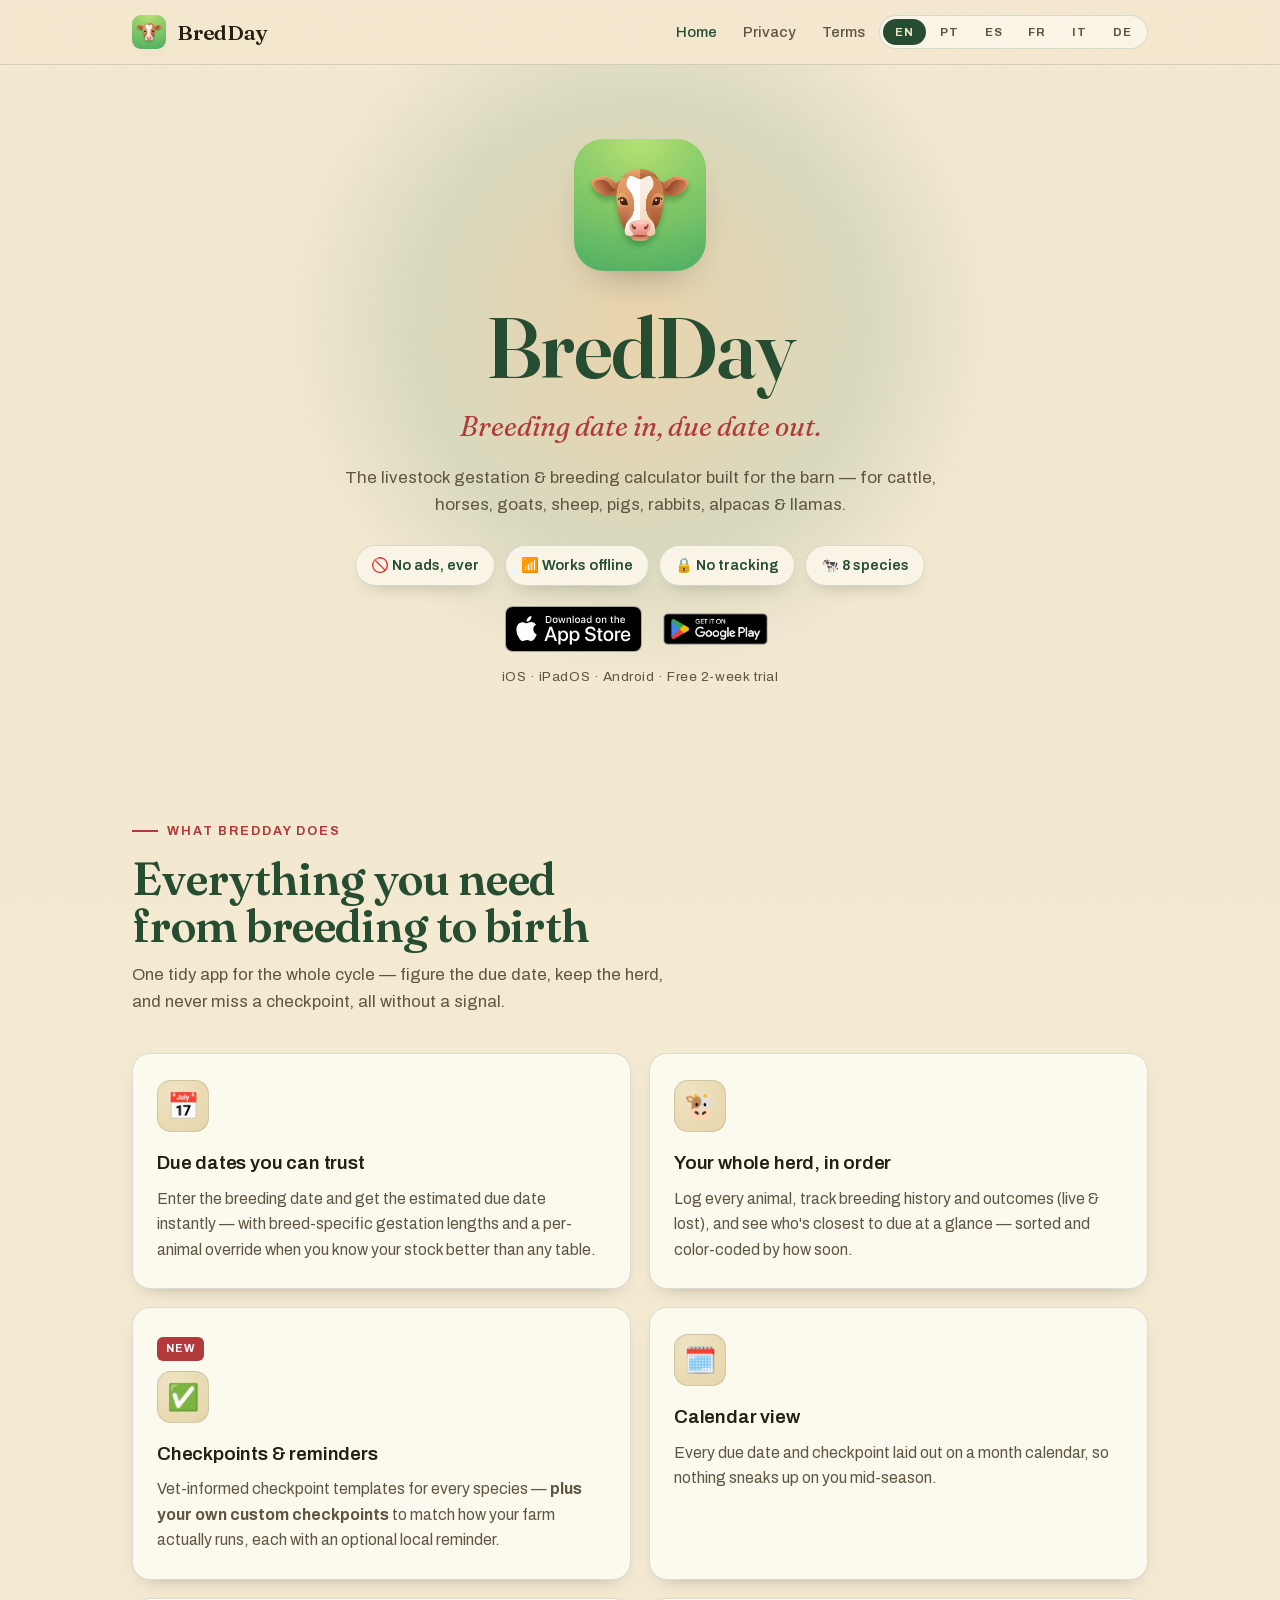
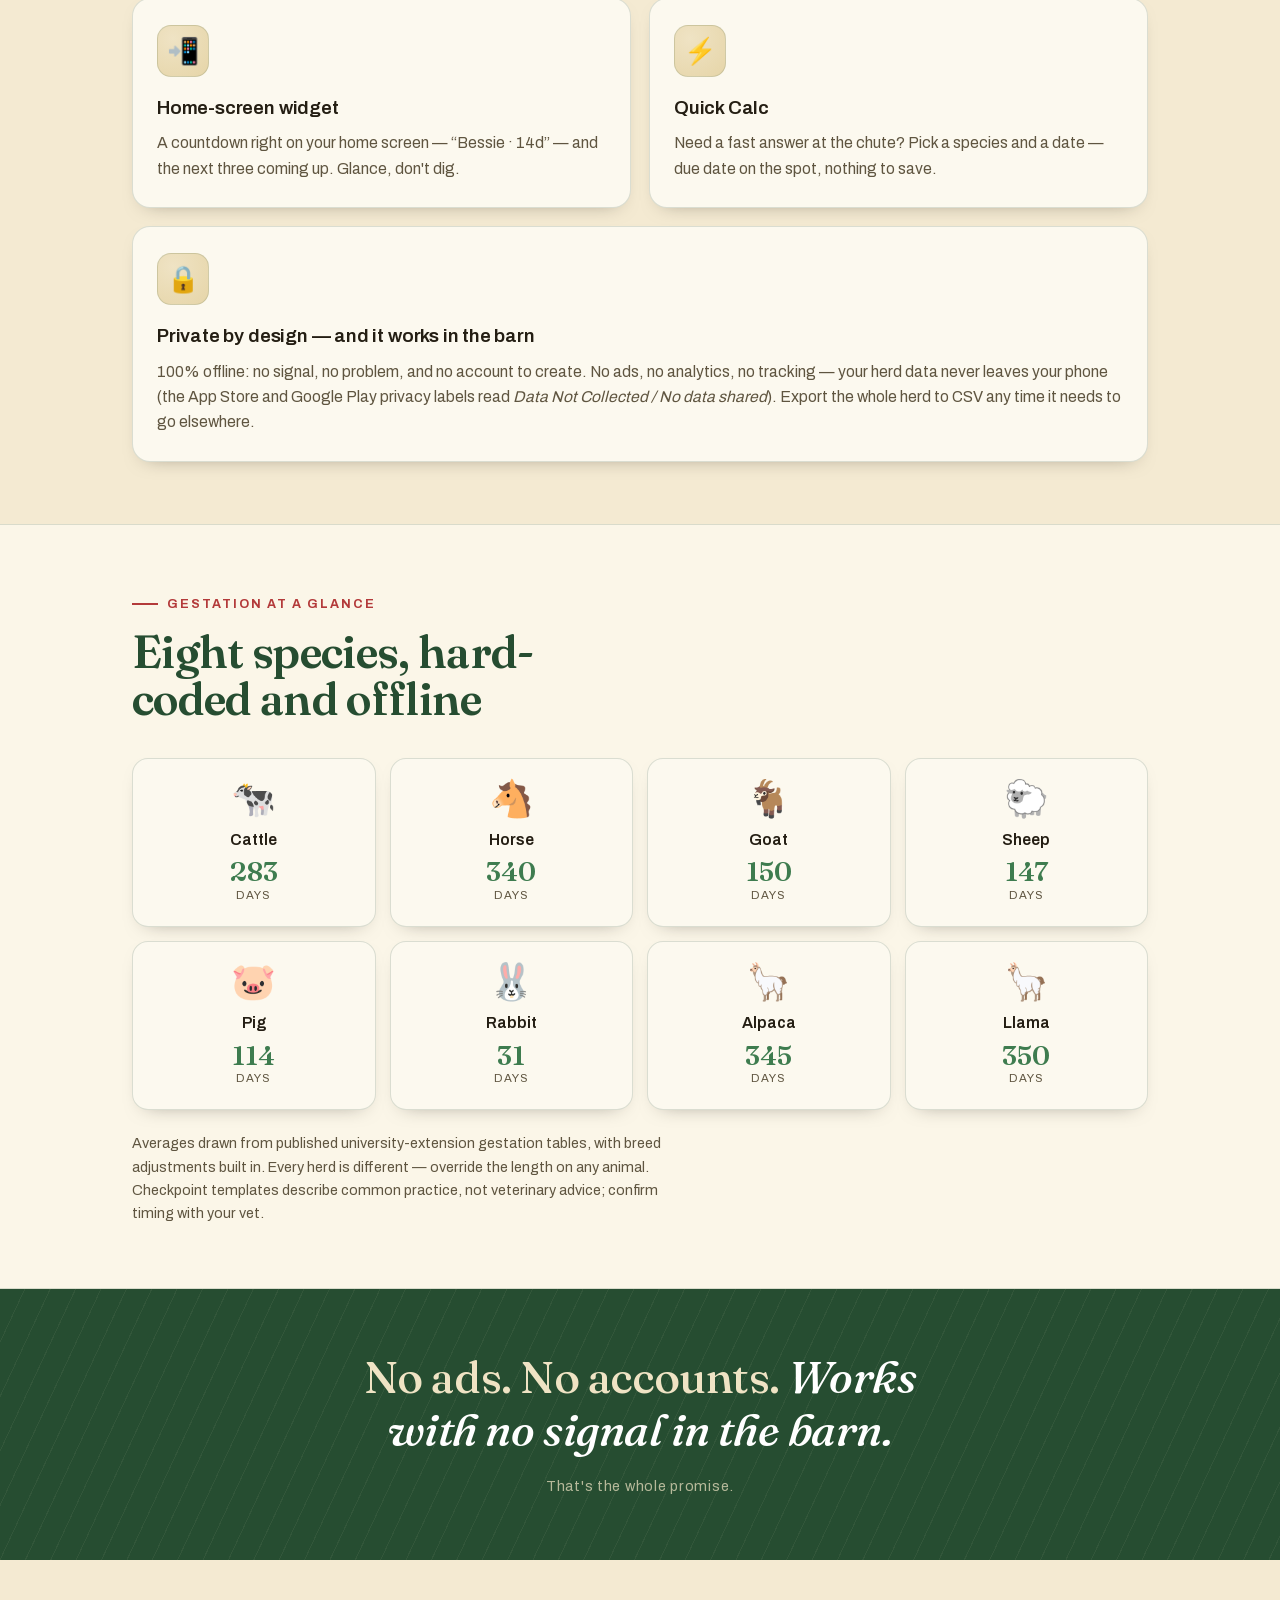
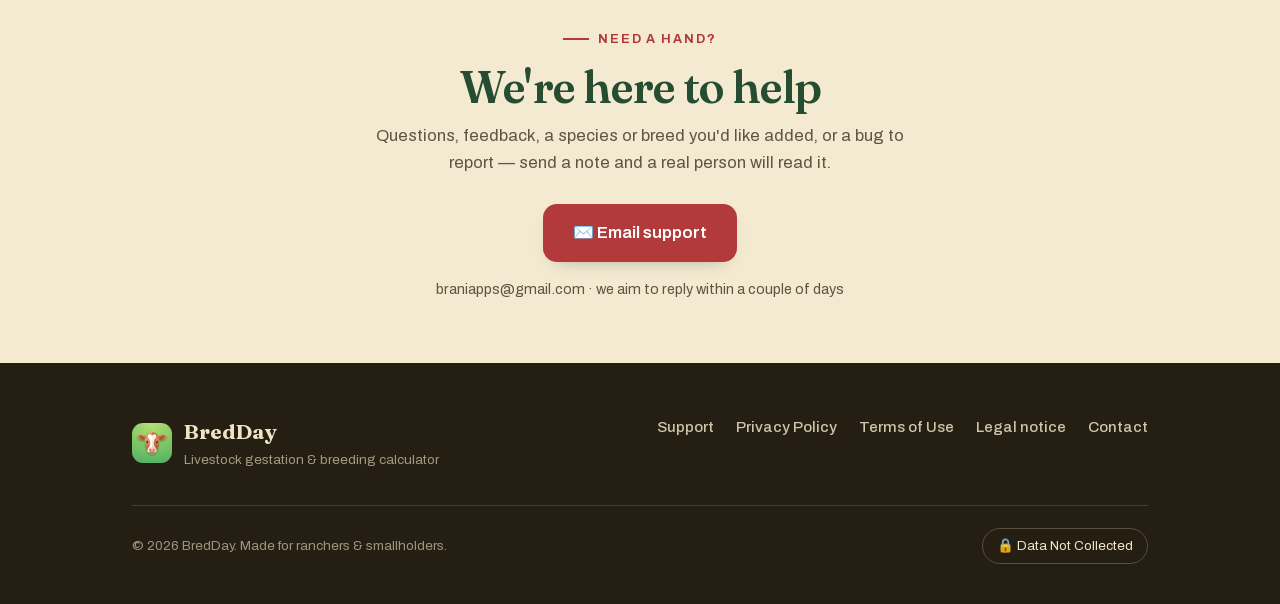
==== commit 79020105: "legal: Impressum, named data controller, EU consumer terms; self-hosted fonts Co-Authored-By: Claude" ====
--- a/index.html
+++ b/index.html
@@ -6,9 +6,7 @@
 <title>BredDay — Livestock Gestation &amp; Breeding Calculator</title>
 <meta name="description" content="BredDay is the offline gestation & breeding calculator for cattle, horses, goats, sheep, pigs, rabbits, alpacas & llamas. Due dates, checkpoints, reminders, and a countdown widget. No ads. No tracking. In English, Portuguese, Spanish, French, Italian and German.">
 <link rel="icon" href="app-icon.png">
-<link rel="preconnect" href="https://fonts.googleapis.com">
-<link rel="preconnect" href="https://fonts.gstatic.com" crossorigin>
-<link href="https://fonts.googleapis.com/css2?family=Fraunces:ital,opsz,wght@0,9..144,400..700;1,9..144,400..600&family=Archivo:wght@400;500;600;700&display=swap" rel="stylesheet">
+<link rel="stylesheet" href="fonts/fonts.css">
 <script src="site.js" defer></script>
 <style>
   :root{
@@ -387,6 +385,7 @@
             <a href="index.html">Support</a>
             <a href="privacy.html">Privacy Policy</a>
             <a href="terms.html">Terms of Use</a>
+            <a href="impressum.html">Legal notice</a>
             <a href="mailto:braniapps@gmail.com">Contact</a>
           </nav>
         </div>
@@ -531,6 +530,7 @@
             <a href="index.html">Suporte</a>
             <a href="privacy.html">Política de Privacidade</a>
             <a href="terms.html">Termos de Uso</a>
+            <a href="impressum.html">Aviso legal</a>
             <a href="mailto:braniapps@gmail.com">Contato</a>
           </nav>
         </div>
@@ -675,6 +675,7 @@
             <a href="index.html">Soporte</a>
             <a href="privacy.html">Política de Privacidad</a>
             <a href="terms.html">Términos de Uso</a>
+            <a href="impressum.html">Aviso legal</a>
             <a href="mailto:braniapps@gmail.com">Contacto</a>
           </nav>
         </div>
@@ -819,6 +820,7 @@
             <a href="index.html">Assistance</a>
             <a href="privacy.html">Politique de confidentialité</a>
             <a href="terms.html">Conditions d’utilisation</a>
+            <a href="impressum.html">Mentions légales</a>
             <a href="mailto:braniapps@gmail.com">Contact</a>
           </nav>
         </div>
@@ -963,6 +965,7 @@
             <a href="index.html">Assistenza</a>
             <a href="privacy.html">Informativa sulla privacy</a>
             <a href="terms.html">Termini di utilizzo</a>
+            <a href="impressum.html">Note legali</a>
             <a href="mailto:braniapps@gmail.com">Contatti</a>
           </nav>
         </div>
@@ -1107,6 +1110,7 @@
             <a href="index.html">Support</a>
             <a href="privacy.html">Datenschutzerklärung</a>
             <a href="terms.html">Nutzungsbedingungen</a>
+            <a href="impressum.html">Impressum</a>
             <a href="mailto:braniapps@gmail.com">Kontakt</a>
           </nav>
         </div>
--- a/fonts/fonts.css
+++ b/fonts/fonts.css
@@ -0,0 +1,130 @@
+/* Self-hosted Google Fonts (SIL Open Font License 1.1, see LICENSES.txt).
+   Served from this site so no visitor data goes to a third party. Generated by selfhost_fonts.py. */
+
+/* Archivo — latin-ext */
+@font-face {
+  font-family: 'Archivo';
+  font-style: normal;
+  font-weight: 400;
+  font-stretch: 100%;
+  font-display: swap;
+  src: url(Archivo-normal-latin-ext-c628a829.woff2) format('woff2');
+  unicode-range: U+0100-02BA, U+02BD-02C5, U+02C7-02CC, U+02CE-02D7, U+02DD-02FF, U+0304, U+0308, U+0329, U+1D00-1DBF, U+1E00-1E9F, U+1EF2-1EFF, U+2020, U+20A0-20AB, U+20AD-20C4, U+2113, U+2C60-2C7F, U+A720-A7FF;
+}
+
+/* Archivo — latin */
+@font-face {
+  font-family: 'Archivo';
+  font-style: normal;
+  font-weight: 400;
+  font-stretch: 100%;
+  font-display: swap;
+  src: url(Archivo-normal-latin-0186fb75.woff2) format('woff2');
+  unicode-range: U+0000-00FF, U+0131, U+0152-0153, U+02BB-02BC, U+02C6, U+02DA, U+02DC, U+0304, U+0308, U+0329, U+2000-206F, U+20AC, U+2122, U+2191, U+2193, U+2212, U+2215, U+FEFF, U+FFFD;
+}
+
+/* Archivo — latin-ext */
+@font-face {
+  font-family: 'Archivo';
+  font-style: normal;
+  font-weight: 500;
+  font-stretch: 100%;
+  font-display: swap;
+  src: url(Archivo-normal-latin-ext-c628a829.woff2) format('woff2');
+  unicode-range: U+0100-02BA, U+02BD-02C5, U+02C7-02CC, U+02CE-02D7, U+02DD-02FF, U+0304, U+0308, U+0329, U+1D00-1DBF, U+1E00-1E9F, U+1EF2-1EFF, U+2020, U+20A0-20AB, U+20AD-20C4, U+2113, U+2C60-2C7F, U+A720-A7FF;
+}
+
+/* Archivo — latin */
+@font-face {
+  font-family: 'Archivo';
+  font-style: normal;
+  font-weight: 500;
+  font-stretch: 100%;
+  font-display: swap;
+  src: url(Archivo-normal-latin-0186fb75.woff2) format('woff2');
+  unicode-range: U+0000-00FF, U+0131, U+0152-0153, U+02BB-02BC, U+02C6, U+02DA, U+02DC, U+0304, U+0308, U+0329, U+2000-206F, U+20AC, U+2122, U+2191, U+2193, U+2212, U+2215, U+FEFF, U+FFFD;
+}
+
+/* Archivo — latin-ext */
+@font-face {
+  font-family: 'Archivo';
+  font-style: normal;
+  font-weight: 600;
+  font-stretch: 100%;
+  font-display: swap;
+  src: url(Archivo-normal-latin-ext-c628a829.woff2) format('woff2');
+  unicode-range: U+0100-02BA, U+02BD-02C5, U+02C7-02CC, U+02CE-02D7, U+02DD-02FF, U+0304, U+0308, U+0329, U+1D00-1DBF, U+1E00-1E9F, U+1EF2-1EFF, U+2020, U+20A0-20AB, U+20AD-20C4, U+2113, U+2C60-2C7F, U+A720-A7FF;
+}
+
+/* Archivo — latin */
+@font-face {
+  font-family: 'Archivo';
+  font-style: normal;
+  font-weight: 600;
+  font-stretch: 100%;
+  font-display: swap;
+  src: url(Archivo-normal-latin-0186fb75.woff2) format('woff2');
+  unicode-range: U+0000-00FF, U+0131, U+0152-0153, U+02BB-02BC, U+02C6, U+02DA, U+02DC, U+0304, U+0308, U+0329, U+2000-206F, U+20AC, U+2122, U+2191, U+2193, U+2212, U+2215, U+FEFF, U+FFFD;
+}
+
+/* Archivo — latin-ext */
+@font-face {
+  font-family: 'Archivo';
+  font-style: normal;
+  font-weight: 700;
+  font-stretch: 100%;
+  font-display: swap;
+  src: url(Archivo-normal-latin-ext-c628a829.woff2) format('woff2');
+  unicode-range: U+0100-02BA, U+02BD-02C5, U+02C7-02CC, U+02CE-02D7, U+02DD-02FF, U+0304, U+0308, U+0329, U+1D00-1DBF, U+1E00-1E9F, U+1EF2-1EFF, U+2020, U+20A0-20AB, U+20AD-20C4, U+2113, U+2C60-2C7F, U+A720-A7FF;
+}
+
+/* Archivo — latin */
+@font-face {
+  font-family: 'Archivo';
+  font-style: normal;
+  font-weight: 700;
+  font-stretch: 100%;
+  font-display: swap;
+  src: url(Archivo-normal-latin-0186fb75.woff2) format('woff2');
+  unicode-range: U+0000-00FF, U+0131, U+0152-0153, U+02BB-02BC, U+02C6, U+02DA, U+02DC, U+0304, U+0308, U+0329, U+2000-206F, U+20AC, U+2122, U+2191, U+2193, U+2212, U+2215, U+FEFF, U+FFFD;
+}
+
+/* Fraunces — latin-ext */
+@font-face {
+  font-family: 'Fraunces';
+  font-style: italic;
+  font-weight: 400 600;
+  font-display: swap;
+  src: url(Fraunces-italic-latin-ext-ea6119fa.woff2) format('woff2');
+  unicode-range: U+0100-02BA, U+02BD-02C5, U+02C7-02CC, U+02CE-02D7, U+02DD-02FF, U+0304, U+0308, U+0329, U+1D00-1DBF, U+1E00-1E9F, U+1EF2-1EFF, U+2020, U+20A0-20AB, U+20AD-20C4, U+2113, U+2C60-2C7F, U+A720-A7FF;
+}
+
+/* Fraunces — latin */
+@font-face {
+  font-family: 'Fraunces';
+  font-style: italic;
+  font-weight: 400 600;
+  font-display: swap;
+  src: url(Fraunces-italic-latin-acb6475b.woff2) format('woff2');
+  unicode-range: U+0000-00FF, U+0131, U+0152-0153, U+02BB-02BC, U+02C6, U+02DA, U+02DC, U+0304, U+0308, U+0329, U+2000-206F, U+20AC, U+2122, U+2191, U+2193, U+2212, U+2215, U+FEFF, U+FFFD;
+}
+
+/* Fraunces — latin-ext */
+@font-face {
+  font-family: 'Fraunces';
+  font-style: normal;
+  font-weight: 400 700;
+  font-display: swap;
+  src: url(Fraunces-normal-latin-ext-ed6f8e85.woff2) format('woff2');
+  unicode-range: U+0100-02BA, U+02BD-02C5, U+02C7-02CC, U+02CE-02D7, U+02DD-02FF, U+0304, U+0308, U+0329, U+1D00-1DBF, U+1E00-1E9F, U+1EF2-1EFF, U+2020, U+20A0-20AB, U+20AD-20C4, U+2113, U+2C60-2C7F, U+A720-A7FF;
+}
+
+/* Fraunces — latin */
+@font-face {
+  font-family: 'Fraunces';
+  font-style: normal;
+  font-weight: 400 700;
+  font-display: swap;
+  src: url(Fraunces-normal-latin-9e509503.woff2) format('woff2');
+  unicode-range: U+0000-00FF, U+0131, U+0152-0153, U+02BB-02BC, U+02C6, U+02DA, U+02DC, U+0304, U+0308, U+0329, U+2000-206F, U+20AC, U+2122, U+2191, U+2193, U+2212, U+2215, U+FEFF, U+FFFD;
+}
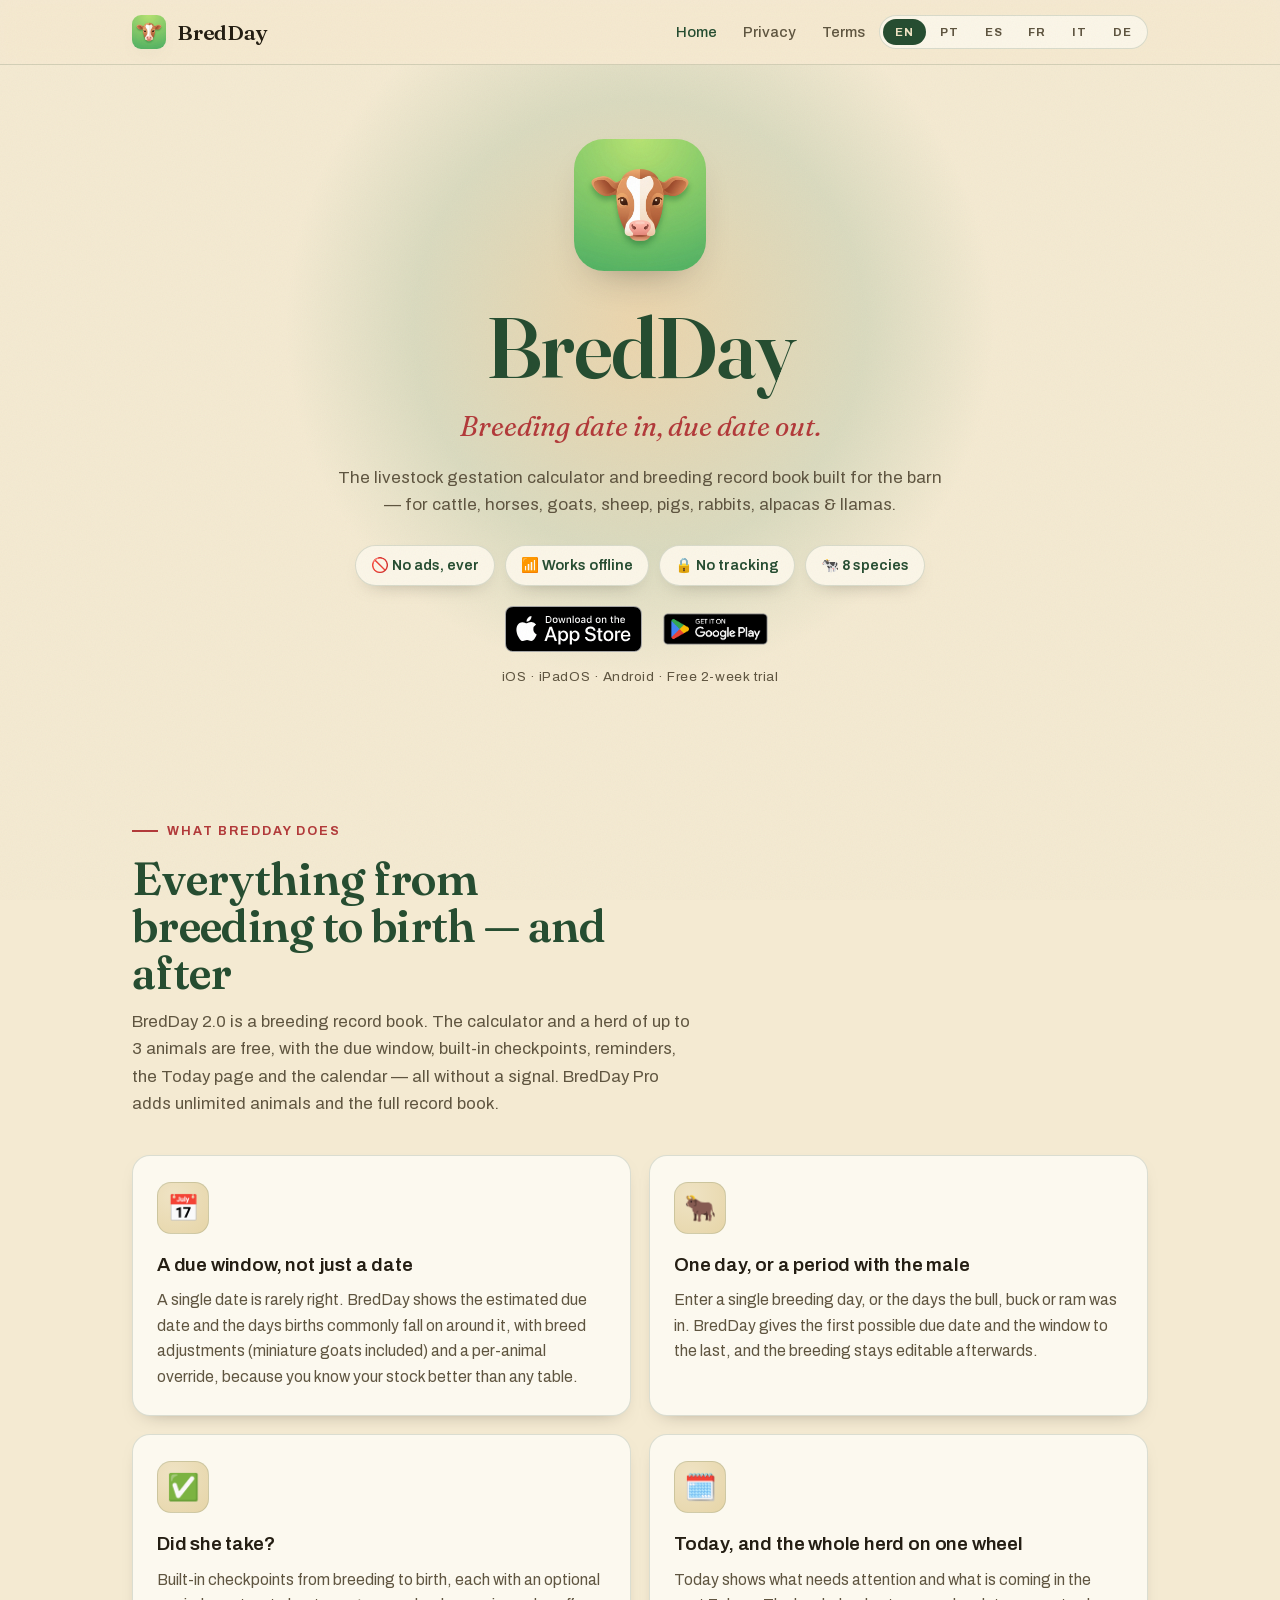
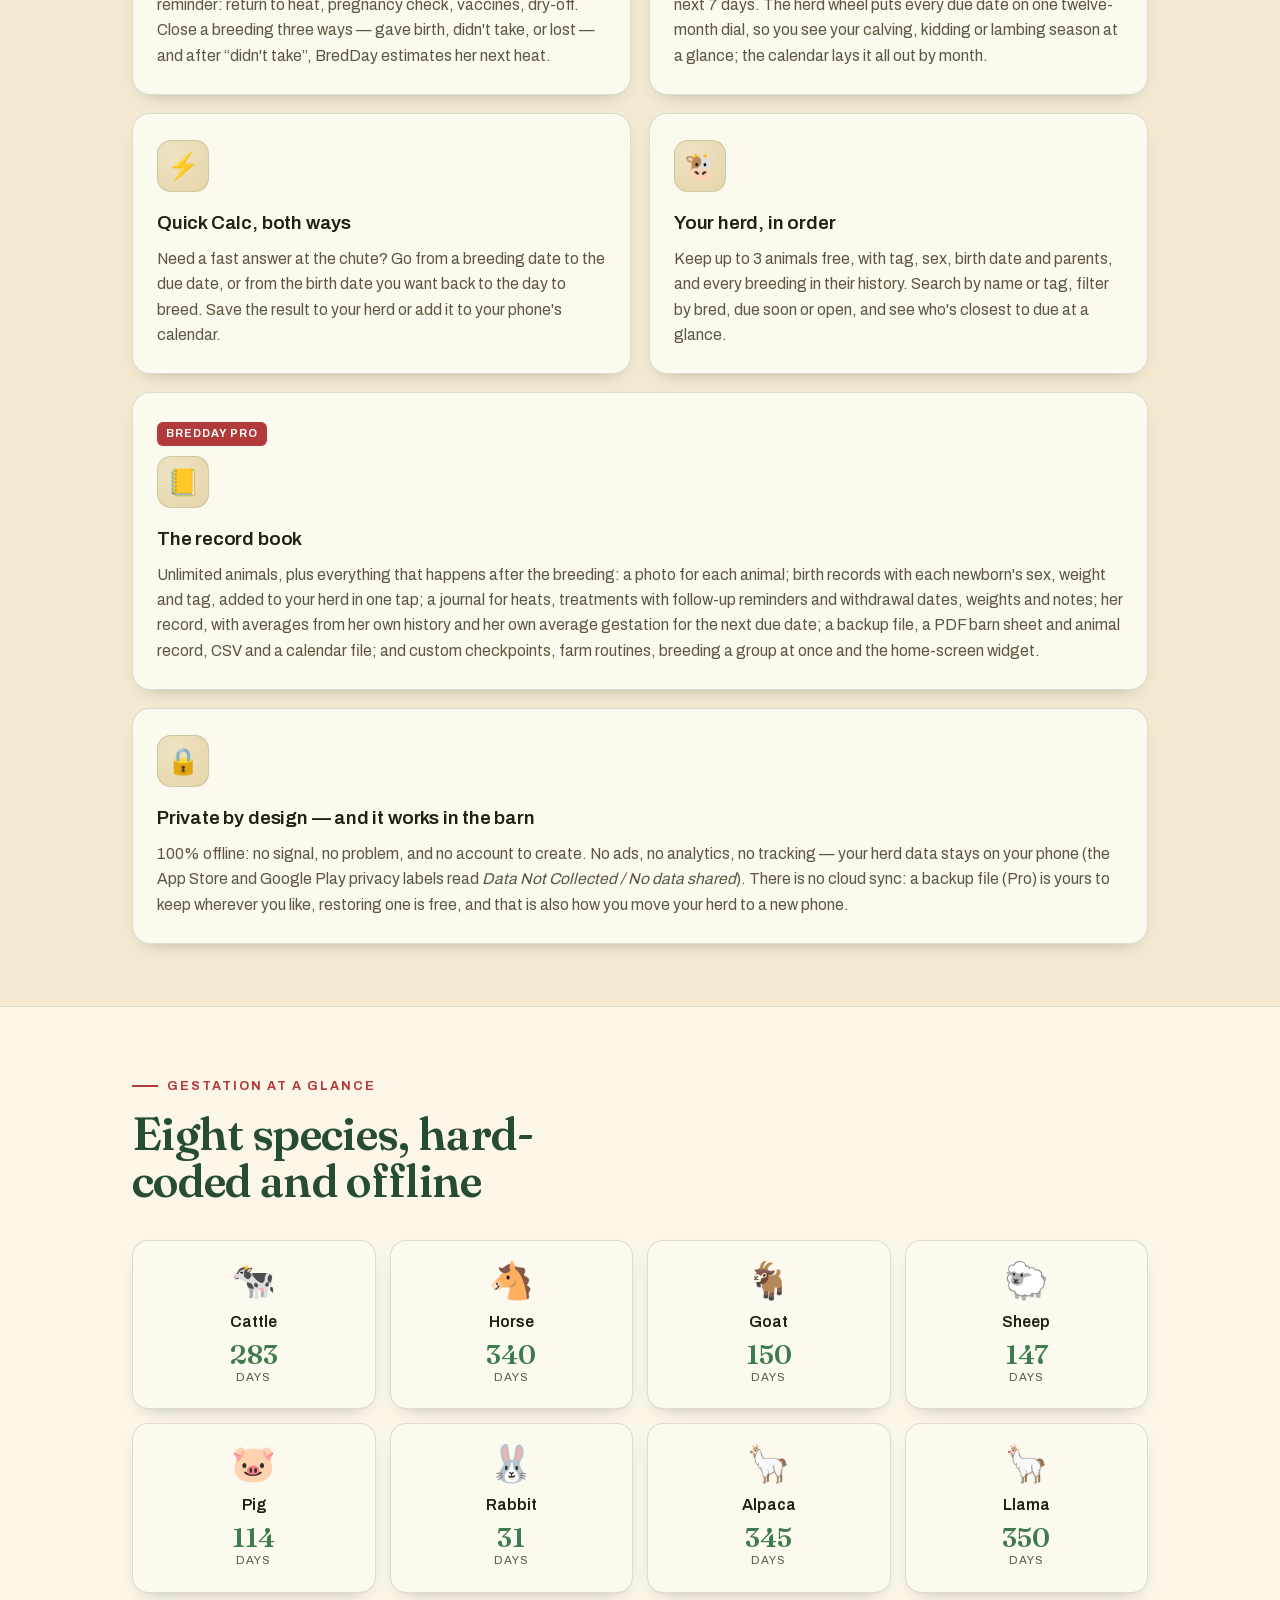
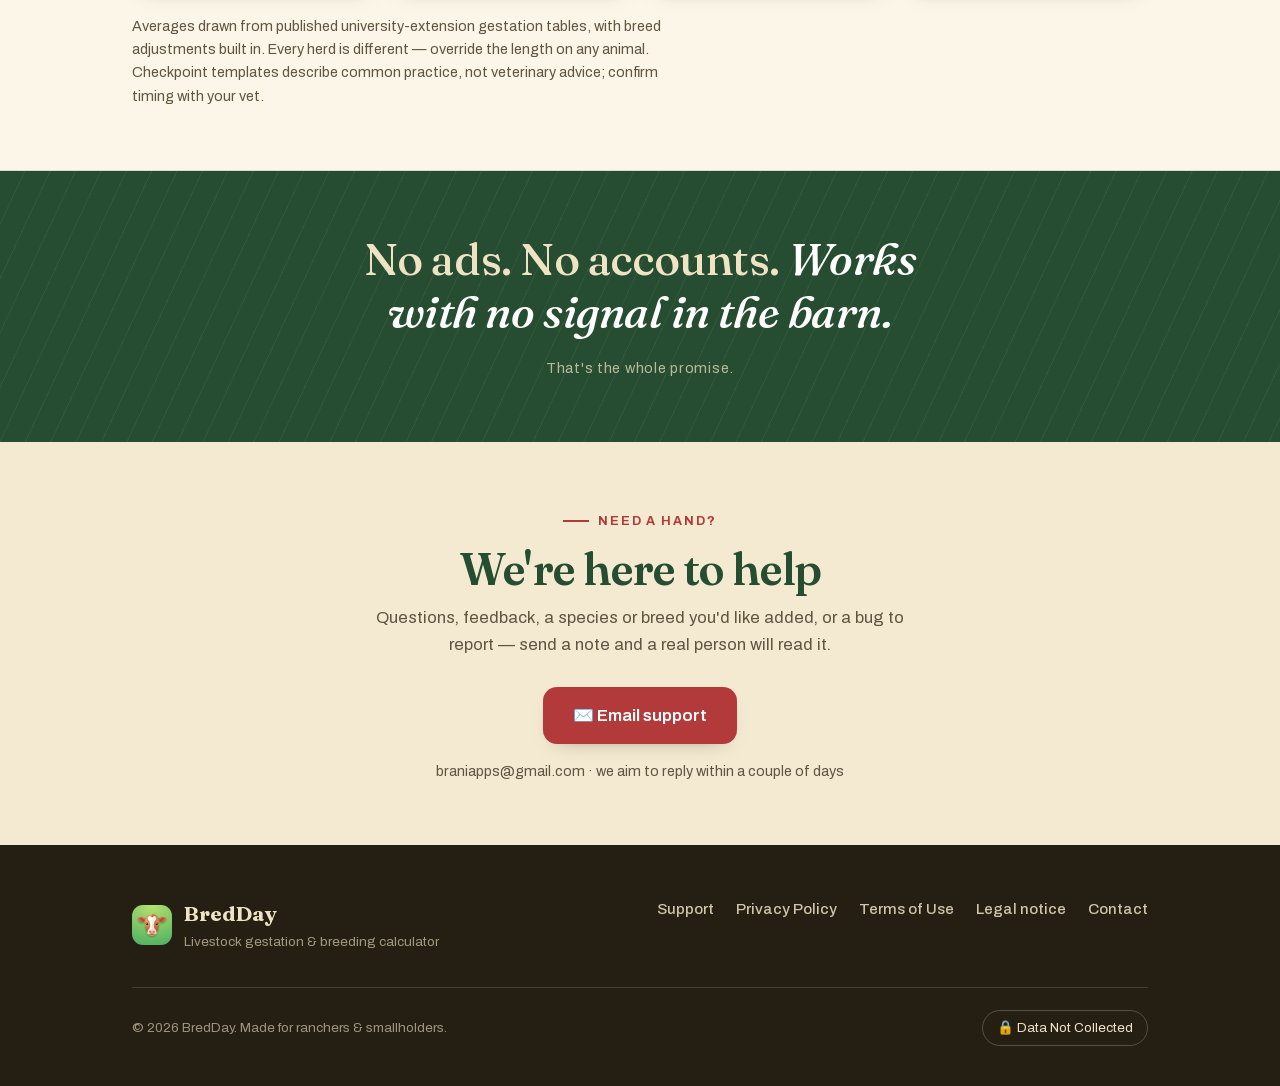
==== commit 11f4d3ac: "2.0: privacy policy (photos, exports and backups) and home page, six languages Privacy, every langua" ====
--- a/index.html
+++ b/index.html
@@ -4,7 +4,7 @@
 <meta charset="UTF-8">
 <meta name="viewport" content="width=device-width, initial-scale=1.0">
 <title>BredDay — Livestock Gestation &amp; Breeding Calculator</title>
-<meta name="description" content="BredDay is the offline gestation & breeding calculator for cattle, horses, goats, sheep, pigs, rabbits, alpacas & llamas. Due dates, checkpoints, reminders, and a countdown widget. No ads. No tracking. In English, Portuguese, Spanish, French, Italian and German.">
+<meta name="description" content="BredDay is the offline gestation calculator and breeding record book for cattle, horses, goats, sheep, pigs, rabbits, alpacas & llamas. Due windows, checkpoints, reminders, a Today page and a herd wheel; Pro adds photos, birth records, a journal and backups. No ads. No tracking. In English, Portuguese, Spanish, French, Italian and German.">
 <link rel="icon" href="app-icon.png">
 <link rel="stylesheet" href="fonts/fonts.css">
 <script src="site.js" defer></script>
@@ -264,7 +264,7 @@
         <img src="app-icon.png" alt="BredDay app icon — a cow" class="hero-icon">
         <h1 id="top">BredDay</h1>
         <p class="lede">Breeding date in, due date out.</p>
-        <p class="sub">The livestock gestation &amp; breeding calculator built for the barn — for cattle, horses, goats, sheep, pigs, rabbits, alpacas &amp; llamas.</p>
+        <p class="sub">The livestock gestation calculator and breeding record book built for the barn — for cattle, horses, goats, sheep, pigs, rabbits, alpacas &amp; llamas.</p>
         <div class="chips">
           <span class="chip">🚫 No ads, ever</span>
           <span class="chip">📶 Works offline</span>
@@ -283,51 +283,57 @@
     <section class="blk">
       <div class="wrap">
         <span class="eyebrow">What BredDay does</span>
-        <h2 class="sec-title">Everything you need from breeding to birth</h2>
-        <p class="sec-intro">One tidy app for the whole cycle — figure the due date, keep the herd, and never miss a checkpoint, all without a signal.</p>
+        <h2 class="sec-title">Everything from breeding to birth — and after</h2>
+        <p class="sec-intro">BredDay 2.0 is a breeding record book. The calculator and a herd of up to 3 animals are free, with the due window, built-in checkpoints, reminders, the Today page and the calendar — all without a signal. BredDay Pro adds unlimited animals and the full record book.</p>
 
         <div class="grid">
           <article class="feature">
             <div class="badge">📅</div>
-            <h3>Due dates you can trust</h3>
-            <p>Enter the breeding date and get the estimated due date instantly — with breed-specific gestation lengths and a per-animal override when you know your stock better than any table.</p>
+            <h3>A due window, not just a date</h3>
+            <p>A single date is rarely right. BredDay shows the estimated due date and the days births commonly fall on around it, with breed adjustments (miniature goats included) and a per-animal override, because you know your stock better than any table.</p>
+          </article>
+
+          <article class="feature">
+            <div class="badge">🐂</div>
+            <h3>One day, or a period with the male</h3>
+            <p>Enter a single breeding day, or the days the bull, buck or ram was in. BredDay gives the first possible due date and the window to the last, and the breeding stays editable afterwards.</p>
+          </article>
+
+          <article class="feature">
+            <div class="badge">✅</div>
+            <h3>Did she take?</h3>
+            <p>Built-in checkpoints from breeding to birth, each with an optional reminder: return to heat, pregnancy check, vaccines, dry-off. Close a breeding three ways — gave birth, didn't take, or lost — and after “didn't take”, BredDay estimates her next heat.</p>
+          </article>
+
+          <article class="feature">
+            <div class="badge">🗓️</div>
+            <h3>Today, and the whole herd on one wheel</h3>
+            <p>Today shows what needs attention and what is coming in the next 7 days. The herd wheel puts every due date on one twelve-month dial, so you see your calving, kidding or lambing season at a glance; the calendar lays it all out by month.</p>
+          </article>
+
+          <article class="feature">
+            <div class="badge">⚡</div>
+            <h3>Quick Calc, both ways</h3>
+            <p>Need a fast answer at the chute? Go from a breeding date to the due date, or from the birth date you want back to the day to breed. Save the result to your herd or add it to your phone's calendar.</p>
           </article>
 
           <article class="feature">
             <div class="badge">🐮</div>
-            <h3>Your whole herd, in order</h3>
-            <p>Log every animal, track breeding history and outcomes (live &amp; lost), and see who's closest to due at a glance — sorted and color-coded by how soon.</p>
-          </article>
-
-          <article class="feature">
-            <span class="tag">New</span>
-            <div class="badge">✅</div>
-            <h3>Checkpoints &amp; reminders</h3>
-            <p>Vet-informed checkpoint templates for every species — <strong>plus your own custom checkpoints</strong> to match how your farm actually runs, each with an optional local reminder.</p>
-          </article>
-
-          <article class="feature">
-            <div class="badge">🗓️</div>
-            <h3>Calendar view</h3>
-            <p>Every due date and checkpoint laid out on a month calendar, so nothing sneaks up on you mid-season.</p>
-          </article>
-
-          <article class="feature">
-            <div class="badge">📲</div>
-            <h3>Home-screen widget</h3>
-            <p>A countdown right on your home screen — “Bessie · 14d” — and the next three coming up. Glance, don't dig.</p>
-          </article>
-
-          <article class="feature">
-            <div class="badge">⚡</div>
-            <h3>Quick Calc</h3>
-            <p>Need a fast answer at the chute? Pick a species and a date — due date on the spot, nothing to save.</p>
+            <h3>Your herd, in order</h3>
+            <p>Keep up to 3 animals free, with tag, sex, birth date and parents, and every breeding in their history. Search by name or tag, filter by bred, due soon or open, and see who's closest to due at a glance.</p>
+          </article>
+
+          <article class="feature wide">
+            <span class="tag">BredDay Pro</span>
+            <div class="badge">📒</div>
+            <h3>The record book</h3>
+            <p>Unlimited animals, plus everything that happens after the breeding: a photo for each animal; birth records with each newborn's sex, weight and tag, added to your herd in one tap; a journal for heats, treatments with follow-up reminders and withdrawal dates, weights and notes; her record, with averages from her own history and her own average gestation for the next due date; a backup file, a PDF barn sheet and animal record, CSV and a calendar file; and custom checkpoints, farm routines, breeding a group at once and the home-screen widget.</p>
           </article>
 
           <article class="feature wide">
             <div class="badge">🔒</div>
             <h3>Private by design — and it works in the barn</h3>
-            <p>100% offline: no signal, no problem, and no account to create. No ads, no analytics, no tracking — your herd data never leaves your phone (the App Store and Google Play privacy labels read <em>Data Not Collected / No data shared</em>). Export the whole herd to CSV any time it needs to go elsewhere.</p>
+            <p>100% offline: no signal, no problem, and no account to create. No ads, no analytics, no tracking — your herd data stays on your phone (the App Store and Google Play privacy labels read <em>Data Not Collected / No data shared</em>). There is no cloud sync: a backup file (Pro) is yours to keep wherever you like, restoring one is free, and that is also how you move your herd to a new phone.</p>
           </article>
         </div>
       </div>
@@ -409,7 +415,7 @@
         <img src="app-icon.png" alt="Ícone do BredDay — uma vaca" class="hero-icon">
         <h1>BredDay</h1>
         <p class="lede">Data da cobertura entra, previsão de parto sai.</p>
-        <p class="sub">A calculadora de gestação e manejo reprodutivo feita para o campo — bovinos, equinos, caprinos, ovinos, suínos, coelhos, alpacas e lhamas.</p>
+        <p class="sub">A calculadora de gestação e a caderneta de campo do rebanho num app só, feito para o curral — bovinos, equinos, caprinos, ovinos, suínos, coelhos, alpacas e lhamas.</p>
         <div class="chips">
           <span class="chip">🚫 Sem anúncios, nunca</span>
           <span class="chip">📶 Funciona offline</span>
@@ -428,51 +434,57 @@
     <section class="blk">
       <div class="wrap">
         <span class="eyebrow">O que o BredDay faz</span>
-        <h2 class="sec-title">Tudo o que você precisa, da cobertura ao parto</h2>
-        <p class="sec-intro">Um único app organizado para o ciclo inteiro — calcule a previsão de parto, mantenha o rebanho em dia e não perca nenhuma etapa de manejo, tudo sem sinal.</p>
+        <h2 class="sec-title">Tudo, da cobertura ao parto — e depois</h2>
+        <p class="sec-intro">O BredDay 2.0 é a caderneta de campo do rebanho. A calculadora e um rebanho de até 3 animais são grátis, com janela de parto, etapas de manejo, lembretes, a página Hoje e o calendário — tudo sem sinal. O BredDay Pro acrescenta animais ilimitados e a caderneta de campo completa.</p>
 
         <div class="grid">
           <article class="feature">
             <div class="badge">📅</div>
-            <h3>Previsões de parto confiáveis</h3>
-            <p>Informe a data da cobertura e veja na hora a previsão de parto — com durações de gestação por raça e valor próprio por animal, para quando você conhece o seu plantel melhor do que qualquer tabela.</p>
+            <h3>Uma janela de parto, não só uma data</h3>
+            <p>Uma data só raramente acerta. O BredDay mostra a previsão de parto e os dias em que os partos costumam acontecer, antes e depois dela, com ajuste por raça (inclusive cabras miniatura) e duração da gestação ajustável por animal, porque quem conhece o plantel é você.</p>
+          </article>
+
+          <article class="feature">
+            <div class="badge">🐂</div>
+            <h3>Um dia ou um período com o macho</h3>
+            <p>Informe um único dia de cobertura ou os dias entre a entrada e a saída do touro, do bode ou do carneiro. O BredDay mostra a primeira previsão de parto possível e a janela de parto até a última, e a cobertura continua editável depois.</p>
+          </article>
+
+          <article class="feature">
+            <div class="badge">✅</div>
+            <h3>Ela emprenhou?</h3>
+            <p>Etapas de manejo prontas, da cobertura ao parto, cada uma com lembrete opcional: retorno ao cio, diagnóstico de gestação, vacinas, secagem. Encerre uma cobertura de três formas — “Pariu”, “Não emprenhou” ou “Perdeu a gestação” — e, depois de “Não emprenhou”, o BredDay estima o próximo cio dela.</p>
+          </article>
+
+          <article class="feature">
+            <div class="badge">🗓️</div>
+            <h3>A página Hoje e o rebanho inteiro num só disco</h3>
+            <p>A página Hoje mostra o que precisa de atenção e o que vem nos próximos 7 dias. O disco de gestação põe todas as previsões de parto num círculo de doze meses, para você ver a estação de parição do rebanho num relance; o calendário mostra tudo mês a mês.</p>
+          </article>
+
+          <article class="feature">
+            <div class="badge">⚡</div>
+            <h3>Cálculo rápido, nos dois sentidos</h3>
+            <p>Precisa de resposta rápida no tronco de contenção? Vá da data da cobertura à previsão de parto, ou da data desejada para o parto à data estimada da cobertura. Salve o resultado no seu rebanho ou adicione ao calendário do celular.</p>
           </article>
 
           <article class="feature">
             <div class="badge">🐮</div>
             <h3>Seu rebanho inteiro, em ordem</h3>
-            <p>Cadastre cada animal, acompanhe o histórico de coberturas e os resultados (nascidos vivos e perdas) e veja num relance quem está mais perto de parir — em ordem e com cores por proximidade.</p>
-          </article>
-
-          <article class="feature">
-            <span class="tag">Novo</span>
-            <div class="badge">✅</div>
-            <h3>Etapas de manejo e lembretes</h3>
-            <p>Modelos de etapas de manejo baseados em prática veterinária para cada espécie — <strong>e mais as etapas que você mesmo criar</strong>, do jeito que a sua fazenda funciona, cada uma com lembrete local opcional.</p>
-          </article>
-
-          <article class="feature">
-            <div class="badge">🗓️</div>
-            <h3>Visão de calendário</h3>
-            <p>Todos os partos previstos e as etapas de manejo num calendário mensal, para nada pegar você de surpresa no meio da estação.</p>
-          </article>
-
-          <article class="feature">
-            <div class="badge">📲</div>
-            <h3>Widget na tela de início</h3>
-            <p>A contagem regressiva direto na tela de início — “Mimosa · 14d” — e as três próximas na fila. Um relance basta.</p>
-          </article>
-
-          <article class="feature">
-            <div class="badge">⚡</div>
-            <h3>Cálculo rápido</h3>
-            <p>Precisa de resposta rápida no tronco de contenção? Escolha a espécie e a data — previsão de parto na hora, nada para salvar.</p>
+            <p>Até 3 animais grátis, com brinco, sexo, data de nascimento e pais, e todo o histórico de coberturas. Busque por nome ou brinco, filtre as cobertas, as de parto próximo ou as vazias, e veja num relance quem está mais perto de parir.</p>
+          </article>
+
+          <article class="feature wide">
+            <span class="tag">BredDay Pro</span>
+            <div class="badge">📒</div>
+            <h3>A caderneta de campo</h3>
+            <p>Animais ilimitados e tudo o que vem depois da cobertura: uma foto de cada animal; o registro de cada cria (sexo, peso ao nascer e brinco), que entra no seu rebanho com um toque; um diário de cios, tratamentos com lembrete de reforço e prazo de carência, pesos e observações; o desempenho reprodutivo, com as médias do próprio histórico de cada fêmea e a gestação média dela para prever o próximo parto; arquivo de backup, ficha do rebanho e ficha do animal em PDF, CSV e arquivo de calendário; e ainda etapas personalizadas e rotinas da fazenda, cobertura em lote e o widget da tela de início.</p>
           </article>
 
           <article class="feature wide">
             <div class="badge">🔒</div>
             <h3>Privado por natureza — e funciona no curral</h3>
-            <p>100% offline: sem sinal, sem problema — e sem conta para criar. Sem anúncios, sem análises, sem rastreamento: os dados do seu rebanho nunca saem do seu celular (os selos na App Store e no Google Play indicam <em>Dados não coletados / Nenhum dado compartilhado</em>). Exporte o rebanho inteiro em CSV sempre que ele precisar ir para outro lugar.</p>
+            <p>100% offline: sem sinal, sem problema — e sem conta para criar. Sem anúncios, sem análises, sem rastreamento: os dados do seu rebanho ficam no seu celular (os selos na App Store e no Google Play indicam <em>Dados não coletados / Nenhum dado compartilhado</em>). Não há sincronização na nuvem: o arquivo de backup (Pro) é seu, para guardar onde quiser, restaurar um backup é grátis, e é assim que você leva o rebanho para um celular novo.</p>
           </article>
         </div>
       </div>
@@ -554,7 +566,7 @@
         <img src="app-icon.png" alt="Ícono de BredDay — una vaca" class="hero-icon">
         <h1>BredDay</h1>
         <p class="lede">Anota la fecha de monta, obtén la fecha de parto.</p>
-        <p class="sub">La calculadora de gestación y reproducción hecha para el corral — bovinos, equinos, caprinos, ovinos, porcinos, conejos, alpacas y llamas.</p>
+        <p class="sub">La calculadora de gestación y la libreta de registros hecha para el corral — bovinos, equinos, caprinos, ovinos, porcinos, conejos, alpacas y llamas.</p>
         <div class="chips">
           <span class="chip">🚫 Sin anuncios, nunca</span>
           <span class="chip">📶 Funciona sin conexión</span>
@@ -573,51 +585,57 @@
     <section class="blk">
       <div class="wrap">
         <span class="eyebrow">Qué hace BredDay</span>
-        <h2 class="sec-title">Todo lo que necesitas, de la monta al parto</h2>
-        <p class="sec-intro">Una sola app ordenada para todo el ciclo: calcula la fecha probable de parto, lleva el hato al día y no se te pasa ninguna revisión, todo sin señal.</p>
+        <h2 class="sec-title">Todo, de la monta al parto — y después</h2>
+        <p class="sec-intro">BredDay 2.0 es una libreta de registros. La calculadora y un hato de hasta 3 animales son gratis, con ventana de parto, etapas integradas, recordatorios, la página Hoy y el calendario, todo sin señal. BredDay Pro agrega animales sin límite y la libreta de registros completa.</p>
 
         <div class="grid">
           <article class="feature">
             <div class="badge">📅</div>
-            <h3>Fechas de parto confiables</h3>
-            <p>Anota la fecha de monta y obtén al instante la fecha probable de parto — con duraciones de gestación por raza y un valor propio por animal, para cuando conoces tu ganado mejor que cualquier tabla.</p>
+            <h3>Una ventana de parto, no solo una fecha</h3>
+            <p>Una sola fecha rara vez acierta. BredDay muestra la fecha probable de parto y los días a su alrededor en que suelen caer los partos, con ajustes por raza (cabras miniatura incluidas) y los días que tú fijes para cada animal: tú conoces tu ganado mejor que cualquier tabla.</p>
+          </article>
+
+          <article class="feature">
+            <div class="badge">🐂</div>
+            <h3>Un día, o un periodo con el macho</h3>
+            <p>Anota un solo día de monta, o la entrada y la salida del toro, el chivo o el carnero. BredDay te da la primera fecha probable de parto y la ventana hasta la última, y la monta se puede editar después.</p>
+          </article>
+
+          <article class="feature">
+            <div class="badge">✅</div>
+            <h3>¿Quedó preñada?</h3>
+            <p>Etapas integradas de la monta al parto, cada una con recordatorio opcional: retorno al celo, diagnóstico de preñez, vacunas, secado. Cierra una monta de tres formas — “Parió”, “No quedó preñada” o “Perdió la preñez” — y, si no quedó preñada, BredDay estima su próximo celo.</p>
+          </article>
+
+          <article class="feature">
+            <div class="badge">🗓️</div>
+            <h3>Hoy, y todo el hato en una rueda</h3>
+            <p>La página Hoy muestra lo que requiere atención y lo que viene en los próximos 7 días. La rueda pone todas las fechas de parto en un círculo de doce meses: tu temporada de partos de un vistazo. El calendario lo muestra todo mes a mes.</p>
+          </article>
+
+          <article class="feature">
+            <div class="badge">⚡</div>
+            <h3>Cálculo rápido, de ida y vuelta</h3>
+            <p>¿Necesitas la respuesta al momento, junto a la manga? Ve de la monta a la fecha probable de parto, o al revés: del parto que quieres a la fecha límite de monta. Guarda el resultado en tu hato o agrégalo al calendario de tu teléfono.</p>
           </article>
 
           <article class="feature">
             <div class="badge">🐮</div>
             <h3>Tu hato, ordenado</h3>
-            <p>Registra cada animal, lleva el historial de montas y los resultados (crías vivas y perdidas), y ve de un vistazo cuál está más cerca de parir — en orden y con colores según qué tan pronto.</p>
-          </article>
-
-          <article class="feature">
-            <span class="tag">Nuevo</span>
-            <div class="badge">✅</div>
-            <h3>Revisiones y recordatorios</h3>
-            <p>Plantillas de revisiones basadas en práctica veterinaria para cada especie — <strong>más las revisiones que tú agregues</strong>, como de verdad funciona tu rancho, cada una con recordatorio local opcional.</p>
-          </article>
-
-          <article class="feature">
-            <div class="badge">🗓️</div>
-            <h3>Vista de calendario</h3>
-            <p>Cada fecha de parto y cada revisión en un calendario mensual, para que nada te tome por sorpresa a mitad de temporada.</p>
-          </article>
-
-          <article class="feature">
-            <div class="badge">📲</div>
-            <h3>Widget en la pantalla de inicio</h3>
-            <p>La cuenta regresiva en tu pantalla de inicio — “Lucera · 14d” — y las tres siguientes en camino. Un vistazo basta.</p>
-          </article>
-
-          <article class="feature">
-            <div class="badge">⚡</div>
-            <h3>Cálculo rápido</h3>
-            <p>¿Necesitas la respuesta al momento, junto a la manga? Elige especie y fecha — la fecha de parto al instante, sin guardar nada.</p>
+            <p>Hasta 3 animales gratis, con arete, sexo, fecha de nacimiento y padres, y todo su historial de montas. Busca por nombre o arete, filtra las montadas, las que están por parir o las vacías, y ve de un vistazo cuál está más cerca de parir.</p>
+          </article>
+
+          <article class="feature wide">
+            <span class="tag">BredDay Pro</span>
+            <div class="badge">📒</div>
+            <h3>La libreta de registros</h3>
+            <p>Animales sin límite y todo lo que viene después de la monta: una foto de cada animal; el registro de cada cría (sexo, peso y arete), que se agrega a tu hato con un toque; un diario de celos, tratamientos con recordatorio de seguimiento y fin del retiro, pesajes y notas; “Sus números”, con los promedios de su propio historial y su gestación promedio para la próxima fecha de parto; archivo de respaldo, Hoja del hato y Ficha del animal en PDF, CSV y archivo de calendario; y además etapas personalizadas y rutinas del rancho, monta en grupo y el widget de la pantalla de inicio.</p>
           </article>
 
           <article class="feature wide">
             <div class="badge">🔒</div>
             <h3>Privada por diseño — y funciona en el corral</h3>
-            <p>100% sin conexión: sin señal, sin problema — y sin cuenta que crear. Sin anuncios, sin analíticas, sin rastreo: los datos de tu hato nunca salen de tu teléfono (las etiquetas en el App Store y Google Play indican <em>No se recopilan datos / No se comparten datos</em>). Exporta el hato completo a CSV cuando tus datos tengan que ir a otro lado.</p>
+            <p>100% sin conexión: sin señal, sin problema — y sin cuenta que crear. Sin anuncios, sin analíticas, sin rastreo: los datos de tu hato se quedan en tu teléfono (las etiquetas en el App Store y Google Play indican <em>No se recopilan datos / No se comparten datos</em>). No hay sincronización en la nube: el archivo de respaldo (Pro) lo guardas donde quieras, restaurarlo es gratis, y así también pasas tu hato a un teléfono nuevo.</p>
           </article>
         </div>
       </div>
@@ -638,7 +656,7 @@
           <div class="beast"><span class="em">🦙</span><div class="nm">Alpacas</div><div class="dy">345</div><div class="un">días</div></div>
           <div class="beast"><span class="em">🦙</span><div class="nm">Llamas</div><div class="dy">350</div><div class="un">días</div></div>
         </div>
-        <p class="note">Promedios tomados de tablas de gestación publicadas por servicios de extensión universitaria, con ajustes por raza incluidos. Cada hato es distinto — ajusta la duración en cualquier animal. Las plantillas de revisiones describen la práctica común, no asesoría veterinaria; confirma los tiempos con tu veterinario.</p>
+        <p class="note">Promedios tomados de tablas de gestación publicadas por servicios de extensión universitaria, con ajustes por raza incluidos. Cada hato es distinto — ajusta la duración en cualquier animal. Las plantillas de etapas describen la práctica común, no asesoría veterinaria; confirma los tiempos con tu veterinario.</p>
       </div>
     </section>
 
@@ -673,8 +691,8 @@
           </div>
           <nav class="foot-links">
             <a href="index.html">Soporte</a>
-            <a href="privacy.html">Política de Privacidad</a>
-            <a href="terms.html">Términos de Uso</a>
+            <a href="privacy.html">Política de privacidad</a>
+            <a href="terms.html">Términos de uso</a>
             <a href="impressum.html">Aviso legal</a>
             <a href="mailto:braniapps@gmail.com">Contacto</a>
           </nav>
@@ -699,7 +717,7 @@
         <img src="app-icon.png" alt="Icône de l’app BredDay — une vache" class="hero-icon">
         <h1>BredDay</h1>
         <p class="lede">Entrez la date de saillie, obtenez la date de mise bas.</p>
-        <p class="sub">Le calculateur de gestation et de reproduction conçu pour le terrain — bovins, équins, caprins, ovins, porcins, lapins, alpagas et lamas.</p>
+        <p class="sub">Le calculateur de gestation et le carnet d’élevage conçus pour le terrain — bovins, équins, caprins, ovins, porcins, lapins, alpagas et lamas.</p>
         <div class="chips">
           <span class="chip">🚫 Jamais de publicité</span>
           <span class="chip">📶 Fonctionne hors ligne</span>
@@ -718,51 +736,57 @@
     <section class="blk">
       <div class="wrap">
         <span class="eyebrow">Ce que fait BredDay</span>
-        <h2 class="sec-title">Tout ce qu’il vous faut, de la saillie à la mise bas</h2>
-        <p class="sec-intro">Une seule app bien rangée pour tout le cycle — calculez la date de mise bas, tenez votre troupeau à jour et ne manquez aucune étape, le tout sans réseau.</p>
+        <h2 class="sec-title">Tout, de la saillie à la mise bas — et après</h2>
+        <p class="sec-intro">Avec la version 2.0, BredDay devient un carnet d’élevage. Le Calcul rapide et un troupeau de 3 animaux maximum sont gratuits, avec fenêtre de mise bas, étapes de suivi, rappels, page « Aujourd’hui » et calendrier — le tout sans réseau. BredDay Pro ajoute les animaux illimités et tout le carnet d’élevage.</p>
 
         <div class="grid">
           <article class="feature">
             <div class="badge">📅</div>
-            <h3>Des dates de mise bas fiables</h3>
-            <p>Saisissez la date de saillie et obtenez aussitôt la date de mise bas prévue — avec des durées de gestation propres à chaque race, et une durée personnalisable par animal quand vous connaissez vos bêtes mieux que n’importe quel tableau.</p>
+            <h3>Plus qu’une date, une fenêtre</h3>
+            <p>Une date unique tombe rarement juste. BredDay affiche la date de mise bas prévue et les jours où les mises bas surviennent le plus souvent, avec des durées de gestation ajustées selon la race (chèvres naines comprises) et modifiables pour chaque animal : vous connaissez vos bêtes mieux que n’importe quel tableau.</p>
+          </article>
+
+          <article class="feature">
+            <div class="badge">🐂</div>
+            <h3>Un seul jour ou une période avec le mâle</h3>
+            <p>Saisissez un jour de saillie, ou la période avec le taureau, le bouc ou le bélier, de son introduction à son retrait. BredDay donne le premier terme possible et la fenêtre jusqu’au dernier, et la saillie reste modifiable ensuite.</p>
+          </article>
+
+          <article class="feature">
+            <div class="badge">✅</div>
+            <h3>A-t-elle retenu ?</h3>
+            <p>Des étapes de suivi intégrées, de la saillie à la mise bas, chacune avec un rappel facultatif : retour en chaleurs, diagnostic de gestation, vaccins, tarissement. Trois issues possibles — « A mis bas », « N’a pas retenu » ou « Gestation perdue » — et, si elle n’a pas retenu, BredDay estime ses prochaines chaleurs.</p>
+          </article>
+
+          <article class="feature">
+            <div class="badge">🗓️</div>
+            <h3>La page Aujourd’hui et la roue du troupeau</h3>
+            <p>« Aujourd’hui » montre ce qui est à surveiller et ce qui arrive dans les 7 jours. La roue place chaque mise bas prévue sur un cadran de douze mois : toute la saison de vêlage, de chevrotage ou d’agnelage d’un coup d’œil. Le calendrier, lui, présente tout mois par mois.</p>
+          </article>
+
+          <article class="feature">
+            <div class="badge">⚡</div>
+            <h3>Calcul rapide, dans les deux sens</h3>
+            <p>Besoin d’une réponse rapide au couloir de contention ? Allez de la saillie à la mise bas, ou de la mise bas souhaitée à la saillie à prévoir. Enregistrez le résultat dans le troupeau ou dans le calendrier du téléphone.</p>
           </article>
 
           <article class="feature">
             <div class="badge">🐮</div>
             <h3>Tout votre troupeau, en ordre</h3>
-            <p>Enregistrez chaque animal, suivez l’historique des saillies et leurs issues (nés vivants et perdus), et repérez d’un coup d’œil les bêtes les plus proches du terme — triées par échéance, avec un code couleur.</p>
-          </article>
-
-          <article class="feature">
-            <span class="tag">Nouveau</span>
-            <div class="badge">✅</div>
-            <h3>Étapes de suivi et rappels</h3>
-            <p>Des modèles d’étapes de suivi fondés sur la pratique vétérinaire pour chaque espèce — <strong>et vos propres étapes personnalisées</strong>, adaptées à la façon dont votre élevage fonctionne vraiment, chacune avec un rappel local facultatif.</p>
-          </article>
-
-          <article class="feature">
-            <div class="badge">🗓️</div>
-            <h3>Vue calendrier</h3>
-            <p>Chaque mise bas prévue et chaque étape sur un calendrier mensuel, pour ne jamais être pris de court en pleine saison.</p>
-          </article>
-
-          <article class="feature">
-            <div class="badge">📲</div>
-            <h3>Widget pour l’écran d’accueil</h3>
-            <p>Un compte à rebours directement sur votre écran d’accueil — « Marguerite · 14j » — et les trois prochaines échéances. Un coup d’œil suffit.</p>
-          </article>
-
-          <article class="feature">
-            <div class="badge">⚡</div>
-            <h3>Calcul rapide</h3>
-            <p>Besoin d’une réponse rapide au couloir de contention ? Choisissez une espèce et une date — la date de mise bas sur-le-champ, rien à enregistrer.</p>
+            <p>Jusqu’à 3 animaux gratuits, avec boucle, sexe, date de naissance et parents, et tout l’historique des saillies. Cherchez par nom ou par boucle, filtrez les bêtes saillies, à terme proche ou vides, et repérez d’un coup d’œil les plus proches du terme.</p>
+          </article>
+
+          <article class="feature wide">
+            <span class="tag">BredDay Pro</span>
+            <div class="badge">📒</div>
+            <h3>Le carnet d’élevage</h3>
+            <p>Les animaux illimités et tout ce qui suit la saillie : une photo par animal ; des fiches de naissance avec le sexe, le poids et la boucle de chaque nouveau-né, ajouté au troupeau d’une touche ; un journal des chaleurs, des traitements (rappel de suivi, délai d’attente), des poids et des notes ; le bilan de chaque femelle, avec ses moyennes, dont sa gestation moyenne pour la prochaine mise bas ; la sauvegarde, la fiche d’étable et la fiche de l’animal en PDF, l’export CSV et le fichier calendrier ; et aussi les étapes personnalisées et routines d’élevage, la saillie groupée et le widget d’écran d’accueil.</p>
           </article>
 
           <article class="feature wide">
             <div class="badge">🔒</div>
             <h3>Confidentiel dès la conception — et ça fonctionne à l’étable</h3>
-            <p>100 % hors ligne : pas de réseau, pas de problème — et aucun compte à créer. Pas de publicité, pas d’analyse, pas de suivi : les données de votre troupeau ne quittent jamais votre téléphone (les étiquettes de confidentialité de l’App Store et de Google Play indiquent <em>Données non collectées / Aucune donnée partagée</em>). Exportez tout le troupeau en CSV dès que vos données doivent aller ailleurs.</p>
+            <p>100 % hors ligne : pas de réseau, pas de problème — et aucun compte à créer. Pas de publicité, pas d’analyse, pas de pistage : les données de votre troupeau restent sur votre téléphone (les étiquettes de confidentialité de l’App Store et de Google Play indiquent <em>Données non collectées / Aucune donnée partagée</em>). Pas de synchronisation dans le cloud : votre sauvegarde (Pro) se range où vous voulez, la restaurer est gratuit, et c’est ainsi que vous transférez votre troupeau sur un nouveau téléphone.</p>
           </article>
         </div>
       </div>
@@ -844,7 +868,7 @@
         <img src="app-icon.png" alt="Icona di BredDay — una mucca" class="hero-icon">
         <h1>BredDay</h1>
         <p class="lede">Inserisci la data della monta, ottieni la data del parto.</p>
-        <p class="sub">Il calcolatore di gestazione e riproduzione del bestiame pensato per la stalla — per bovini, equini, caprini, ovini, suini, conigli, alpaca e lama.</p>
+        <p class="sub">Il calcolatore di gestazione e il quaderno di stalla pensati per chi alleva — per bovini, equini, caprini, ovini, suini, conigli, alpaca e lama.</p>
         <div class="chips">
           <span class="chip">🚫 Niente pubblicità, mai</span>
           <span class="chip">📶 Funziona offline</span>
@@ -863,51 +887,57 @@
     <section class="blk">
       <div class="wrap">
         <span class="eyebrow">Cosa fa BredDay</span>
-        <h2 class="sec-title">Tutto ciò che ti serve, dalla monta al parto</h2>
-        <p class="sec-intro">Un’unica app ordinata per tutto il ciclo — calcola la data presunta del parto, tieni in ordine il bestiame e non perdere mai una tappa, il tutto senza segnale.</p>
+        <h2 class="sec-title">Tutto, dalla monta al parto — e dopo</h2>
+        <p class="sec-intro">Con la 2.0, BredDay diventa anche un quaderno di stalla. Il Calcolo rapido e fino a 3 animali sono gratis, con finestra del parto, tappe predefinite, promemoria, pagina Oggi e calendario — il tutto senza segnale. BredDay Pro aggiunge animali illimitati e il quaderno di stalla completo.</p>
 
         <div class="grid">
           <article class="feature">
             <div class="badge">📅</div>
-            <h3>Date del parto affidabili</h3>
-            <p>Inserisci la data della monta e ottieni subito la data presunta del parto — con durate della gestazione specifiche per razza e un valore personalizzabile per ogni animale, per quando conosci i tuoi capi meglio di qualsiasi tabella.</p>
+            <h3>Una finestra del parto, non solo una data</h3>
+            <p>Una sola data è raramente quella giusta. BredDay mostra la data presunta del parto e i giorni attorno in cui il parto è più probabile, con correzioni per razza (capre nane comprese) e durata modificabile per ogni animale, perché i tuoi animali li conosci tu.</p>
+          </article>
+
+          <article class="feature">
+            <div class="badge">🐂</div>
+            <h3>Un giorno o un periodo con il maschio</h3>
+            <p>Inserisci un solo giorno di monta o i giorni in cui il toro, il becco o l’ariete è stato con le femmine: BredDay ti dà la prima data possibile del parto e la finestra fino all’ultima, e la monta resta modificabile anche dopo.</p>
+          </article>
+
+          <article class="feature">
+            <div class="badge">✅</div>
+            <h3>È rimasta gravida?</h3>
+            <p>Tappe predefinite dalla monta al parto, ognuna con un promemoria facoltativo: ritorno in calore, diagnosi di gravidanza, vaccini, messa in asciutta. Tre modi per chiudere una monta — “Ha partorito”, “Rimasta vuota” o “Gravidanza persa” — e, dopo “Rimasta vuota”, BredDay stima il prossimo calore.</p>
+          </article>
+
+          <article class="feature">
+            <div class="badge">🗓️</div>
+            <h3>Oggi, e tutto il bestiame su una ruota</h3>
+            <p>La pagina Oggi mostra cosa richiede attenzione e cosa arriva nei prossimi 7 giorni. La ruota mette ogni parto previsto su un quadrante di dodici mesi: vedi a colpo d’occhio tutta la stagione dei parti. Il calendario mostra tutto mese per mese.</p>
+          </article>
+
+          <article class="feature">
+            <div class="badge">⚡</div>
+            <h3>Calcolo rapido, avanti e a ritroso</h3>
+            <p>Ti serve una risposta al volo, lì alla gabbia di contenimento? Vai dalla monta al parto previsto, oppure a ritroso: dal giorno in cui vuoi il parto al giorno della monta. Salva il risultato nel tuo bestiame o aggiungilo al calendario del telefono.</p>
           </article>
 
           <article class="feature">
             <div class="badge">🐮</div>
             <h3>Tutto il bestiame, in ordine</h3>
-            <p>Registra ogni animale, segui lo storico delle monte e gli esiti (nati vivi e persi) e vedi a colpo d’occhio chi è più vicino al parto — in ordine e con colori in base a quanto manca.</p>
-          </article>
-
-          <article class="feature">
-            <span class="tag">Novità</span>
-            <div class="badge">✅</div>
-            <h3>Tappe e promemoria</h3>
-            <p>Modelli di tappe basati sulla pratica veterinaria per ogni specie — <strong>più le tue tappe personalizzate</strong>, su misura per come funziona davvero la tua azienda, ognuna con un promemoria locale facoltativo.</p>
-          </article>
-
-          <article class="feature">
-            <div class="badge">🗓️</div>
-            <h3>Vista calendario</h3>
-            <p>Ogni parto previsto e ogni tappa su un calendario mensile, così niente ti coglie di sorpresa a metà stagione.</p>
-          </article>
-
-          <article class="feature">
-            <div class="badge">📲</div>
-            <h3>Widget nella schermata Home</h3>
-            <p>Il conto alla rovescia direttamente nella schermata Home — “Stella · 14g” — e i tre parti successivi in arrivo. Basta un’occhiata, senza cercare.</p>
-          </article>
-
-          <article class="feature">
-            <div class="badge">⚡</div>
-            <h3>Calcolo rapido</h3>
-            <p>Ti serve una risposta al volo, lì alla gabbia di contenimento? Scegli una specie e una data — la data del parto all’istante, niente da salvare.</p>
+            <p>Fino a 3 animali gratis, con marca auricolare, sesso, data di nascita e genitori, e tutto lo storico delle monte. Cerca per nome o marca auricolare, filtra le femmine montate, con parto vicino o vuote, e vedi a colpo d’occhio chi è più vicino al parto.</p>
+          </article>
+
+          <article class="feature wide">
+            <span class="tag">BredDay Pro</span>
+            <div class="badge">📒</div>
+            <h3>Il quaderno di stalla</h3>
+            <p>Animali illimitati e tutto quello che viene dopo la monta: una foto per ogni animale; i dati di ogni nato (sesso, peso e marca auricolare), aggiunto al bestiame con un tocco; un diario di calori, trattamenti con promemoria del richiamo e tempi di sospensione, pesi e note; la carriera di ogni femmina, con le medie del suo storico e la sua gestazione media per il prossimo parto; file di backup, foglio di stalla e scheda dell’animale in PDF, CSV e file per il calendario; e poi tappe personalizzate e routine aziendali, monta di gruppo e widget della schermata Home.</p>
           </article>
 
           <article class="feature wide">
             <div class="badge">🔒</div>
             <h3>Privacy fin dalla progettazione — e funziona in stalla</h3>
-            <p>100% offline: niente segnale, nessun problema, e nessun account da creare. Niente pubblicità, niente analisi, nessun tracciamento — i dati del tuo bestiame non lasciano mai il telefono (le etichette sulla privacy di App Store e Google Play riportano <em>Dati non raccolti / Nessun dato condiviso</em>). Esporta tutto il bestiame in CSV ogni volta che i dati devono andare altrove.</p>
+            <p>100% offline: niente segnale, nessun problema, e nessun account da creare. Niente pubblicità, niente analisi, nessun tracciamento — i dati del tuo bestiame restano sul telefono (le etichette sulla privacy di App Store e Google Play riportano <em>Dati non raccolti / Nessun dato condiviso</em>). Nessuna sincronizzazione cloud: il file di backup (Pro) lo conservi tu, dove vuoi, il ripristino è gratuito, ed è così che porti il tuo bestiame su un nuovo telefono.</p>
           </article>
         </div>
       </div>
@@ -989,7 +1019,7 @@
         <img src="app-icon.png" alt="App-Symbol von BredDay – eine Kuh" class="hero-icon">
         <h1>BredDay</h1>
         <p class="lede">Belegdatum rein, Geburtstermin raus.</p>
-        <p class="sub">Der Trächtigkeits- und Belegungsrechner für Nutztiere, gemacht für den Stall – für Rinder, Pferde, Ziegen, Schafe, Schweine, Kaninchen, Alpakas und Lamas.</p>
+        <p class="sub">Trächtigkeitsrechner und Zuchttagebuch für Nutztiere, gemacht für den Stall – für Rinder, Pferde, Ziegen, Schafe, Schweine, Kaninchen, Alpakas und Lamas.</p>
         <div class="chips">
           <span class="chip">🚫 Niemals Werbung</span>
           <span class="chip">📶 Funktioniert offline</span>
@@ -1008,51 +1038,57 @@
     <section class="blk">
       <div class="wrap">
         <span class="eyebrow">Was BredDay kann</span>
-        <h2 class="sec-title">Alles, was du brauchst – von der Belegung bis zur Geburt</h2>
-        <p class="sec-intro">Eine übersichtliche App für den ganzen Zyklus – Geburtstermin berechnen, die Herde im Griff behalten und keine Maßnahme verpassen, alles ohne Empfang.</p>
+        <h2 class="sec-title">Alles von der Belegung bis zur Geburt – und danach</h2>
+        <p class="sec-intro">Mit Version 2.0 wird BredDay zum Zuchttagebuch. Der Schnellrechner und eine Herde mit bis zu 3 Tieren sind kostenlos – mit Geburtszeitraum, vorgegebenen Maßnahmen, Erinnerungen, der Seite „Heute“ und dem Kalender, alles ohne Empfang. BredDay Pro schaltet unbegrenzt viele Tiere und das ganze Zuchttagebuch frei.</p>
 
         <div class="grid">
           <article class="feature">
             <div class="badge">📅</div>
-            <h3>Geburtstermine, auf die du dich verlassen kannst</h3>
-            <p>Gib das Belegdatum ein und erhalte sofort den voraussichtlichen Geburtstermin – mit rassespezifischen Trächtigkeitsdauern und einer eigenen Dauer pro Tier, wenn du deine Tiere besser kennst als jede Tabelle.</p>
+            <h3>Ein Geburtszeitraum statt nur eines Termins</h3>
+            <p>Kaum eine Geburt kommt genau am errechneten Tag. BredDay zeigt dir den voraussichtlichen Geburtstermin und die übliche Spanne davor und danach. Die Trächtigkeitsdauer berücksichtigt die Rasse (auch Zwergziegen) und lässt sich je Tier anpassen, denn du kennst deine Tiere besser als jede Tabelle.</p>
+          </article>
+
+          <article class="feature">
+            <div class="badge">🐂</div>
+            <h3>Ein Belegtag oder ein Deckzeitraum</h3>
+            <p>Gib einen Belegtag ein oder die Tage, an denen Bulle, Bock oder Widder mitlief. BredDay nennt dir den ersten möglichen Geburtstermin und den Zeitraum bis zum letzten – und die Belegung kannst du später noch ändern.</p>
+          </article>
+
+          <article class="feature">
+            <div class="badge">✅</div>
+            <h3>Hat sie aufgenommen?</h3>
+            <p>Vorgegebene Maßnahmen von der Belegung bis zur Geburt, jeweils mit optionaler Erinnerung: Brunstbeobachtung, Trächtigkeitskontrolle, Impfungen, Trockenstellen. Eine Belegung schließt du mit „Geburt“, „Nicht aufgenommen“ oder „Trächtigkeit verloren“ ab – nach „Nicht aufgenommen“ schätzt BredDay die nächste Brunst.</p>
+          </article>
+
+          <article class="feature">
+            <div class="badge">🗓️</div>
+            <h3>Heute – und die ganze Herde auf einer Scheibe</h3>
+            <p>Die Seite „Heute“ zeigt, was jetzt wichtig ist und was in den nächsten 7 Tagen ansteht. Auf der Jahresscheibe stehen alle Geburtstermine deiner Herde – so siehst du deine Abkalbe- oder Ablammzeit auf einen Blick. Der Kalender zeigt alles Monat für Monat.</p>
+          </article>
+
+          <article class="feature">
+            <div class="badge">⚡</div>
+            <h3>Schnellrechner in beide Richtungen</h3>
+            <p>Brauchst du am Behandlungsstand schnell eine Antwort? Rechne vorwärts vom Belegdatum zum Geburtstermin oder rückwärts vom Wunschtermin zum passenden Belegdatum. Übernimm das Ergebnis in deine Herde oder in den Kalender deines Handys.</p>
           </article>
 
           <article class="feature">
             <div class="badge">🐮</div>
             <h3>Deine ganze Herde, gut sortiert</h3>
-            <p>Erfasse jedes Tier, verfolge Belegungsverlauf und Geburten (lebend und verloren) und sieh auf einen Blick, welche Tiere dem Geburtstermin am nächsten sind – sortiert und farbig markiert, je nachdem, wie bald es so weit ist.</p>
-          </article>
-
-          <article class="feature">
-            <span class="tag">Neu</span>
-            <div class="badge">✅</div>
-            <h3>Maßnahmen und Erinnerungen</h3>
-            <p>An tierärztlicher Praxis orientierte Maßnahmen-Vorlagen für jede Tierart – <strong>dazu deine eigenen Maßnahmen</strong>, passend zu den tatsächlichen Abläufen in deinem Betrieb, jeweils mit optionaler lokaler Erinnerung.</p>
-          </article>
-
-          <article class="feature">
-            <div class="badge">🗓️</div>
-            <h3>Kalenderansicht</h3>
-            <p>Alle Geburtstermine und Maßnahmen im Monatskalender, damit dich mitten in der Saison nichts überrascht.</p>
-          </article>
-
-          <article class="feature">
-            <div class="badge">📲</div>
-            <h3>Widget für den Startbildschirm</h3>
-            <p>Ein Countdown direkt auf deinem Startbildschirm – „Berta · 14&nbsp;T.“ – und die nächsten drei Termine. Kurz draufschauen statt suchen.</p>
-          </article>
-
-          <article class="feature">
-            <div class="badge">⚡</div>
-            <h3>Schnellrechner</h3>
-            <p>Brauchst du am Behandlungsstand schnell eine Antwort? Wähle eine Tierart und ein Datum – der Geburtstermin steht sofort da, nichts muss gespeichert werden.</p>
+            <p>Bis zu 3 Tiere kostenlos, mit Ohrmarke, Geschlecht, Geburtsdatum und Elterntieren, dazu der ganze Belegungsverlauf. Suche nach Name oder Ohrmarke, filtere nach „Belegt“, „Termin bald“ oder „Leer“ und sieh auf einen Blick, welche Tiere dem Geburtstermin am nächsten sind.</p>
+          </article>
+
+          <article class="feature wide">
+            <span class="tag">BredDay Pro</span>
+            <div class="badge">📒</div>
+            <h3>Das Zuchttagebuch</h3>
+            <p>Unbegrenzt viele Tiere und alles, was nach der Belegung kommt: ein Foto zu jedem Tier; Geburtseinträge mit Geschlecht, Gewicht und Ohrmarke jedes Jungtiers, per Fingertipp in die Herde übernommen; ein Tagebuch für Brunst, Behandlungen mit Wartezeit und Erinnerung an Folgetermine, Gewichte und Notizen; die Zuchtleistung mit Durchschnittswerten je Tier – auf Wunsch auch mit seiner eigenen Trächtigkeitsdauer für den nächsten Termin; Backup-Datei, Stallliste und Tierkarte als PDF, CSV und Kalenderdatei; dazu eigene Maßnahmen und Betriebsroutinen, Gruppenbelegung und das Widget für den Startbildschirm.</p>
           </article>
 
           <article class="feature wide">
             <div class="badge">🔒</div>
             <h3>Datenschutz von Grund auf – und es funktioniert im Stall</h3>
-            <p>100&nbsp;% offline: kein Empfang, kein Problem – und kein Konto, das du anlegen musst. Keine Werbung, keine Nutzungsanalyse, kein Tracking – die Daten deiner Herde verlassen nie dein Handy (die Datenschutzangaben im App Store und bei Google Play lauten <em>Keine Daten erfasst / Keine Daten geteilt</em>). Exportiere die ganze Herde jederzeit als CSV, wenn die Daten woandershin sollen.</p>
+            <p>100&nbsp;% offline: kein Empfang, kein Problem – und kein Konto, das du anlegen musst. Keine Werbung, keine Nutzungsanalyse, kein Tracking – die Daten deiner Herde bleiben auf deinem Handy (die Datenschutzangaben im App Store und bei Google Play lauten <em>Keine Daten erfasst / Keine Daten geteilt</em>). Eine Cloud-Synchronisierung gibt es nicht: Deine Backup-Datei (Pro) bewahrst du auf, wo du willst, die Wiederherstellung ist kostenlos, und so ziehst du mit deiner Herde auch auf ein neues Handy um.</p>
           </article>
         </div>
       </div>
